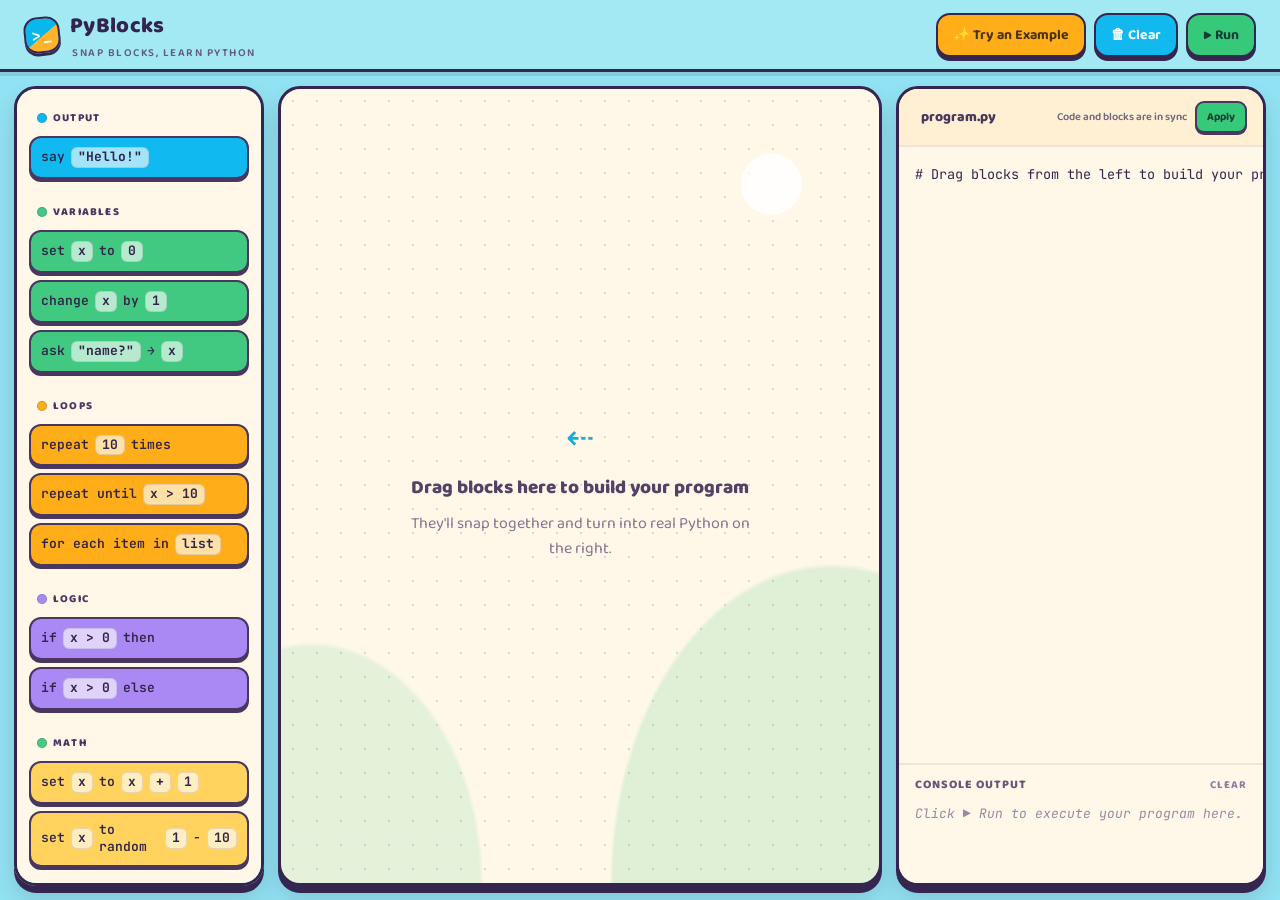
==== site/index.html @ 6d4fa490 "Sync editable Python code with blocks Co-authored-by: Copilot <223556219+Copilot@users.noreply.githu" ====
<!DOCTYPE html>
<html lang="en">
<head>
<meta charset="UTF-8">
<meta name="viewport" content="width=device-width, initial-scale=1.0">
<title>PyBlocks — Learn Python by Snapping Blocks</title>
<style>
  @import url('https://fonts.googleapis.com/css2?family=Baloo+2:wght@500;600;700;800&family=JetBrains+Mono:wght@400;500;600;700&display=swap');

  :root{
    --bg-workspace: #232338;
    --bg-workspace-2: #1b1b2c;
    --panel: #2c2c46;
    --panel-light: #34345066;
    --ink: #f3f1ff;
    --ink-dim: #b8b4d6;
    --line: #3f3f5c;
    --accent-yellow: #ffce54;

    --cat-events:  #ff8a5c;
    --cat-events-d:#e06a3c;
    --cat-loops:   #ffb347;
    --cat-loops-d: #db8f27;
    --cat-logic:   #b088ff;
    --cat-logic-d: #8f5fe8;
    --cat-math:    #4fd6a8;
    --cat-math-d:  #2fb389;
    --cat-vars:    #ff6fa5;
    --cat-vars-d:  #e04a86;
    --cat-output:  #4fa8ff;
    --cat-output-d:#2f83e0;

    --code-bg: #14141f;
    --code-line: #23233a;

    --radius: 14px;
    --font-display: 'Baloo 2', sans-serif;
    --font-mono: 'JetBrains Mono', monospace;
  }

  *{box-sizing:border-box;}
  html,body{
    margin:0; padding:0; height:100%;
    font-family: var(--font-display);
    background: var(--bg-workspace-2);
    color: var(--ink);
    overflow:hidden;
  }

  /* ============ TOP BAR ============ */
  .topbar{
    height:64px;
    display:flex; align-items:center; justify-content:space-between;
    padding:0 20px;
    background: linear-gradient(180deg, #2a2a42, #24243a);
    border-bottom: 3px solid #14141f;
    position:relative;
    z-index:20;
  }
  .brand{
    display:flex; align-items:center; gap:10px;
    font-weight:800; font-size:22px; letter-spacing:0.3px;
  }
  .brand .logo{
    width:36px; height:36px; border-radius:10px;
    background: linear-gradient(135deg, var(--cat-output), var(--cat-loops));
    display:flex; align-items:center; justify-content:center;
    font-family: var(--font-mono); font-weight:700; font-size:16px;
    color:#14141f;
    transform: rotate(-6deg);
    box-shadow: 0 3px 0 rgba(0,0,0,0.25);
  }
  .brand .sub{
    font-size:11px; font-weight:600; color:var(--ink-dim);
    letter-spacing:1.5px; text-transform:uppercase;
    margin-left:2px;
  }
  .topbar-actions{ display:flex; gap:10px; align-items:center; }
  .btn{
    font-family: var(--font-display);
    font-weight:700; font-size:14px;
    border:none; border-radius:10px;
    padding:10px 18px;
    cursor:pointer;
    color:#14141f;
    box-shadow: 0 3px 0 rgba(0,0,0,0.28);
    transition: transform .08s ease, box-shadow .08s ease;
    display:flex; align-items:center; gap:7px;
  }
  .btn:active{ transform: translateY(2px); box-shadow: 0 1px 0 rgba(0,0,0,0.28); }
  .btn-run{ background: var(--cat-math); }
  .btn-run:hover{ background:#63e6bb; }
  .btn-clear{ background:#3f3f5c; color:var(--ink); }
  .btn-clear:hover{ background:#4a4a6c; }
  .btn-example{ background: var(--accent-yellow); }
  .btn-example:hover{ background:#ffd97a; }

  /* ============ MAIN LAYOUT ============ */
  .app{
    display:grid;
    grid-template-columns: 250px 1fr 400px;
    height: calc(100% - 64px);
  }
  @media (max-width: 1100px){
    .app{ grid-template-columns: 210px 1fr 340px; }
  }

  /* ============ PALETTE ============ */
  .palette{
    background: var(--bg-workspace);
    border-right: 3px solid #14141f;
    overflow-y:auto;
    padding: 14px 10px 40px;
  }
  .cat-group{ margin-bottom: 18px; }
  .cat-title{
    font-size:12px; font-weight:800; text-transform:uppercase;
    letter-spacing:1px;
    padding: 4px 8px 8px;
    display:flex; align-items:center; gap:6px;
  }
  .cat-dot{ width:10px; height:10px; border-radius:3px; display:inline-block; }

  .palette-block{
    font-family: var(--font-mono);
    font-size:13px;
    font-weight:600;
    color: #14141f;
    padding: 9px 12px;
    border-radius: 8px;
    margin-bottom: 7px;
    cursor: grab;
    user-select:none;
    -webkit-user-select:none;
    touch-action: none;
    box-shadow: 0 2px 0 rgba(0,0,0,0.25);
    display:flex; align-items:center; gap:6px;
    line-height:1.3;
    transition: transform 0.1s ease;
  }
  .palette-block:hover{ transform: translateX(2px) scale(1.02); }
  .palette-block:active{ cursor:grabbing; }
  .palette-block .ph{
    background: rgba(20,20,31,0.18);
    border-radius:4px;
    padding: 1px 6px;
    font-weight:700;
  }

  /* ============ CANVAS ============ */
  .canvas-wrap{
    position:relative;
    overflow:auto;
    background:
      radial-gradient(circle, #2c2c46 1.5px, transparent 1.5px);
    background-size: 22px 22px;
    background-color: var(--bg-workspace);
  }
  .canvas{
    min-height:100%;
    min-width:100%;
    position:relative;
    padding: 24px;
  }
  .empty-hint{
    position:absolute; top:50%; left:50%;
    transform:translate(-50%,-50%);
    text-align:center;
    color: var(--ink-dim);
    pointer-events:none;
    width:min(360px, 80vw);
  }
  .empty-hint .big{ font-size:19px; font-weight:800; color:#8d89b5; margin-bottom:8px;}
  .empty-hint .arrow{ font-size:34px; margin-bottom:6px; }

  .script-stack{
    position:relative;
    display:inline-flex;
    flex-direction:column;
    min-width:220px;
  }

  /* ============ BLOCKS ON CANVAS ============ */
  .block{
    font-family: var(--font-mono);
    font-size:13.5px;
    font-weight:600;
    color:#14141f;
    border-radius:8px;
    padding: 10px 12px;
    margin-bottom:3px;
    cursor:grab;
    position:relative;
    box-shadow: 0 3px 0 rgba(0,0,0,0.28);
    display:flex; align-items:center; flex-wrap:wrap; gap:6px;
    min-width:180px;
  }
  .block.dragging{ opacity:0.35; }
  .block{ user-select:none; -webkit-user-select:none; -webkit-touch-callout:none; }
  .palette-block{ -webkit-touch-callout:none; }
  .block-body{ display:flex; align-items:center; flex-wrap:wrap; gap:6px;}
  .block .del{
    margin-left:auto;
    width:20px; height:20px;
    border-radius:50%;
    background:rgba(20,20,31,0.22);
    display:flex; align-items:center; justify-content:center;
    font-weight:800; font-size:12px;
    cursor:pointer;
    flex-shrink:0;
  }
  .block .del:hover{ background:rgba(20,20,31,0.4); }

  .block-input{
    font-family: var(--font-mono);
    font-weight:700;
    border:none;
    border-radius:5px;
    padding: 3px 7px;
    background: rgba(255,255,255,0.55);
    color:#14141f;
    min-width:36px;
    max-width: 180px;
  }
  .block-input:focus{ outline: 2px solid #14141f; background:#fff; }
  .block-select{
    font-family: var(--font-mono);
    font-weight:700;
    border:none;
    border-radius:5px;
    padding: 3px 5px;
    background: rgba(255,255,255,0.55);
    color:#14141f;
  }

  .c-events{ background: var(--cat-events); }
  .c-loops{ background: var(--cat-loops); }
  .c-logic{ background: var(--cat-logic); }
  .c-math{ background: var(--cat-math); }
  .c-vars{ background: var(--cat-vars); }
  .c-output{ background: var(--cat-output); }

  /* nested body for loops/if */
  .nest{
    margin: 4px 0 4px 18px;
    padding: 8px 0 8px 12px;
    border-left: 4px dashed rgba(20,20,31,0.35);
    min-height: 42px;
    width: calc(100% - 18px);
    display:flex;
    flex-direction:column;
  }
  .nest-drop{
    border-radius:8px;
    min-height:38px;
    display:flex;
    align-items:center;
    justify-content:center;
    color: rgba(20,20,31,0.55);
    font-size:11px;
    font-weight:700;
    border: 2px dashed rgba(20,20,31,0.28);
    padding: 8px;
  }
  .drop-indicator{
    height:6px;
    width:100%;
    background: var(--accent-yellow);
    border-radius:4px;
    margin: 2px 0;
  }

  /* ============ CODE PANEL ============ */
  .code-panel{
    background: var(--code-bg);
    border-left: 3px solid #14141f;
    display:flex; flex-direction:column;
    overflow:hidden;
  }
  .code-header{
    padding: 12px 16px;
    border-bottom: 2px solid var(--code-line);
    display:flex; align-items:center; justify-content:space-between;
    background: #191926;
  }
  .code-header .title{
    font-weight:800; font-size:14px;
    display:flex; align-items:center; gap:8px;
  }
  .dot-row{ display:flex; gap:5px; }
  .dot-row span{ width:9px; height:9px; border-radius:50%; display:block;}
  .dot-r{background:#ff6159;} .dot-y{background:#ffbd2e;} .dot-g{background:#28c840;}

  .code-body{
    flex:1;
    overflow-y:auto;
    padding: 16px;
    font-family: var(--font-mono);
    font-size:13.5px;
    line-height:1.65;
    white-space:pre;
    counter-reset: line;
  }
  .code-line{
    display:flex;
    min-height:1.65em;
    border-radius:4px;
    padding: 0 4px;
    transition: background .3s ease;
  }
  .code-line.flash{ background: rgba(255,206,84,0.22); }
  .code-line .ln{
    color:#4a4a68; width:26px; flex-shrink:0; user-select:none; text-align:right; margin-right:12px;
  }
  .code-line .content{ white-space:pre; }
  .kw{ color:#c792ea; } .fn{ color:#82aaff; } .str{ color:#c3e88d; } .num{ color:#f78c6c; } .cm{ color:#5c6370; font-style:italic;} .vn{ color:#ffcb6b; }

  .console{
    border-top: 2px solid var(--code-line);
    background:#0e0e18;
    max-height: 40%;
    min-height:120px;
    display:flex; flex-direction:column;
  }
  .console-header{
    padding:10px 16px 6px;
    font-size:12px; font-weight:800; text-transform:uppercase;
    letter-spacing:1px; color:var(--ink-dim);
    display:flex; justify-content:space-between; align-items:center;
  }
  .console-header .clear-console{
    cursor:pointer; color:#6e6a94; font-weight:700; font-size:11px;
  }
  .console-header .clear-console:hover{ color:var(--ink); }
  .console-body{
    flex:1; overflow-y:auto;
    padding: 4px 16px 14px;
    font-family: var(--font-mono);
    font-size:13px;
    color:#a8e6c1;
    line-height:1.6;
  }
  .console-body .err{ color:#ff8a8a; }
  .console-body .hint{ color:#6e6a94; font-style:italic; }

  /* ============ SCROLLBARS ============ */
  ::-webkit-scrollbar{ width:10px; height:10px; }
  ::-webkit-scrollbar-track{ background:transparent; }
  ::-webkit-scrollbar-thumb{ background:#3f3f5c; border-radius:6px; }
  ::-webkit-scrollbar-thumb:hover{ background:#4f4f70; }

  .drag-ghost{
    position: fixed;
    z-index: 999;
    pointer-events: none;
    opacity: 0.9;
    transform: rotate(-2deg) scale(1.03);
    box-shadow: 0 10px 24px rgba(0,0,0,0.45) !important;
    margin: 0 !important;
  }
  .zone-active.drop-indicator{
    background: var(--accent-yellow) !important;
    height: 14px !important;
    opacity: 1 !important;
  }
  .zone-active.nest-drop{
    background: rgba(255,206,84,0.18) !important;
    border-color: var(--accent-yellow) !important;
    color: var(--accent-yellow) !important;
  }

  /* ============ PAPER WHITEBOARD THEME ============ */
  :root{
    --bg-workspace: #fffefa;
    --bg-workspace-2: #f3f5f8;
    --panel: #ffffff;
    --panel-light: #f7f8fb;
    --ink: #263445;
    --ink-dim: #788596;
    --line: #e4e8ee;
    --accent-yellow: #f5bb45;

    --cat-events: #ffd2bd;
    --cat-events-d: #e9a98c;
    --cat-loops: #ffe3a3;
    --cat-loops-d: #e7c56e;
    --cat-logic: #dfd2ff;
    --cat-logic-d: #bca7ed;
    --cat-math: #bcebd9;
    --cat-math-d: #8bd1b4;
    --cat-vars: #ffd0df;
    --cat-vars-d: #e7a5bc;
    --cat-output: #c9e2ff;
    --cat-output-d: #9dc5ef;

    --code-bg: #ffffff;
    --code-line: #edf0f4;
    --radius: 16px;
  }

  html,body{
    background:var(--bg-workspace-2);
    color:var(--ink);
  }
  .topbar{
    height:68px;
    padding:0 24px;
    background:rgba(255,255,255,.94);
    border-bottom:1px solid var(--line);
    box-shadow:0 2px 10px rgba(40,55,75,.04);
  }
  .brand{font-size:21px;}
  .brand .logo{
    border-radius:12px;
    background:linear-gradient(145deg,#9cccf5,#f5cf7a);
    color:#233448;
    box-shadow:0 3px 8px rgba(67,100,140,.16);
  }
  .brand .sub{color:#8a96a5;}
  .topbar-actions{gap:8px;}
  .btn{
    min-height:40px;
    border-radius:11px;
    padding:9px 15px;
    box-shadow:0 2px 4px rgba(42,57,76,.1);
  }
  .btn-run{background:#a9e3c9;color:#203b33;}
  .btn-run:hover{background:#94d9b8;}
  .btn-clear{
    background:#f0f2f5;
    color:#647184;
    box-shadow:none;
  }
  .btn-clear:hover{background:#e5e9ef;}
  .btn-example{background:#ffe5a7;color:#584521;}
  .btn-example:hover{background:#ffdc8a;}

  .app{
    height:calc(100% - 68px);
    grid-template-columns:244px minmax(300px,1fr) 370px;
    gap:12px;
    padding:12px;
  }
  .palette,.canvas-wrap,.code-panel{
    min-width:0;
    border:1px solid var(--line);
    border-radius:var(--radius);
    box-shadow:0 4px 18px rgba(39,55,75,.055);
  }
  .palette{
    background:#fff;
    padding:16px 12px 28px;
  }
  .cat-group{margin-bottom:20px;}
  .cat-title{
    color:#536174 !important;
    font-size:11px;
    letter-spacing:1.15px;
    padding:4px 8px 9px;
  }
  .cat-dot{border-radius:50%;}
  .palette-block{
    color:#354255;
    border:1px solid rgba(54,69,90,.07);
    border-radius:10px;
    padding:9px 10px;
    margin-bottom:7px;
    box-shadow:0 2px 3px rgba(44,59,78,.07);
  }
  .palette-block:hover{
    transform:translateY(-1px);
    box-shadow:0 4px 9px rgba(44,59,78,.12);
  }
  .palette-block .ph{background:rgba(255,255,255,.58);}

  .canvas-wrap{
    background-color:#fffefa;
    background-image:radial-gradient(circle,#d9e0e9 1.15px,transparent 1.25px);
    background-size:24px 24px;
    border-color:#e4e7ec;
  }
  .canvas{padding:30px;}
  .empty-hint{color:#8b96a5;}
  .empty-hint .big{color:#546477;}
  .empty-hint .arrow{color:#9eacbb;}
  .block{
    color:#334255;
    border:1px solid rgba(54,69,90,.08);
    border-radius:10px;
    padding:10px 12px;
    box-shadow:0 3px 7px rgba(45,59,77,.12);
  }
  .block:hover{box-shadow:0 5px 12px rgba(45,59,77,.17);}
  .block-input,.block-select{
    background:rgba(255,255,255,.72);
    color:#273649;
    box-shadow:inset 0 0 0 1px rgba(46,63,84,.08);
  }
  .block-input:focus{
    outline:2px solid rgba(75,125,179,.45);
    background:#fff;
  }
  .block .del{background:rgba(45,60,78,.1);}
  .block .del:hover{background:rgba(45,60,78,.2);}
  .nest{
    border-left-color:rgba(68,87,111,.3);
  }
  .nest-drop{
    color:#8290a1;
    border-color:#cbd4df;
  }
  .drop-indicator,.zone-active.drop-indicator{
    background:#f2c65f !important;
  }
  .zone-active.nest-drop{
    background:rgba(242,198,95,.2) !important;
    border-color:#d7ad45 !important;
    color:#7e652d !important;
  }
  .code-panel{
    background:#fff;
    border-left:1px solid var(--line);
    color:#334255;
  }
  .code-header{
    min-height:48px;
    padding:12px 16px;
    border-bottom:1px solid var(--code-line);
    background:#fff;
  }
  .code-header .title{color:#455468;}
  .dot-row{display:none;}
  .code-body{color:#354255;}
  .code-line .ln{color:#a5afbb;}
  .code-line.flash{background:rgba(245,187,69,.19);}
  .kw{color:#8b63bd;}
  .fn{color:#3976b8;}
  .str{color:#43815f;}
  .num{color:#c56b45;}
  .cm{color:#8b96a3;}
  .vn{color:#a06b2c;}
  .console{
    border-top:1px solid var(--code-line);
    background:#fbfcfd;
  }
  .console-header{color:#667487;}
  .console-header .clear-console{color:#8793a2;}
  .console-header .clear-console:hover{color:#334255;}
  .console-body{color:#397354;}
  .console-body .err{color:#c35353;}
  .console-body .hint{color:#98a3b0;}
  ::-webkit-scrollbar-thumb{background:#d6dce4;}
  ::-webkit-scrollbar-thumb:hover{background:#bcc6d2;}
  .drag-ghost{
    box-shadow:0 12px 28px rgba(42,57,76,.22) !important;
  }

  @media (min-width:821px) and (max-width:1100px){
    .app{grid-template-columns:210px minmax(280px,1fr) 320px;}
  }
  @media (max-width:820px){
    html,body{height:auto;min-height:100%;overflow:auto;}
    .topbar{height:auto;min-height:66px;padding:10px 14px;gap:12px;}
    .brand{font-size:18px;}
    .brand .sub{font-size:9px;letter-spacing:1px;}
    .topbar-actions{gap:6px;}
    .btn{font-size:12px;padding:8px 10px;}
    .app{
      height:auto;
      min-height:calc(100vh - 66px);
      grid-template-columns:minmax(0,1fr);
      grid-template-rows:auto minmax(340px,52vh) 420px;
      gap:10px;
      padding:10px;
    }
    .palette{
      display:flex;
      gap:18px;
      overflow-x:auto;
      overflow-y:hidden;
      padding:12px;
    }
    .cat-group{min-width:170px;margin:0;}
    .canvas-wrap{min-height:340px;}
    .code-panel{min-height:420px;}
  }
  @media (max-width:520px){
    .topbar{align-items:flex-start;flex-direction:column;}
    .topbar-actions{width:100%;display:grid;grid-template-columns:1fr 1fr 1fr;}
    .btn{justify-content:center;padding:8px 5px;font-size:11px;}
    .app{min-height:calc(100vh - 118px);grid-template-rows:180px 360px 390px;}
    .palette{min-height:0;}
    .cat-group{min-width:154px;}
    .canvas{padding:18px;}
    .empty-hint{width:min(300px,85vw);}
    .block{font-size:12px;}
  }

  /* ============ PLAYFUL STORYBOOK WHITEBOARD ============ */
  :root{
    --bg-workspace:#fffaf0;
    --bg-workspace-2:#9cdeeb;
    --panel:#fffaf0;
    --panel-light:#f6f1e8;
    --ink:#302448;
    --ink-dim:#776b8d;
    --line:#35264f;
    --accent-yellow:#ffc65e;

    --cat-events:#ffc3a5;
    --cat-events-d:#f39a77;
    --cat-loops:#ffda79;
    --cat-loops-d:#e8b94f;
    --cat-logic:#c8b7ff;
    --cat-logic-d:#a18ae8;
    --cat-math:#a8e5c7;
    --cat-math-d:#78c99e;
    --cat-vars:#ffb8cb;
    --cat-vars-d:#e78da8;
    --cat-output:#a8dcf5;
    --cat-output-d:#79bddd;

    --code-bg:#fffdf8;
    --code-line:#eee5d7;
    --radius:22px;
  }
  html,body{
    background-color:#9cdeeb;
    background-image:
      radial-gradient(circle at 8% 18%,rgba(255,255,255,.32) 0 64px,transparent 65px),
      radial-gradient(circle at 92% 78%,rgba(255,255,255,.28) 0 90px,transparent 91px);
    color:var(--ink);
  }
  .topbar{
    height:72px;
    padding:0 24px;
    background:#a8e4ef;
    border-bottom:3px solid #35264f;
    box-shadow:0 4px 0 rgba(53,38,79,.12);
  }
  .brand{font-size:22px;color:#33234e;}
  .brand .logo{
    border:2px solid #35264f;
    border-radius:13px;
    background:linear-gradient(145deg,#79d9d5 0%,#a7c7ff 55%,#ffd477 100%);
    color:#35264f;
    box-shadow:0 3px 0 #35264f;
  }
  .brand .sub{color:#655b7b;}
  .btn{
    border:2px solid #35264f;
    border-radius:14px;
    box-shadow:0 4px 0 #35264f;
    transition:transform .1s ease,box-shadow .1s ease,filter .1s ease;
  }
  .btn:hover{filter:brightness(1.035);transform:translateY(-1px);}
  .btn:active{
    transform:translateY(3px);
    box-shadow:0 1px 0 #35264f;
  }
  .btn-run{background:#75d7b4;color:#26364b;}
  .btn-run:hover{background:#75d7b4;}
  .btn-clear{background:#c9b8ff;color:#35264f;}
  .btn-clear:hover{background:#c9b8ff;}
  .btn-example{background:#ffc966;color:#49354b;}
  .btn-example:hover{background:#ffc966;}

  .app{
    height:calc(100% - 72px);
    grid-template-columns:250px minmax(300px,1fr) 370px;
    gap:14px;
    padding:14px;
  }
  .palette,.canvas-wrap,.code-panel{
    border:3px solid #35264f;
    border-radius:22px;
    box-shadow:0 7px 0 #35264f,0 13px 22px rgba(43,39,73,.16);
  }
  .palette{
    background:#fffaf0;
    padding:16px 12px 30px;
  }
  .cat-group{margin-bottom:20px;}
  .cat-title{
    color:#49375f !important;
    font-size:11px;
    font-weight:800;
    letter-spacing:1.2px;
  }
  .cat-dot{border:1px solid rgba(53,38,79,.2);}
  .palette-block{
    color:#34274b;
    border:2px solid rgba(53,38,79,.7);
    border-radius:12px;
    box-shadow:0 3px 0 rgba(53,38,79,.65);
    transition:transform .12s ease,box-shadow .12s ease;
  }
  .palette-block:hover{
    transform:translateY(-2px) rotate(-.4deg);
    box-shadow:0 5px 0 rgba(53,38,79,.65);
  }
  .palette-block:active{transform:translateY(1px);}
  .palette-block .ph{
    background:rgba(255,255,255,.62);
    border:1px solid rgba(53,38,79,.12);
    border-radius:6px;
  }
  .canvas-wrap{
    background-color:#fffaf0;
    background-image:radial-gradient(circle,#dfd9cf 1.2px,transparent 1.3px);
    background-size:24px 24px;
  }
  .canvas{padding:28px;}
  .empty-hint{color:#81768f;}
  .empty-hint .big{color:#514365;}
  .empty-hint .arrow{color:#927eb4;}
  .block{
    color:#34274b;
    border:2px solid rgba(53,38,79,.72);
    border-radius:12px;
    box-shadow:0 4px 0 rgba(53,38,79,.68),0 6px 12px rgba(50,36,72,.1);
    transition:box-shadow .12s ease,transform .12s ease;
  }
  .block:hover{
    transform:translateY(-1px);
    box-shadow:0 5px 0 rgba(53,38,79,.68),0 8px 14px rgba(50,36,72,.13);
  }
  .block-input,.block-select{
    color:#302448;
    background:rgba(255,253,248,.86);
    box-shadow:inset 0 0 0 1px rgba(53,38,79,.12);
  }
  .block-input:focus{
    outline:2px solid #735bb1;
    background:#fff;
  }
  .block .del{
    color:#fffaf0;
    background:#75658d;
  }
  .block .del:hover{background:#59456f;}
  .nest{border-left-color:rgba(53,38,79,.38);}
  .nest-drop{
    color:#81768f;
    border-color:#b8abc9;
    border-radius:12px;
  }
  .drop-indicator,.zone-active.drop-indicator{
    background:#ffc65e !important;
  }
  .zone-active.nest-drop{
    background:rgba(255,198,94,.22) !important;
    border-color:#d6a440 !important;
    color:#705326 !important;
  }
  .code-panel{
    background:#fffdf8;
    border-left:3px solid #35264f;
  }
  .code-header{
    min-height:48px;
    background:#fff5df;
    border-bottom:2px solid #eee5d7;
  }
  .code-header .title{color:#49375f;}
  .dot-row{display:none;}
  .code-body{color:#34274b;}
  .code-line .ln{color:#aaa0b2;}
  .code-line.flash{background:rgba(255,198,94,.24);}
  .kw{color:#855ac0;}
  .fn{color:#347eae;}
  .str{color:#42855d;}
  .num{color:#c76849;}
  .cm{color:#92879a;}
  .vn{color:#a46c27;}
  .console{
    border-top:2px solid #eee5d7;
    background:#f8f4ec;
  }
  .console-header{color:#655879;}
  .console-header .clear-console{color:#8e7c9f;}
  .console-header .clear-console:hover{color:#35264f;}
  .console-body{color:#397354;}
  .console-body .err{color:#c35353;}
  .console-body .hint{color:#968ba0;}
  ::-webkit-scrollbar-thumb{
    background:#c7bfd0;
    border:2px solid transparent;
    background-clip:padding-box;
  }
  ::-webkit-scrollbar-thumb:hover{background-color:#a89bb8;}
  .drag-ghost{
    box-shadow:0 8px 0 #35264f,0 14px 28px rgba(43,39,73,.24) !important;
  }
  @media (min-width:821px) and (max-width:1100px){
    .app{grid-template-columns:210px minmax(280px,1fr) 320px;}
  }
  @media (max-width:820px){
    .topbar{height:auto;min-height:66px;}
    .app{
      height:auto;
      min-height:calc(100vh - 66px);
      grid-template-columns:minmax(0,1fr);
      grid-template-rows:auto minmax(340px,52vh) 420px;
      gap:10px;
      padding:10px;
    }
    .palette,.canvas-wrap,.code-panel{border-width:3px;}
  }
  @media (max-width:520px){
    .topbar{min-height:118px;}
    .app{min-height:calc(100vh - 118px);}
    .btn{font-size:11px;}
  }

  /* ============ BRIGHT GAME-WORLD THEME ============ */
  :root{
    --bg-workspace:#fff8e9;
    --bg-workspace-2:#91e2f2;
    --panel:#fff8e9;
    --panel-light:#fff0d3;
    --ink:#302448;
    --ink-dim:#716783;
    --line:#35264f;
    --accent-yellow:#ffb21f;

    --cat-events:#ff9367;
    --cat-events-d:#df6744;
    --cat-loops:#ffad18;
    --cat-loops-d:#e27b06;
    --cat-logic:#ab89f5;
    --cat-logic-d:#8062d2;
    --cat-math:#45ca80;
    --cat-math-d:#239d5d;
    --cat-vars:#41c982;
    --cat-vars-d:#219858;
    --cat-output:#10b9ef;
    --cat-output-d:#078fc8;

    --code-bg:#fffdf7;
    --code-line:#eee3d2;
  }
  html,body{
    background-color:#91e2f2;
    background-image:
      radial-gradient(circle at 8% 18%,rgba(255,255,255,.38) 0 62px,transparent 63px),
      radial-gradient(circle at 92% 78%,rgba(255,255,255,.3) 0 88px,transparent 89px);
  }
  .topbar{
    background:#a3e9f4;
    border-bottom:3px solid #35264f;
  }
  .brand .logo{
    background:linear-gradient(145deg,#08b8ed 0 52%,#ffb32a 53% 100%);
    color:white;
  }
  .btn-run{background:#35c979;color:#173c36;}
  .btn-run:hover{background:#35c979;}
  .btn-clear{background:#11b9ee;color:#fff;}
  .btn-clear:hover{background:#11b9ee;}
  .btn-example{background:#ffad18;color:#4b3210;}
  .btn-example:hover{background:#ffad18;}
  .palette,.code-panel{background:#fff8e9;}
  .cat-title{color:#49375f !important;}
  .palette-block,.block{
    color:#302448;
    border-color:#49375f;
  }
  .palette-block{box-shadow:0 3px 0 #49375f;}
  .palette-block:hover{box-shadow:0 5px 0 #49375f;}
  .block{box-shadow:0 4px 0 #49375f,0 6px 12px rgba(50,36,72,.1);}
  .block:hover{box-shadow:0 5px 0 #49375f,0 8px 14px rgba(50,36,72,.13);}
  .c-output{background:var(--cat-output);}
  .c-vars{background:var(--cat-vars);}
  .c-loops{background:var(--cat-loops);}
  .c-logic{background:var(--cat-logic);}
  .c-math{background:#ffd35d;}
  .c-events{background:var(--cat-events);}
  .block-input,.block-select{
    background:#fffdf8;
    color:#302448;
  }
  .block .del{background:#74628d;color:#fff;}
  .block .del:hover{background:#514064;}
  .canvas-wrap{
    background-color:#fff8e9;
    background-image:
      radial-gradient(circle at 82% 12%,rgba(255,255,255,.85) 0 30px,transparent 31px),
      radial-gradient(ellipse at 5% 100%,rgba(79,202,128,.15) 0 21%,transparent 21.5%),
      radial-gradient(ellipse at 92% 100%,rgba(79,202,128,.18) 0 28%,transparent 28.5%),
      radial-gradient(circle,#ded6ca 1.15px,transparent 1.25px);
    background-size:auto,auto,auto,24px 24px;
  }
  .empty-hint .big{color:#514365;}
  .empty-hint .arrow{color:#10aeda;}
  .code-header{background:#fff0d3;}
  .console{background:#fff8e9;}
  .code-header .code-actions{display:flex;align-items:center;gap:8px;}
  .code-status{font-size:11px;font-weight:600;color:#716783;}
  .code-status.error{color:#bd4d43;}
  .code-apply{
    border:2px solid #49375f;
    border-radius:9px;
    padding:5px 10px;
    background:#35c979;
    color:#173c36;
    box-shadow:0 2px 0 #49375f;
    font:700 11px var(--font-display);
    cursor:pointer;
  }
  .code-apply:active{transform:translateY(2px);box-shadow:none;}
  .code-editor{
    display:block;
    width:100%;
    min-height:0;
    border:0;
    outline:0;
    resize:none;
    background:transparent;
    color:#34274b;
    tab-size:4;
  }
  .code-editor:focus{box-shadow:inset 0 0 0 2px rgba(16,185,239,.22);}
  .nest{border-left-color:rgba(53,38,79,.38);}
  .nest-drop{border-color:#b8abc9;color:#81768f;}
  .zone-active.nest-drop{
    background:rgba(255,178,31,.2) !important;
    border-color:#dc9415 !important;
    color:#705326 !important;
  }
</style>
</head>
<body>

<div class="topbar">
  <div class="brand">
    <div class="logo">&gt;_</div>
    <div>PyBlocks
      <div class="sub">snap blocks, learn python</div>
    </div>
  </div>
  <div class="topbar-actions">
    <button class="btn btn-example" id="loadExampleBtn">✨ Try an Example</button>
    <button class="btn btn-clear" id="clearBtn">🗑 Clear</button>
    <button class="btn btn-run" id="runBtn">▶ Run</button>
  </div>
</div>

<div class="app">
  <!-- PALETTE -->
  <div class="palette" id="palette">

    <div class="cat-group">
      <div class="cat-title" style="color:var(--cat-output)"><span class="cat-dot" style="background:var(--cat-output)"></span>Output</div>
      <div class="palette-block c-output" data-type="print">say <span class="ph">"Hello!"</span></div>
    </div>

    <div class="cat-group">
      <div class="cat-title" style="color:var(--cat-vars)"><span class="cat-dot" style="background:var(--cat-vars)"></span>Variables</div>
      <div class="palette-block c-vars" data-type="setvar">set <span class="ph">x</span> to <span class="ph">0</span></div>
      <div class="palette-block c-vars" data-type="changevar">change <span class="ph">x</span> by <span class="ph">1</span></div>
      <div class="palette-block c-vars" data-type="askvar">ask <span class="ph">"name?"</span> → <span class="ph">x</span></div>
    </div>

    <div class="cat-group">
      <div class="cat-title" style="color:var(--cat-loops)"><span class="cat-dot" style="background:var(--cat-loops)"></span>Loops</div>
      <div class="palette-block c-loops" data-type="repeat">repeat <span class="ph">10</span> times</div>
      <div class="palette-block c-loops" data-type="while">repeat until <span class="ph">x &gt; 10</span></div>
      <div class="palette-block c-loops" data-type="foreach">for each item in <span class="ph">list</span></div>
    </div>

    <div class="cat-group">
      <div class="cat-title" style="color:var(--cat-logic)"><span class="cat-dot" style="background:var(--cat-logic)"></span>Logic</div>
      <div class="palette-block c-logic" data-type="if">if <span class="ph">x &gt; 0</span> then</div>
      <div class="palette-block c-logic" data-type="ifelse">if <span class="ph">x &gt; 0</span> else</div>
    </div>

    <div class="cat-group">
      <div class="cat-title" style="color:var(--cat-math)"><span class="cat-dot" style="background:var(--cat-math)"></span>Math</div>
      <div class="palette-block c-math" data-type="mathop">set <span class="ph">x</span> to <span class="ph">x</span> <span class="ph">+</span> <span class="ph">1</span></div>
      <div class="palette-block c-math" data-type="random">set <span class="ph">x</span> to random <span class="ph">1</span>-<span class="ph">10</span></div>
    </div>

    <div class="cat-group">
      <div class="cat-title" style="color:var(--cat-events)"><span class="cat-dot" style="background:var(--cat-events)"></span>Comments</div>
      <div class="palette-block c-events" data-type="comment"># note: <span class="ph">explain here</span></div>
    </div>
  </div>

  <!-- CANVAS -->
  <div class="canvas-wrap" id="canvasWrap">
    <div class="canvas" id="canvas">
      <div class="empty-hint" id="emptyHint">
        <div class="arrow">⇠</div>
        <div class="big">Drag blocks here to build your program</div>
        <div>They'll snap together and turn into real Python on the right.</div>
      </div>
      <div class="script-stack" id="scriptStack"></div>
    </div>
  </div>

  <!-- CODE -->
  <div class="code-panel">
    <div class="code-header">
      <div class="title"><span class="dot-row"><span class="dot-r"></span><span class="dot-y"></span><span class="dot-g"></span></span>&nbsp; program.py</div>
      <div class="code-actions">
        <span class="code-status" id="codeStatus" aria-live="polite">Edit code, then apply to blocks</span>
        <button class="code-apply" id="applyCodeBtn" type="button">Apply</button>
      </div>
    </div>
    <textarea class="code-body code-editor" id="codeEditor" aria-label="Python code editor" spellcheck="false"></textarea>
    <div class="console">
      <div class="console-header">
        <span>Console Output</span>
        <span class="clear-console" id="clearConsole">clear</span>
      </div>
      <div class="console-body" id="consoleBody"><span class="hint">Click ▶ Run to execute your program here.</span></div>
    </div>
  </div>
</div>

<script>
/* ======================================================================
   DATA MODEL
   Each block: { id, type, fields:{...}, children:[] (for containers) }
   Top level program = array of block objects (a "script-stack")
====================================================================== */

let idCounter = 1;
function newId(){ return 'b' + (idCounter++); }

let program = []; // array of top-level block objects

const BLOCK_META = {
  print:      { cls:'c-output', container:false },
  setvar:     { cls:'c-vars',   container:false },
  changevar:  { cls:'c-vars',   container:false },
  askvar:     { cls:'c-vars',   container:false },
  repeat:     { cls:'c-loops',  container:true  },
  while:      { cls:'c-loops',  container:true  },
  foreach:    { cls:'c-loops',  container:true  },
  if:         { cls:'c-logic',  container:true  },
  ifelse:     { cls:'c-logic',  container:'double' },
  mathop:     { cls:'c-math',   container:false },
  random:     { cls:'c-math',   container:false },
  comment:    { cls:'c-events', container:false },
};

function defaultFields(type){
  switch(type){
    case 'print': return { value: '"Hello!"' };
    case 'setvar': return { name:'x', value:'0' };
    case 'changevar': return { name:'x', value:'1' };
    case 'askvar': return { prompt:'"What is your name?"', name:'x' };
    case 'repeat': return { count:'10' };
    case 'while': return { cond:'x > 10' };
    case 'foreach': return { item:'item', list:'[1, 2, 3]' };
    case 'if': return { cond:'x > 0' };
    case 'ifelse': return { cond:'x > 0' };
    case 'mathop': return { name:'x', a:'x', op:'+', b:'1' };
    case 'random': return { name:'x', lo:'1', hi:'10' };
    case 'comment': return { text:'explain here' };
    default: return {};
  }
}

function makeBlock(type){
  const meta = BLOCK_META[type];
  const b = { id:newId(), type, fields: defaultFields(type) };
  if(meta.container === true) b.children = [];
  if(meta.container === 'double'){ b.children = []; b.children2 = []; }
  return b;
}

/* ======================================================================
   RENDERING BLOCKS (as DOM + drag targets)
====================================================================== */

const scriptStackEl = document.getElementById('scriptStack');
const emptyHint = document.getElementById('emptyHint');

function renderProgram(){
  scriptStackEl.innerHTML = '';
  emptyHint.style.display = program.length ? 'none' : 'block';
  program.forEach((block, idx) => {
    scriptStackEl.appendChild(renderBlock(block, program, idx));
  });
  // trailing drop zone at end of top-level stack
  scriptStackEl.appendChild(makeStackDropZone(program, program.length));
  renderCode();
}

function fieldInput(block, key, {width}={}){
  const inp = document.createElement('input');
  inp.className = 'block-input';
  inp.value = block.fields[key];
  if(width) inp.style.width = width;
  inp.addEventListener('click', e => e.stopPropagation());
  inp.addEventListener('mousedown', e => e.stopPropagation());
  inp.addEventListener('dragstart', e => e.preventDefault());
  inp.addEventListener('input', () => { block.fields[key] = inp.value; renderCode(); });
  autosizeInput(inp);
  inp.addEventListener('input', () => autosizeInput(inp));
  return inp;
}
function autosizeInput(inp){
  inp.style.width = Math.max(28, inp.value.length * 8 + 14) + 'px';
}

function fieldSelect(block, key, options){
  const sel = document.createElement('select');
  sel.className = 'block-select';
  options.forEach(o => {
    const opt = document.createElement('option');
    opt.value = o; opt.textContent = o;
    if(block.fields[key] === o) opt.selected = true;
    sel.appendChild(opt);
  });
  sel.addEventListener('click', e => e.stopPropagation());
  sel.addEventListener('mousedown', e => e.stopPropagation());
  sel.addEventListener('change', () => { block.fields[key] = sel.value; renderCode(); });
  return sel;
}

function label(text){
  const span = document.createElement('span');
  span.textContent = text;
  return span;
}

function renderBlock(block, parentArray, indexInParent){
  const meta = BLOCK_META[block.type];
  const wrap = document.createElement('div');
  wrap.className = 'block ' + meta.cls;
  wrap.style.touchAction = 'none';
  wrap.dataset.id = block.id;

  const body = document.createElement('div');
  body.className = 'block-body';

  switch(block.type){
    case 'print':
      body.appendChild(label('say')); body.appendChild(fieldInput(block,'value',{width:'110px'}));
      break;
    case 'setvar':
      body.appendChild(label('set')); body.appendChild(fieldInput(block,'name',{width:'40px'}));
      body.appendChild(label('to')); body.appendChild(fieldInput(block,'value',{width:'60px'}));
      break;
    case 'changevar':
      body.appendChild(label('change')); body.appendChild(fieldInput(block,'name',{width:'40px'}));
      body.appendChild(label('by')); body.appendChild(fieldInput(block,'value',{width:'50px'}));
      break;
    case 'askvar':
      body.appendChild(label('ask')); body.appendChild(fieldInput(block,'prompt',{width:'130px'}));
      body.appendChild(label('→ store in')); body.appendChild(fieldInput(block,'name',{width:'40px'}));
      break;
    case 'repeat':
      body.appendChild(label('repeat')); body.appendChild(fieldInput(block,'count',{width:'40px'}));
      body.appendChild(label('times'));
      break;
    case 'while':
      body.appendChild(label('repeat until')); body.appendChild(fieldInput(block,'cond',{width:'100px'}));
      break;
    case 'foreach':
      body.appendChild(label('for each')); body.appendChild(fieldInput(block,'item',{width:'50px'}));
      body.appendChild(label('in')); body.appendChild(fieldInput(block,'list',{width:'60px'}));
      break;
    case 'if':
      body.appendChild(label('if')); body.appendChild(fieldInput(block,'cond',{width:'100px'}));
      body.appendChild(label('then'));
      break;
    case 'ifelse':
      body.appendChild(label('if')); body.appendChild(fieldInput(block,'cond',{width:'100px'}));
      body.appendChild(label('then / else'));
      break;
    case 'mathop':
      body.appendChild(label('set')); body.appendChild(fieldInput(block,'name',{width:'40px'}));
      body.appendChild(label('to')); body.appendChild(fieldInput(block,'a',{width:'40px'}));
      body.appendChild(fieldSelect(block,'op',['+','-','*','/','%']));
      body.appendChild(fieldInput(block,'b',{width:'40px'}));
      break;
    case 'random':
      body.appendChild(label('set')); body.appendChild(fieldInput(block,'name',{width:'40px'}));
      body.appendChild(label('to random')); body.appendChild(fieldInput(block,'lo',{width:'34px'}));
      body.appendChild(label('-')); body.appendChild(fieldInput(block,'hi',{width:'34px'}));
      break;
    case 'comment':
      body.appendChild(label('#')); body.appendChild(fieldInput(block,'text',{width:'160px'}));
      break;
  }

  const del = document.createElement('div');
  del.className = 'del';
  del.textContent = '×';
  del.title = 'Delete block';
  del.addEventListener('click', (e) => {
    e.stopPropagation();
    removeBlockById(program, block.id);
    renderProgram();
  });

  wrap.appendChild(body);
  wrap.appendChild(del);

  // container children
  if(meta.container === true){
    wrap.appendChild(renderContainer(block, 'children'));
  } else if(meta.container === 'double'){
    const thenLbl = document.createElement('div');
    thenLbl.style.cssText = 'width:100%;font-size:10px;font-weight:800;opacity:0.65;margin:2px 0 -2px 4px;';
    thenLbl.textContent = 'THEN';
    wrap.appendChild(thenLbl);
    wrap.appendChild(renderContainer(block, 'children'));
    const elseLbl = document.createElement('div');
    elseLbl.style.cssText = 'width:100%;font-size:10px;font-weight:800;opacity:0.65;margin:2px 0 -2px 4px;';
    elseLbl.textContent = 'ELSE';
    wrap.appendChild(elseLbl);
    wrap.appendChild(renderContainer(block, 'children2'));
  }

  // drag start (pointer-based, works for mouse + touch + pen)
  wrap.addEventListener('pointerdown', (e) => startDrag(e, wrap, { existingBlockId: block.id }));

  return wrap;
}

function renderContainer(block, key){
  const nest = document.createElement('div');
  nest.className = 'nest';
  const arr = block[key];
  if(arr.length === 0){
    nest.appendChild(makeStackDropZone(arr, 0, true));
  } else {
    arr.forEach((child, i) => {
      nest.appendChild(renderBlock(child, arr, i));
    });
    nest.appendChild(makeStackDropZone(arr, arr.length));
  }
  return nest;
}

/* Drop zone: a thin area between blocks (or empty container) that accepts drags.
   With pointer-based dragging, these zones don't listen for native dnd events —
   instead the active drag loop finds the nearest zone via elementFromPoint / bounding rects. */
function makeStackDropZone(targetArray, index, isEmptyPlaceholder){
  const zone = document.createElement('div');
  zone.className = isEmptyPlaceholder ? 'nest-drop' : 'drop-indicator';
  zone.dataset.dropZone = '1';
  zone.__targetArray = targetArray;
  zone.__index = index;
  if(isEmptyPlaceholder){
    zone.textContent = 'drop blocks inside';
    zone.style.opacity = '0.7';
  } else {
    zone.style.opacity = '0';
    zone.style.height = '8px';
  }
  return zone;
}

function clearDropIndicators(){
  document.querySelectorAll('.drop-indicator').forEach(z => { z.style.opacity='0'; z.style.height='8px'; });
  document.querySelectorAll('.nest-drop').forEach(z => { z.style.opacity='0.7'; z.classList.remove('zone-active'); });
  document.querySelectorAll('.zone-active').forEach(z => z.classList.remove('zone-active'));
}

/* ======================================================================
   POINTER-BASED DRAG & DROP (works for mouse, touch, and pen — including iOS)
====================================================================== */
let activeDrag = null; // { ghost, existingBlockId, paletteType, pointerId, lastZone }

function startDrag(e, sourceEl, opts){
  // Ignore drags that start on interactive form controls (inputs/selects) so typing still works
  if(e.target.closest('input, select, .del')) return;
  e.preventDefault();

  const rect = sourceEl.getBoundingClientRect();
  const ghost = sourceEl.cloneNode(true);
  ghost.classList.add('drag-ghost');
  ghost.style.width = rect.width + 'px';
  // strip nested delete buttons / inputs interactivity from the ghost preview
  ghost.querySelectorAll('input, select').forEach(el => el.disabled = true);
  document.body.appendChild(ghost);

  activeDrag = {
    ghost,
    pointerId: e.pointerId,
    existingBlockId: opts.existingBlockId || null,
    paletteType: opts.paletteType || null,
    offsetX: e.clientX - rect.left,
    offsetY: e.clientY - rect.top,
    lastZone: null,
  };

  if(opts.existingBlockId){
    sourceEl.classList.add('dragging');
  }

  positionGhost(e.clientX, e.clientY);
  activeDrag.lastZone = findNearestZone(e.clientX, e.clientY);
  if(activeDrag.lastZone){
    activeDrag.lastZone.classList.add('zone-active');
    if(activeDrag.lastZone.classList.contains('nest-drop')){ activeDrag.lastZone.style.opacity = '1'; }
    else { activeDrag.lastZone.style.opacity = '1'; activeDrag.lastZone.style.height = '12px'; }
  }

  window.addEventListener('pointermove', onDragMove);
  window.addEventListener('pointerup', onDragEnd);
  window.addEventListener('pointercancel', onDragEnd);
}

function positionGhost(x, y){
  if(!activeDrag) return;
  activeDrag.ghost.style.left = (x - activeDrag.offsetX) + 'px';
  activeDrag.ghost.style.top = (y - activeDrag.offsetY) + 'px';
}

function onDragMove(e){
  if(!activeDrag || e.pointerId !== activeDrag.pointerId) return;
  positionGhost(e.clientX, e.clientY);

  const zone = findNearestZone(e.clientX, e.clientY);
  if(zone !== activeDrag.lastZone){
    clearDropIndicators();
    if(zone){
      zone.classList.add('zone-active');
      if(zone.classList.contains('nest-drop')){ zone.style.opacity = '1'; }
      else { zone.style.opacity = '1'; zone.style.height = '12px'; }
    }
    activeDrag.lastZone = zone;
  }
}

function findNearestZone(x, y){
  const canvasWrap = document.getElementById('canvasWrap');
  const cRect = canvasWrap.getBoundingClientRect();
  if(x < cRect.left || x > cRect.right || y < cRect.top || y > cRect.bottom) return null;

  // Nearest-zone distance search — more forgiving than requiring a pixel-perfect
  // hit on a thin 6px indicator strip.
  const zones = Array.from(document.querySelectorAll('[data-drop-zone]'));
  let best = null, bestDist = Infinity;
  for(const z of zones){
    const r = z.getBoundingClientRect();
    if(r.width === 0 && r.height === 0) continue; // not laid out / hidden
    const withinBand = y >= r.top - 70 && y <= r.bottom + 70;
    if(!withinBand) continue;
    const cy = r.top + r.height/2;
    const cx = Math.min(Math.max(x, r.left), r.right); // horizontal distance only matters outside the zone's own width
    const dist = Math.abs(cy - y) + Math.abs(cx - x) * 0.02;
    if(dist < bestDist){ bestDist = dist; best = z; }
  }
  if(best) return best;

  // Nothing in range (e.g. pointer is over empty canvas space far below the
  // last block) — fall back to the top-level trailing zone so a drop anywhere
  // in the open canvas still appends to the end of the program.
  const stack = document.getElementById('scriptStack');
  const trailing = stack.querySelector(':scope > [data-drop-zone]:last-child');
  return trailing || null;
}

function onDragEnd(e){
  if(!activeDrag || e.pointerId !== activeDrag.pointerId) return;
  window.removeEventListener('pointermove', onDragMove);
  window.removeEventListener('pointerup', onDragEnd);
  window.removeEventListener('pointercancel', onDragEnd);

  const zone = activeDrag.lastZone;
  const existingBlockId = activeDrag.existingBlockId;
  const paletteType = activeDrag.paletteType;

  activeDrag.ghost.remove();
  clearDropIndicators();
  document.querySelectorAll('.block.dragging').forEach(el => el.classList.remove('dragging'));
  activeDrag = null;

  if(zone){
    handleDrop(zone.__targetArray, zone.__index, { existingBlockId, paletteType });
  }
}

// palette blocks: start a "copy" drag that creates a new block on drop
document.querySelectorAll('.palette-block').forEach(el => {
  el.addEventListener('pointerdown', (e) => startDrag(e, el, { paletteType: el.dataset.type }));
});

function handleDrop(targetArray, index, opts){
  if(opts.paletteType){
    const block = makeBlock(opts.paletteType);
    targetArray.splice(index, 0, block);
  } else if(opts.existingBlockId){
    // If the block being moved lives in the SAME array as the drop target,
    // removing it first shifts every index after it — so adjust the target
    // index down by one when the origin position was before the drop index.
    const originIndex = targetArray.findIndex(b => b.id === opts.existingBlockId);
    const moved = removeBlockById(program, opts.existingBlockId);
    if(moved){
      let insertAt = index;
      if(originIndex !== -1 && originIndex < index){
        insertAt = index - 1;
      }
      targetArray.splice(insertAt, 0, moved);
    }
  }
  renderProgram();
}

/* Recursively search & remove a block by id from nested structure. Returns removed block or null. */
function removeBlockById(arr, id){
  for(let i=0;i<arr.length;i++){
    if(arr[i].id === id){
      return arr.splice(i,1)[0];
    }
    const b = arr[i];
    if(b.children){
      const found = removeBlockById(b.children, id);
      if(found) return found;
    }
    if(b.children2){
      const found = removeBlockById(b.children2, id);
      if(found) return found;
    }
  }
  return null;
}

/* ======================================================================
   PYTHON CODE GENERATION
====================================================================== */

function pyStr(raw){
  // Heuristic: if it's already quoted, numeric, or a known variable expr, leave as-is.
  return raw;
}

function genLine(block, indent){
  const pad = '    '.repeat(indent);
  switch(block.type){
    case 'print':
      return [`${pad}print(${block.fields.value})`];
    case 'setvar':
      return [`${pad}${block.fields.name} = ${block.fields.value}`];
    case 'changevar':
      return [`${pad}${block.fields.name} = ${block.fields.name} + (${block.fields.value})`];
    case 'askvar':
      return [`${pad}${block.fields.name} = input(${block.fields.prompt})`];
    case 'mathop':
      return [`${pad}${block.fields.name} = ${block.fields.a} ${block.fields.op} ${block.fields.b}`];
    case 'random':
      return [`${pad}${block.fields.name} = random.randint(${block.fields.lo}, ${block.fields.hi})`];
    case 'comment':
      return [`${pad}# ${block.fields.text}`];
    case 'repeat': {
      const lines = [`${pad}for _ in range(${block.fields.count}):`];
      lines.push(...genBody(block.children, indent+1));
      return lines;
    }
    case 'while': {
      const lines = [`${pad}while not (${block.fields.cond}):`];
      lines.push(...genBody(block.children, indent+1));
      return lines;
    }
    case 'foreach': {
      const lines = [`${pad}for ${block.fields.item} in ${block.fields.list}:`];
      lines.push(...genBody(block.children, indent+1));
      return lines;
    }
    case 'if': {
      const lines = [`${pad}if ${block.fields.cond}:`];
      lines.push(...genBody(block.children, indent+1));
      return lines;
    }
    case 'ifelse': {
      const lines = [`${pad}if ${block.fields.cond}:`];
      lines.push(...genBody(block.children, indent+1));
      lines.push(`${pad}else:`);
      lines.push(...genBody(block.children2, indent+1));
      return lines;
    }
    default: return [];
  }
}

function genBody(arr, indent){
  if(!arr || arr.length === 0){
    return ['    '.repeat(indent) + 'pass'];
  }
  const lines = [];
  arr.forEach(b => lines.push(...genLine(b, indent)));
  return lines;
}

function usesRandom(arr){
  for(const b of arr){
    if(b.type === 'random') return true;
    if(b.children && usesRandom(b.children)) return true;
    if(b.children2 && usesRandom(b.children2)) return true;
  }
  return false;
}

function generatePythonLines(){
  let lines = [];
  if(usesRandom(program)){
    lines.push('import random');
    lines.push('');
  }
  if(program.length === 0){
    lines.push('# Drag blocks from the left to build your program!');
  } else {
    program.forEach(b => lines.push(...genLine(b, 0)));
  }
  return lines;
}

function renderCode(){
  const lines = generatePythonLines();
  const codeEditor = document.getElementById('codeEditor');
  codeEditor.value = lines.join('\n');
  window.__lastPython = lines.join('\n');
  setCodeStatus('Code and blocks are in sync');
}

function setCodeStatus(message, isError=false){
  const status = document.getElementById('codeStatus');
  status.textContent = message;
  status.classList.toggle('error', isError);
}

function extractCallArgument(text, name){
  const prefix = name + '(';
  if(!text.startsWith(prefix) || !text.endsWith(')')) return null;
  let depth = 0;
  let quote = '';
  let escaped = false;
  for(let i=prefix.length-1;i<text.length;i++){
    const char = text[i];
    if(quote){
      if(escaped){ escaped = false; continue; }
      if(char === '\\'){ escaped = true; continue; }
      if(char === quote) quote = '';
      continue;
    }
    if(char === '"' || char === "'"){ quote = char; continue; }
    if(char === '(') depth++;
    if(char === ')'){
      depth--;
      if(depth === 0) return i === text.length-1 ? text.slice(prefix.length, i) : null;
      if(depth < 0) return null;
    }
  }
  return null;
}

function splitTopLevelComma(text){
  let depth = 0;
  let quote = '';
  let escaped = false;
  for(let i=0;i<text.length;i++){
    const char = text[i];
    if(quote){
      if(escaped){ escaped = false; continue; }
      if(char === '\\'){ escaped = true; continue; }
      if(char === quote) quote = '';
      continue;
    }
    if(char === '"' || char === "'"){ quote = char; continue; }
    if('([{'.includes(char)){ depth++; continue; }
    if(')]}'.includes(char)){ depth--; continue; }
    if(char === ',' && depth === 0){
      return [text.slice(0,i).trim(), text.slice(i+1).trim()];
    }
  }
  return null;
}

function splitTopLevelOperation(text){
  let depth = 0;
  let quote = '';
  let escaped = false;
  for(let i=0;i<text.length;i++){
    const char = text[i];
    if(quote){
      if(escaped){ escaped = false; continue; }
      if(char === '\\'){ escaped = true; continue; }
      if(char === quote) quote = '';
      continue;
    }
    if(char === '"' || char === "'"){ quote = char; continue; }
    if('([{'.includes(char)){ depth++; continue; }
    if(')]}'.includes(char)){ depth--; continue; }
    if(depth === 0 && '+-*/%'.includes(char) && text[i-1] === ' ' && text[i+1] === ' '){
      const left = text.slice(0,i).trim();
      const right = text.slice(i+2).trim();
      if(left && right) return [left, char, right];
    }
  }
  return null;
}

function parsePythonBlocks(source){
  const rawLines = source.replace(/\r\n?/g, '\n').split('\n');
  if(rawLines.every(line => !line.trim() || line.trim() === '# Drag blocks from the left to build your program!')) return [];

  const lines = [];
  rawLines.forEach((raw, index) => {
    if(!raw.trim()) return;
    if(raw.includes('\t')) throw new Error(`Line ${index+1}: use spaces for indentation.`);
    const indent = raw.length - raw.trimStart().length;
    if(indent % 4 !== 0) throw new Error(`Line ${index+1}: indentation must use groups of 4 spaces.`);
    const text = raw.trim();
    if(text === 'import random' && indent === 0) return;
    lines.push({indent, text, lineNumber:index+1});
  });

  let cursor = 0;
  function parseSuite(indent){
    const blocks = [];
    while(cursor < lines.length){
      const line = lines[cursor];
      if(line.indent < indent) break;
      if(line.indent > indent){
        throw new Error(`Line ${line.lineNumber}: unexpected indentation.`);
      }
      if(line.text === 'else:'){
        throw new Error(`Line ${line.lineNumber}: else must follow an if block.`);
      }
      if(line.text === 'pass'){
        cursor++;
        continue;
      }
      if(line.text.startsWith('#')){
        cursor++;
        blocks.push(makeParsedBlock('comment', {text:line.text.slice(1).trimStart()}));
        continue;
      }

      let match = line.text.match(/^for _ in range\((.*)\):$/);
      if(match){
        cursor++;
        const block = makeParsedBlock('repeat', {count:match[1]});
        block.children = parseSuite(indent+4);
        blocks.push(block);
        continue;
      }
      match = line.text.match(/^for ([A-Za-z_]\w*) in (.+):$/);
      if(match){
        cursor++;
        const block = makeParsedBlock('foreach', {item:match[1],list:match[2]});
        block.children = parseSuite(indent+4);
        blocks.push(block);
        continue;
      }
      match = line.text.match(/^while not \((.*)\):$/);
      if(match){
        cursor++;
        const block = makeParsedBlock('while', {cond:match[1]});
        block.children = parseSuite(indent+4);
        blocks.push(block);
        continue;
      }
      match = line.text.match(/^if (.+):$/);
      if(match){
        cursor++;
        const children = parseSuite(indent+4);
        if(cursor < lines.length && lines[cursor].indent === indent && lines[cursor].text === 'else:'){
          cursor++;
          const block = makeParsedBlock('ifelse', {cond:match[1]});
          block.children = children;
          block.children2 = parseSuite(indent+4);
          blocks.push(block);
        } else {
          const block = makeParsedBlock('if', {cond:match[1]});
          block.children = children;
          blocks.push(block);
        }
        continue;
      }

      const printValue = extractCallArgument(line.text, 'print');
      if(printValue !== null){
        cursor++;
        blocks.push(makeParsedBlock('print', {value:printValue}));
        continue;
      }

      match = line.text.match(/^([A-Za-z_]\w*) = (.+)$/);
      if(match){
        cursor++;
        const [, name, value] = match;
        const inputPrompt = extractCallArgument(value, 'input');
        if(inputPrompt !== null){
          blocks.push(makeParsedBlock('askvar', {name,prompt:inputPrompt}));
          continue;
        }
        const randomArgs = extractCallArgument(value, 'random.randint');
        if(randomArgs !== null){
          const [lo, hi] = splitTopLevelComma(randomArgs) || [];
          if(lo !== undefined && hi !== undefined){
            blocks.push(makeParsedBlock('random', {name,lo,hi}));
            continue;
          }
        }
        const change = value.match(new RegExp('^' + name.replace(/[.*+?^${}()|[\]\\]/g, '\\$&') + ' \\+ \\((.*)\\)$'));
        if(change){
          blocks.push(makeParsedBlock('changevar', {name,value:change[1]}));
          continue;
        }
        const operation = splitTopLevelOperation(value);
        if(operation){
          blocks.push(makeParsedBlock('mathop', {name,a:operation[0],op:operation[1],b:operation[2]}));
          continue;
        }
        blocks.push(makeParsedBlock('setvar', {name,value}));
        continue;
      }

      throw new Error(`Line ${line.lineNumber}: this Python statement is not supported by the block editor.`);
    }
    return blocks;
  }

  const blocks = parseSuite(0);
  if(cursor < lines.length){
    throw new Error(`Line ${lines[cursor].lineNumber}: could not read this block.`);
  }
  return blocks;
}

function makeParsedBlock(type, fields){
  const block = makeBlock(type);
  block.fields = Object.assign(defaultFields(type), fields);
  return block;
}

function applyPythonToBlocks(){
  try{
    program = parsePythonBlocks(document.getElementById('codeEditor').value);
    renderProgram();
    setCodeStatus('Blocks updated from code');
  } catch(error){
    setCodeStatus(error.message, true);
  }
}

/* ======================================================================
   SIMPLE PYTHON-SUBSET INTERPRETER (for Run button)
   We don't actually run Python — we interpret our own block tree directly,
   which is safe, sandboxed, and matches the generated code 1:1.
====================================================================== */

function runProgram(){
  const consoleBody = document.getElementById('consoleBody');
  consoleBody.innerHTML = '';
  const out = [];
  const vars = {};
  let opCount = 0;
  const MAX_OPS = 20000;

  function log(msg, isErr){
    const div = document.createElement('div');
    if(isErr) div.className = 'err';
    div.textContent = msg;
    consoleBody.appendChild(div);
    consoleBody.scrollTop = consoleBody.scrollHeight;
  }

  function evalExpr(expr, ctx){
    // Build a restricted evaluation: substitute variables, support + - * / % > < >= <= == != and, or, not, parens, numbers, strings
    // We transpile python-ish syntax lightly to JS for evaluation in a sandboxed Function.
    let js = expr
      .replace(/\btrue\b/gi,'true').replace(/\bfalse\b/gi,'false')
      .replace(/\band\b/g,'&&').replace(/\bor\b/g,'||').replace(/\bnot\b/g,'!')
      .replace(/\bTrue\b/g,'true').replace(/\bFalse\b/g,'false');
    const fn = new Function(...Object.keys(ctx), `"use strict"; return (${js});`);
    return fn(...Object.values(ctx));
  }

  function run(blockList, ctx){
    for(const block of blockList){
      opCount++;
      if(opCount > MAX_OPS){ throw new Error('Stopped: program ran too long (possible infinite loop).'); }
      switch(block.type){
        case 'print': {
          let v;
          try { v = evalExpr(block.fields.value, ctx); } catch(e){ v = block.fields.value; }
          log(String(v));
          break;
        }
        case 'setvar': {
          let v;
          try { v = evalExpr(block.fields.value, ctx); } catch(e){ v = block.fields.value; }
          ctx[block.fields.name] = v;
          break;
        }
        case 'changevar': {
          let v;
          try { v = evalExpr(block.fields.value, ctx); } catch(e){ v = Number(block.fields.value)||0; }
          const cur = ctx[block.fields.name] ?? 0;
          ctx[block.fields.name] = cur + v;
          break;
        }
        case 'askvar': {
          let promptText;
          try { promptText = evalExpr(block.fields.prompt, ctx); } catch(e){ promptText = block.fields.prompt; }
          const answer = window.prompt(String(promptText)) ?? '';
          ctx[block.fields.name] = answer;
          log(`? ${promptText} → "${answer}"`);
          break;
        }
        case 'mathop': {
          let a,b;
          try { a = evalExpr(block.fields.a, ctx); } catch(e){ a = Number(block.fields.a)||0; }
          try { b = evalExpr(block.fields.b, ctx); } catch(e){ b = Number(block.fields.b)||0; }
          let result;
          switch(block.fields.op){
            case '+': result = a + b; break;
            case '-': result = a - b; break;
            case '*': result = a * b; break;
            case '/': result = a / b; break;
            case '%': result = a % b; break;
          }
          ctx[block.fields.name] = result;
          break;
        }
        case 'random': {
          const lo = Number(evalExpr(block.fields.lo, ctx));
          const hi = Number(evalExpr(block.fields.hi, ctx));
          ctx[block.fields.name] = Math.floor(Math.random() * (hi - lo + 1)) + lo;
          break;
        }
        case 'comment': break;
        case 'repeat': {
          const n = Math.max(0, Math.floor(Number(evalExpr(block.fields.count, ctx)) || 0));
          for(let i=0;i<n;i++){
            opCount++;
            if(opCount > MAX_OPS) throw new Error('Stopped: program ran too long (possible infinite loop).');
            run(block.children, ctx);
          }
          break;
        }
        case 'while': {
          let guard = 0;
          while(!evalExpr(block.fields.cond, ctx)){
            guard++;
            if(guard > 5000) throw new Error('Stopped: "repeat until" loop never became true (possible infinite loop).');
            run(block.children, ctx);
          }
          break;
        }
        case 'foreach': {
          let list;
          try { list = evalExpr(block.fields.list, ctx); } catch(e){ list = []; }
          if(!Array.isArray(list)){
            // allow simple comma syntax like [1,2,3] typed without brackets, or fallback empty
            list = [];
          }
          for(const item of list){
            const childCtx = Object.assign({}, ctx, {[block.fields.item]: item});
            run(block.children, childCtx);
            Object.assign(ctx, childCtx);
          }
          break;
        }
        case 'if': {
          let cond;
          try { cond = evalExpr(block.fields.cond, ctx); } catch(e){ cond = false; }
          if(cond) run(block.children, ctx);
          break;
        }
        case 'ifelse': {
          let cond;
          try { cond = evalExpr(block.fields.cond, ctx); } catch(e){ cond = false; }
          if(cond) run(block.children, ctx); else run(block.children2, ctx);
          break;
        }
      }
    }
  }

  try{
    if(program.length === 0){
      log('Nothing to run yet — drag some blocks in first!');
      return;
    }
    run(program, vars);
    log('— Program finished —');
  } catch(e){
    log('⚠ ' + e.message, true);
  }
}

/* ======================================================================
   TOP BAR ACTIONS
====================================================================== */
document.getElementById('runBtn').addEventListener('click', runProgram);
document.getElementById('applyCodeBtn').addEventListener('click', applyPythonToBlocks);
document.getElementById('codeEditor').addEventListener('input', () => {
  setCodeStatus('Code edited — apply to update blocks');
});
document.getElementById('codeEditor').addEventListener('keydown', e => {
  if((e.ctrlKey || e.metaKey) && e.key === 'Enter'){
    e.preventDefault();
    applyPythonToBlocks();
  }
});
document.getElementById('clearBtn').addEventListener('click', () => {
  if(program.length && !confirm('Clear all blocks from the canvas?')) return;
  program = [];
  renderProgram();
});
document.getElementById('clearConsole').addEventListener('click', () => {
  document.getElementById('consoleBody').innerHTML = '<span class="hint">Console cleared. Click ▶ Run to try again.</span>';
});

document.getElementById('loadExampleBtn').addEventListener('click', () => {
  program = buildExample();
  renderProgram();
});

function buildExample(){
  const setX = makeBlock('setvar'); setX.fields = { name:'count', value:'0' };
  const askName = makeBlock('askvar'); askName.fields = { prompt:'"What is your name?"', name:'name' };
  const greet = makeBlock('print'); greet.fields = { value: '"Hi " + name + "! Let\'s count to 5."' };

  const loop = makeBlock('repeat'); loop.fields = { count:'5' };
  const change = makeBlock('changevar'); change.fields = { name:'count', value:'1' };
  const printCount = makeBlock('print'); printCount.fields = { value: 'count' };
  const check = makeBlock('if'); check.fields = { cond: 'count == 3' };
  const printMid = makeBlock('print'); printMid.fields = { value: '"Halfway-ish!"' };
  check.children = [printMid];
  loop.children = [change, printCount, check];

  const done = makeBlock('print'); done.fields = { value: '"Done counting!"' };

  return [setX, askName, greet, loop, done];
}

/* ======================================================================
   INIT
====================================================================== */
renderProgram();
</script>
</body>
</html>
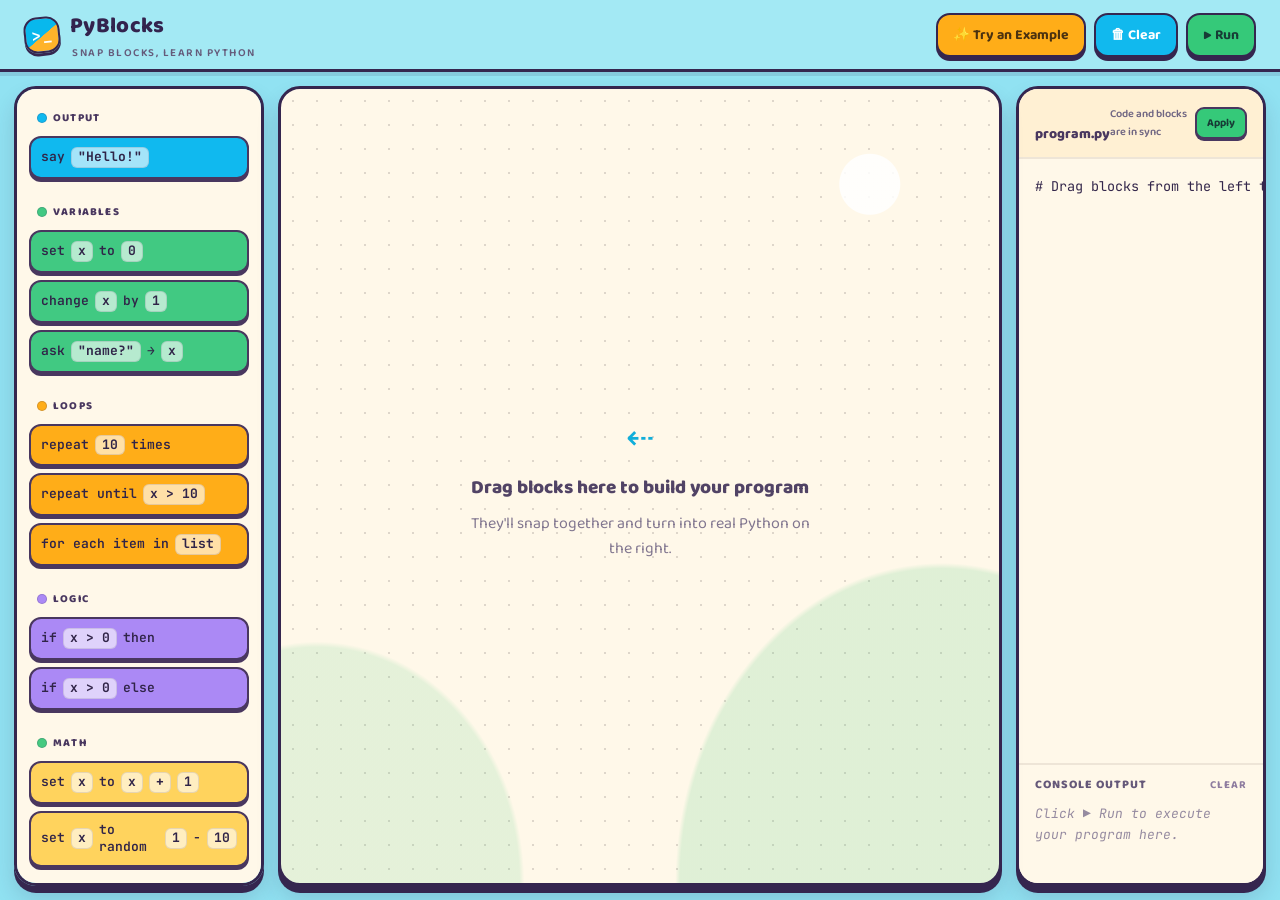
==== commit 7e200742: "Match palette and code panel widths Co-authored-by: Copilot <223556219+Copilot@users.noreply.github." ====
--- a/site/index.html
+++ b/site/index.html
@@ -556,7 +556,7 @@
   }
 
   @media (min-width:821px) and (max-width:1100px){
-    .app{grid-template-columns:210px minmax(280px,1fr) 320px;}
+    .app{grid-template-columns:210px minmax(280px,1fr) 210px;}
   }
   @media (max-width:820px){
     html,body{height:auto;min-height:100%;overflow:auto;}
@@ -667,7 +667,7 @@
 
   .app{
     height:calc(100% - 72px);
-    grid-template-columns:250px minmax(300px,1fr) 370px;
+    grid-template-columns:250px minmax(300px,1fr) 250px;
     gap:14px;
     padding:14px;
   }
@@ -793,7 +793,7 @@
     box-shadow:0 8px 0 #35264f,0 14px 28px rgba(43,39,73,.24) !important;
   }
   @media (min-width:821px) and (max-width:1100px){
-    .app{grid-template-columns:210px minmax(280px,1fr) 320px;}
+    .app{grid-template-columns:210px minmax(280px,1fr) 210px;}
   }
   @media (max-width:820px){
     .topbar{height:auto;min-height:66px;}
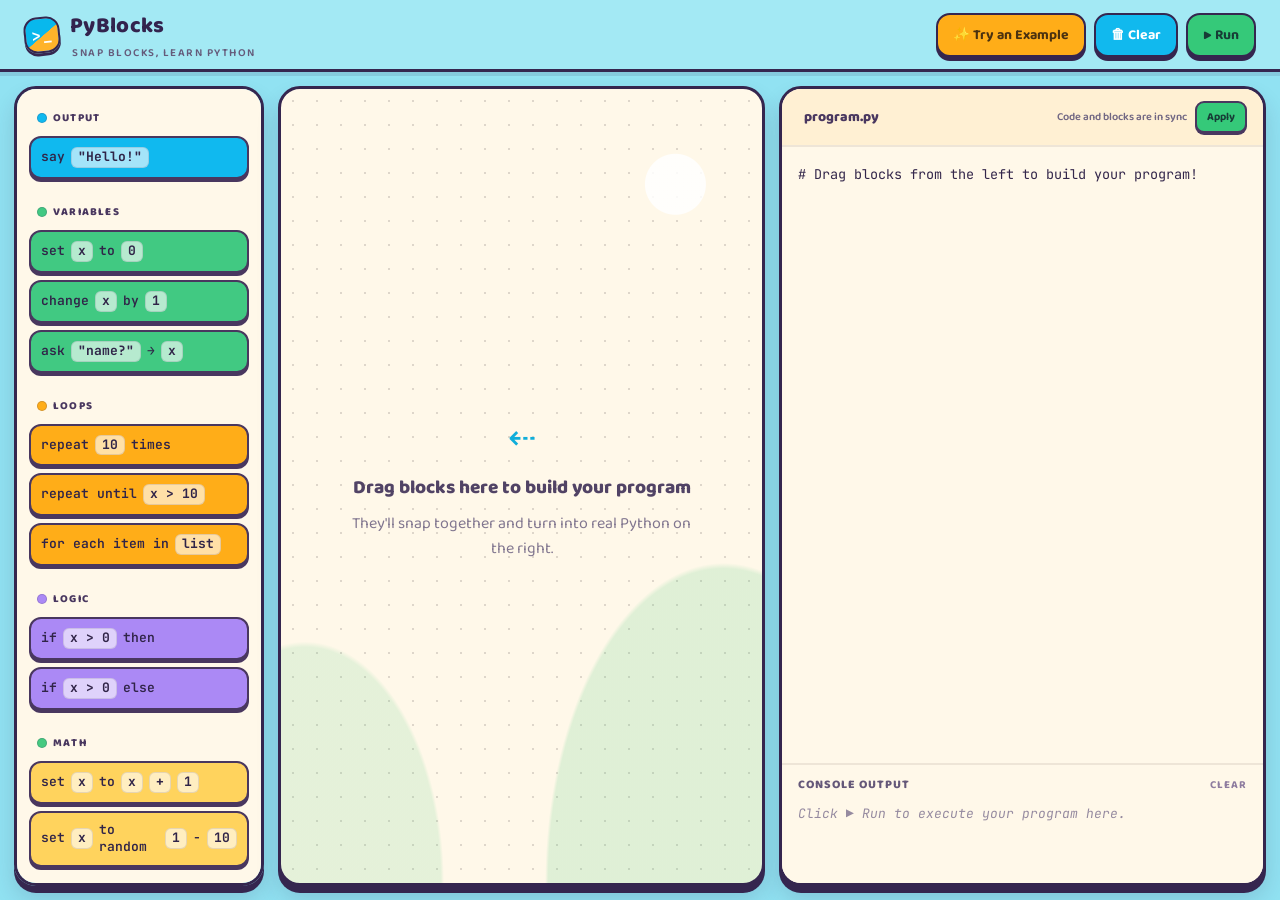
==== commit 3c3d9049: "Match canvas and code panel widths Co-authored-by: Copilot <223556219+Copilot@users.noreply.github.c" ====
--- a/site/index.html
+++ b/site/index.html
@@ -927,6 +927,12 @@
     background:rgba(255,178,31,.2) !important;
     border-color:#dc9415 !important;
     color:#705326 !important;
+  }
+  @media (min-width:821px){
+    .app{grid-template-columns:250px minmax(0,1fr) minmax(0,1fr);}
+  }
+  @media (min-width:821px) and (max-width:1100px){
+    .app{grid-template-columns:210px minmax(0,1fr) minmax(0,1fr);}
   }
 </style>
 </head>
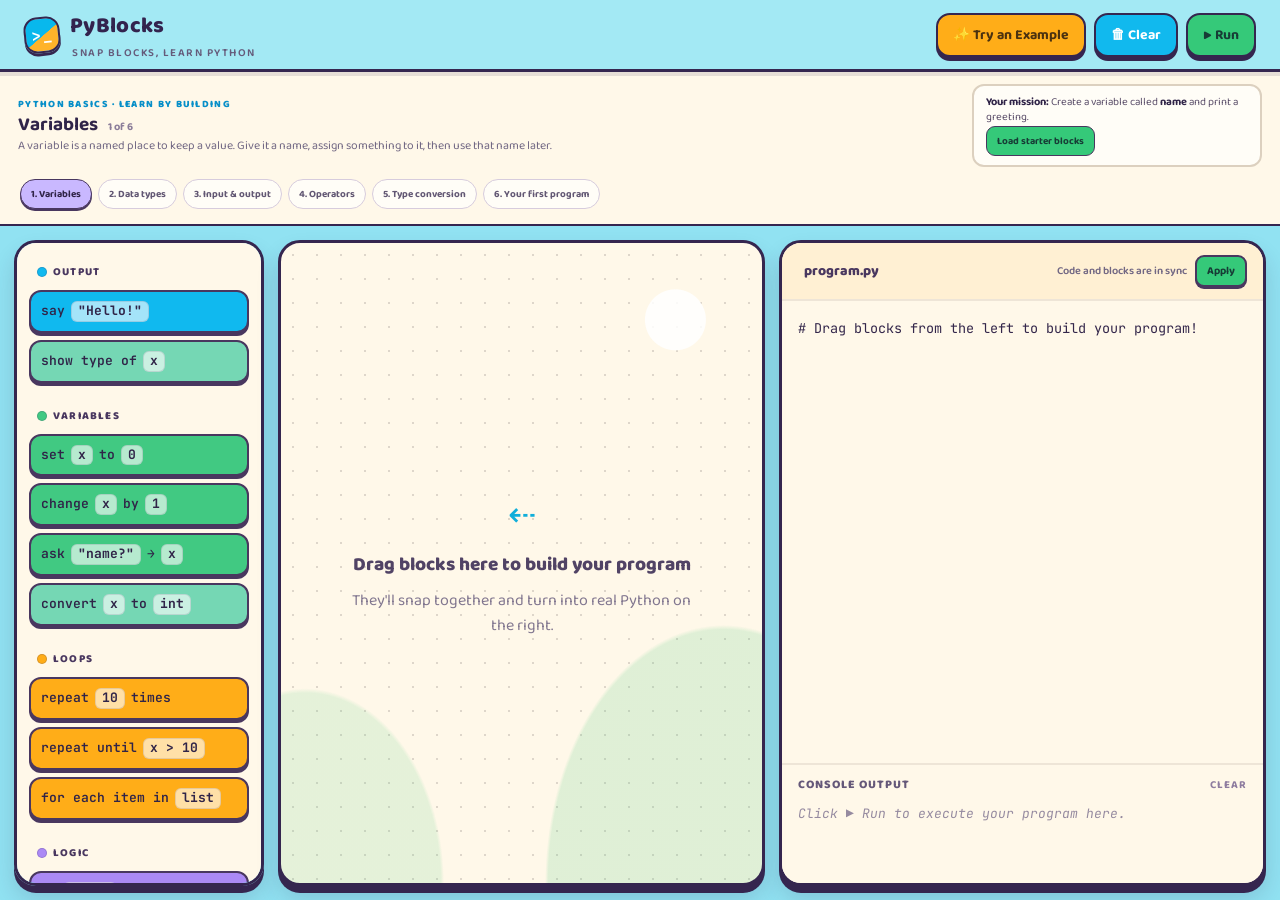
==== commit c73576cf: "Teach Python basics with guided lessons Co-authored-by: Copilot <223556219+Copilot@users.noreply.git" ====
--- a/site/index.html
+++ b/site/index.html
@@ -928,11 +928,100 @@
     border-color:#dc9415 !important;
     color:#705326 !important;
   }
+  .lesson-deck{
+    min-height:128px;
+    padding:12px 18px 10px;
+    background:#fff8e9;
+    border-bottom:2px solid #35264f;
+    display:grid;
+    grid-template-columns:minmax(0,1fr) auto;
+    grid-template-rows:auto auto;
+    gap:10px 20px;
+    align-items:center;
+  }
+  .lesson-copy{min-width:0;}
+  .lesson-eyebrow{
+    color:#078fc8;
+    font-size:10px;
+    font-weight:800;
+    letter-spacing:1.3px;
+    text-transform:uppercase;
+  }
+  .lesson-heading-row{display:flex;align-items:baseline;gap:10px;margin:2px 0;}
+  .lesson-heading{margin:0;color:#302448;font-size:19px;line-height:1.2;}
+  .lesson-count{color:#8b7d99;font-size:11px;font-weight:700;white-space:nowrap;}
+  .lesson-description{margin:0;color:#716783;font-size:12px;line-height:1.4;}
+  .lesson-goal{
+    max-width:290px;
+    padding:9px 12px;
+    border:2px solid #dcd0bf;
+    border-radius:12px;
+    background:#fffdf7;
+    color:#594c68;
+    font-size:11px;
+    line-height:1.4;
+  }
+  .lesson-goal strong{color:#302448;}
+  .lesson-nav{
+    grid-column:1 / -1;
+    display:flex;
+    gap:6px;
+    overflow-x:auto;
+    padding:2px 2px 5px;
+  }
+  .lesson-tab{
+    flex:0 0 auto;
+    padding:6px 10px;
+    border:1.5px solid #d7ccdd;
+    border-radius:999px;
+    background:#fffdf7;
+    color:#625773;
+    font:700 10px var(--font-display);
+    cursor:pointer;
+  }
+  .lesson-tab[aria-current="step"]{
+    border-color:#49375f;
+    background:#c9b8ff;
+    color:#302448;
+    box-shadow:0 2px 0 #49375f;
+  }
+  .lesson-starter{
+    flex:0 0 auto;
+    margin-left:auto;
+    padding:6px 10px;
+    border:1.5px solid #49375f;
+    border-radius:9px;
+    background:#35c979;
+    color:#173c36;
+    font:700 10px var(--font-display);
+    cursor:pointer;
+  }
+  .c-types{background:#75d7b4;}
   @media (min-width:821px){
-    .app{grid-template-columns:250px minmax(0,1fr) minmax(0,1fr);}
+    body{display:flex;flex-direction:column;}
+    .topbar,.lesson-deck{flex:0 0 auto;}
+    .app{
+      flex:1 1 auto;
+      min-height:0;
+      height:auto;
+      grid-template-columns:250px minmax(0,1fr) minmax(0,1fr);
+    }
   }
   @media (min-width:821px) and (max-width:1100px){
     .app{grid-template-columns:210px minmax(0,1fr) minmax(0,1fr);}
+  }
+  @media (max-width:820px){
+    body{display:block;}
+    .lesson-deck{min-height:0;padding:12px;grid-template-columns:minmax(0,1fr);}
+    .lesson-goal{max-width:none;}
+    .lesson-nav{grid-column:1;}
+    .app{min-height:calc(100vh - 230px);}
+  }
+  @media (max-width:520px){
+    .lesson-heading{font-size:17px;}
+    .lesson-description{font-size:11px;}
+    .lesson-nav{gap:5px;}
+    .lesson-tab{padding:6px 9px;}
   }
 </style>
 </head>
@@ -952,6 +1041,22 @@
   </div>
 </div>
 
+<section class="lesson-deck" aria-labelledby="lessonHeading">
+  <div class="lesson-copy">
+    <div class="lesson-eyebrow">Python Basics · Learn by building</div>
+    <div class="lesson-heading-row">
+      <h1 class="lesson-heading" id="lessonHeading"></h1>
+      <span class="lesson-count" id="lessonCount"></span>
+    </div>
+    <p class="lesson-description" id="lessonDescription"></p>
+  </div>
+  <div class="lesson-goal">
+    <div id="lessonGoal"></div>
+    <button class="lesson-starter" id="lessonStarter" type="button">Load starter blocks</button>
+  </div>
+  <nav class="lesson-nav" id="lessonNav" aria-label="Python Basics lessons"></nav>
+</section>
+
 <div class="app">
   <!-- PALETTE -->
   <div class="palette" id="palette">
@@ -959,6 +1064,7 @@
     <div class="cat-group">
       <div class="cat-title" style="color:var(--cat-output)"><span class="cat-dot" style="background:var(--cat-output)"></span>Output</div>
       <div class="palette-block c-output" data-type="print">say <span class="ph">"Hello!"</span></div>
+      <div class="palette-block c-types" data-type="typecheck">show type of <span class="ph">x</span></div>
     </div>
 
     <div class="cat-group">
@@ -966,6 +1072,7 @@
       <div class="palette-block c-vars" data-type="setvar">set <span class="ph">x</span> to <span class="ph">0</span></div>
       <div class="palette-block c-vars" data-type="changevar">change <span class="ph">x</span> by <span class="ph">1</span></div>
       <div class="palette-block c-vars" data-type="askvar">ask <span class="ph">"name?"</span> → <span class="ph">x</span></div>
+      <div class="palette-block c-types" data-type="convert">convert <span class="ph">x</span> to <span class="ph">int</span></div>
     </div>
 
     <div class="cat-group">
@@ -1039,9 +1146,11 @@
 
 const BLOCK_META = {
   print:      { cls:'c-output', container:false },
+  typecheck:  { cls:'c-types',  container:false },
   setvar:     { cls:'c-vars',   container:false },
   changevar:  { cls:'c-vars',   container:false },
   askvar:     { cls:'c-vars',   container:false },
+  convert:    { cls:'c-types',  container:false },
   repeat:     { cls:'c-loops',  container:true  },
   while:      { cls:'c-loops',  container:true  },
   foreach:    { cls:'c-loops',  container:true  },
@@ -1055,9 +1164,11 @@
 function defaultFields(type){
   switch(type){
     case 'print': return { value: '"Hello!"' };
+    case 'typecheck': return { value:'x' };
     case 'setvar': return { name:'x', value:'0' };
     case 'changevar': return { name:'x', value:'1' };
     case 'askvar': return { prompt:'"What is your name?"', name:'x' };
+    case 'convert': return { name:'x', to:'int', value:'x' };
     case 'repeat': return { count:'10' };
     case 'while': return { cond:'x > 10' };
     case 'foreach': return { item:'item', list:'[1, 2, 3]' };
@@ -1148,6 +1259,9 @@
     case 'print':
       body.appendChild(label('say')); body.appendChild(fieldInput(block,'value',{width:'110px'}));
       break;
+    case 'typecheck':
+      body.appendChild(label('show type of')); body.appendChild(fieldInput(block,'value',{width:'60px'}));
+      break;
     case 'setvar':
       body.appendChild(label('set')); body.appendChild(fieldInput(block,'name',{width:'40px'}));
       body.appendChild(label('to')); body.appendChild(fieldInput(block,'value',{width:'60px'}));
@@ -1159,6 +1273,11 @@
     case 'askvar':
       body.appendChild(label('ask')); body.appendChild(fieldInput(block,'prompt',{width:'130px'}));
       body.appendChild(label('→ store in')); body.appendChild(fieldInput(block,'name',{width:'40px'}));
+      break;
+    case 'convert':
+      body.appendChild(label('set')); body.appendChild(fieldInput(block,'name',{width:'44px'}));
+      body.appendChild(label('to')); body.appendChild(fieldSelect(block,'to',['int','float','str','bool']));
+      body.appendChild(label('of')); body.appendChild(fieldInput(block,'value',{width:'60px'}));
       break;
     case 'repeat':
       body.appendChild(label('repeat')); body.appendChild(fieldInput(block,'count',{width:'40px'}));
@@ -1445,12 +1564,16 @@
   switch(block.type){
     case 'print':
       return [`${pad}print(${block.fields.value})`];
+    case 'typecheck':
+      return [`${pad}print(type(${block.fields.value}).__name__)`];
     case 'setvar':
       return [`${pad}${block.fields.name} = ${block.fields.value}`];
     case 'changevar':
       return [`${pad}${block.fields.name} = ${block.fields.name} + (${block.fields.value})`];
     case 'askvar':
       return [`${pad}${block.fields.name} = input(${block.fields.prompt})`];
+    case 'convert':
+      return [`${pad}${block.fields.name} = ${block.fields.to}(${block.fields.value})`];
     case 'mathop':
       return [`${pad}${block.fields.name} = ${block.fields.a} ${block.fields.op} ${block.fields.b}`];
     case 'random':
@@ -1687,6 +1810,11 @@
       const printValue = extractCallArgument(line.text, 'print');
       if(printValue !== null){
         cursor++;
+        const typeCheck = printValue.match(/^type\((.*)\)\.__name__$/);
+        if(typeCheck){
+          blocks.push(makeParsedBlock('typecheck', {value:typeCheck[1]}));
+          continue;
+        }
         blocks.push(makeParsedBlock('print', {value:printValue}));
         continue;
       }
@@ -1698,6 +1826,11 @@
         const inputPrompt = extractCallArgument(value, 'input');
         if(inputPrompt !== null){
           blocks.push(makeParsedBlock('askvar', {name,prompt:inputPrompt}));
+          continue;
+        }
+        const conversion = value.match(/^(int|float|str|bool)\((.*)\)$/);
+        if(conversion){
+          blocks.push(makeParsedBlock('convert', {name,to:conversion[1],value:conversion[2]}));
           continue;
         }
         const randomArgs = extractCallArgument(value, 'random.randint');
@@ -1794,6 +1927,18 @@
           log(String(v));
           break;
         }
+        case 'typecheck': {
+          const value = evalExpr(block.fields.value, ctx);
+          let typeName;
+          if(value === null) typeName = 'NoneType';
+          else if(Array.isArray(value)) typeName = 'list';
+          else if(typeof value === 'boolean') typeName = 'bool';
+          else if(typeof value === 'number') typeName = Number.isInteger(value) ? 'int' : 'float';
+          else if(typeof value === 'string') typeName = 'str';
+          else typeName = 'dict';
+          log(typeName);
+          break;
+        }
         case 'setvar': {
           let v;
           try { v = evalExpr(block.fields.value, ctx); } catch(e){ v = block.fields.value; }
@@ -1813,6 +1958,34 @@
           const answer = window.prompt(String(promptText)) ?? '';
           ctx[block.fields.name] = answer;
           log(`? ${promptText} → "${answer}"`);
+          break;
+        }
+        case 'convert': {
+          const value = evalExpr(block.fields.value, ctx);
+          let converted;
+          switch(block.fields.to){
+            case 'int': {
+              const number = typeof value === 'string' && !/^[+-]?\d+$/.test(value.trim())
+                ? NaN
+                : Number(value);
+              if(!Number.isFinite(number)) throw new Error(`Cannot convert ${JSON.stringify(value)} to int.`);
+              converted = Math.trunc(number);
+              break;
+            }
+            case 'float':
+              converted = Number(value);
+              if(!Number.isFinite(converted)) throw new Error(`Cannot convert ${JSON.stringify(value)} to float.`);
+              break;
+            case 'str':
+              converted = String(value);
+              break;
+            case 'bool':
+              converted = Boolean(value);
+              break;
+            default:
+              throw new Error(`Unknown conversion type: ${block.fields.to}`);
+          }
+          ctx[block.fields.name] = converted;
           break;
         }
         case 'mathop': {
@@ -1900,6 +2073,121 @@
 /* ======================================================================
    TOP BAR ACTIONS
 ====================================================================== */
+const BASICS_LESSONS = [
+  {
+    title:'Variables',
+    description:'A variable is a named place to keep a value. Give it a name, assign something to it, then use that name later.',
+    goal:'Create a variable called <strong>name</strong> and print a greeting.',
+    starter(){
+      return [
+        makeParsedBlock('setvar',{name:'name',value:'"Mika"'}),
+        makeParsedBlock('print',{value:'"Hello, " + name'}),
+      ];
+    },
+  },
+  {
+    title:'Data types',
+    description:'Python values have types. Try a string, integer, decimal, and Boolean, then inspect each type.',
+    goal:'Predict the type of each value before you run the program.',
+    starter(){
+      return [
+        makeParsedBlock('setvar',{name:'nickname',value:'"Pip"'}),
+        makeParsedBlock('setvar',{name:'age',value:'12'}),
+        makeParsedBlock('setvar',{name:'height',value:'1.5'}),
+        makeParsedBlock('setvar',{name:'is_learning',value:'True'}),
+        makeParsedBlock('typecheck',{value:'nickname'}),
+        makeParsedBlock('typecheck',{value:'age'}),
+        makeParsedBlock('typecheck',{value:'height'}),
+        makeParsedBlock('typecheck',{value:'is_learning'}),
+      ];
+    },
+  },
+  {
+    title:'Input & output',
+    description:'Use input() to ask a question. Store the answer in a variable, then use print() to show a response.',
+    goal:'Run the starter and enter your name when Python asks.',
+    starter(){
+      return [
+        makeParsedBlock('askvar',{name:'name',prompt:'"What is your name?"'}),
+        makeParsedBlock('print',{value:'"Nice to meet you, " + name + "!"'}),
+      ];
+    },
+  },
+  {
+    title:'Operators',
+    description:'Operators do work with values: + adds, - subtracts, * multiplies, / divides, and % finds a remainder.',
+    goal:'Change the numbers or operator and see the result.',
+    starter(){
+      return [
+        makeParsedBlock('setvar',{name:'apples',value:'8'}),
+        makeParsedBlock('setvar',{name:'friends',value:'3'}),
+        makeParsedBlock('mathop',{name:'each',a:'apples',op:'/',b:'friends'}),
+        makeParsedBlock('print',{value:'each'}),
+        makeParsedBlock('mathop',{name:'left_over',a:'apples',op:'%',b:'friends'}),
+        makeParsedBlock('print',{value:'left_over'}),
+      ];
+    },
+  },
+  {
+    title:'Type conversion',
+    description:'input() gives you text. Convert numeric text with int() or float() before doing math.',
+    goal:'Try entering 12, then change the conversion to float.',
+    starter(){
+      return [
+        makeParsedBlock('askvar',{name:'age_text',prompt:'"How old are you?"'}),
+        makeParsedBlock('convert',{name:'age',to:'int',value:'age_text'}),
+        makeParsedBlock('mathop',{name:'next_year',a:'age',op:'+',b:'1'}),
+        makeParsedBlock('print',{value:'next_year'}),
+      ];
+    },
+  },
+  {
+    title:'Your first program',
+    description:'Put the basics together: ask for a name and age, convert the age to a number, then calculate and print.',
+    goal:'Run it, try different answers, then personalize the greeting.',
+    starter(){
+      return [
+        makeParsedBlock('askvar',{name:'name',prompt:'"What is your name?"'}),
+        makeParsedBlock('askvar',{name:'age_text',prompt:'"How old are you?"'}),
+        makeParsedBlock('convert',{name:'age',to:'int',value:'age_text'}),
+        makeParsedBlock('mathop',{name:'next_age',a:'age',op:'+',b:'1'}),
+        makeParsedBlock('print',{value:'"Hello, " + name + "!"'}),
+        makeParsedBlock('print',{value:'"Next year you will be:"'}),
+        makeParsedBlock('print',{value:'next_age'}),
+      ];
+    },
+  },
+];
+
+let activeLessonIndex = 0;
+function renderLesson(){
+  const lesson = BASICS_LESSONS[activeLessonIndex];
+  document.getElementById('lessonHeading').textContent = lesson.title;
+  document.getElementById('lessonCount').textContent = `${activeLessonIndex+1} of ${BASICS_LESSONS.length}`;
+  document.getElementById('lessonDescription').textContent = lesson.description;
+  document.getElementById('lessonGoal').innerHTML = `<strong>Your mission:</strong> ${lesson.goal}`;
+  const nav = document.getElementById('lessonNav');
+  nav.innerHTML = '';
+  BASICS_LESSONS.forEach((item,index) => {
+    const tab = document.createElement('button');
+    tab.type = 'button';
+    tab.className = 'lesson-tab';
+    tab.textContent = `${index+1}. ${item.title}`;
+    if(index === activeLessonIndex) tab.setAttribute('aria-current','step');
+    tab.addEventListener('click', () => {
+      activeLessonIndex = index;
+      renderLesson();
+    });
+    nav.appendChild(tab);
+  });
+}
+
+document.getElementById('lessonStarter').addEventListener('click', () => {
+  program = BASICS_LESSONS[activeLessonIndex].starter();
+  renderProgram();
+});
+renderLesson();
+
 document.getElementById('runBtn').addEventListener('click', runProgram);
 document.getElementById('applyCodeBtn').addEventListener('click', applyPythonToBlocks);
 document.getElementById('codeEditor').addEventListener('input', () => {
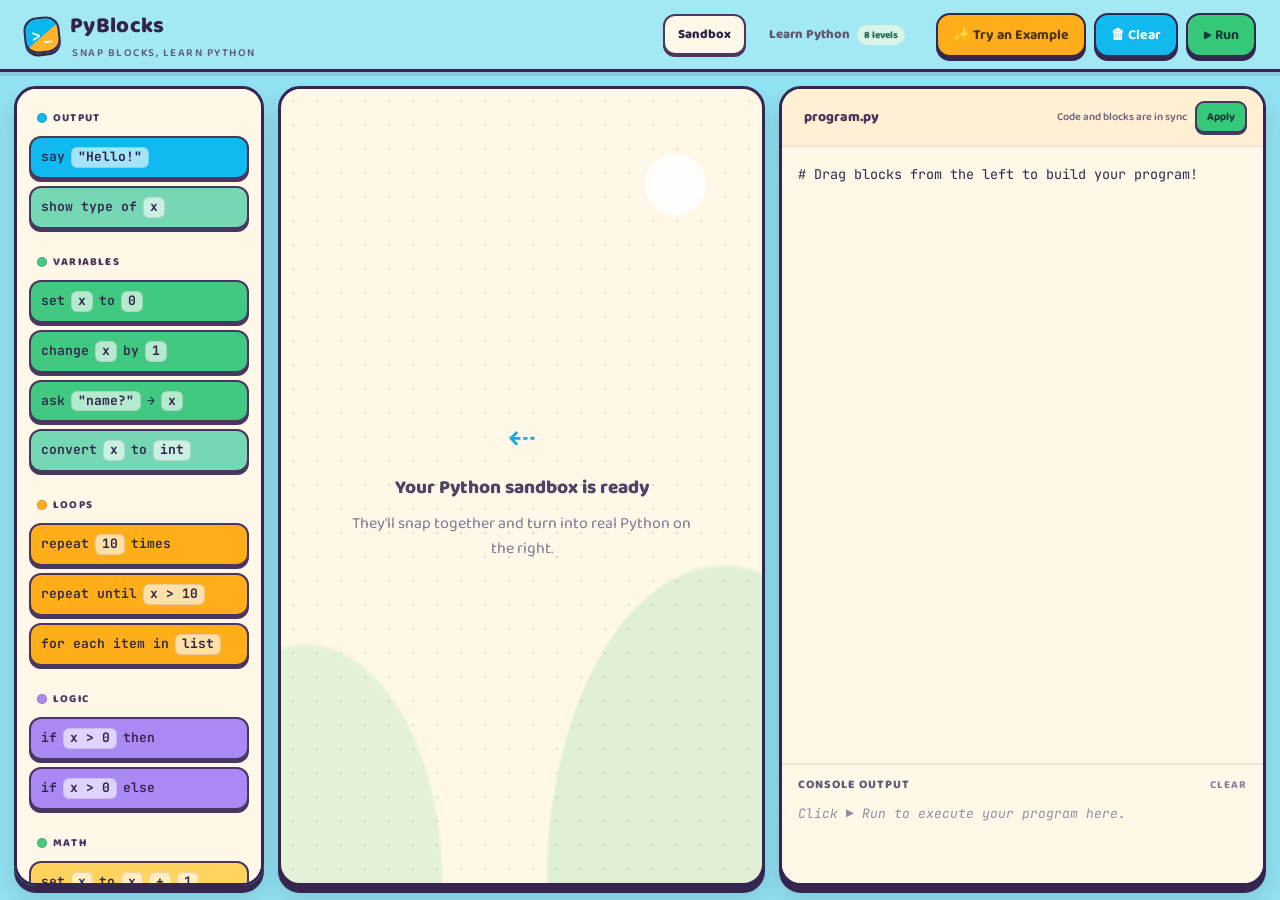
==== commit 9d86f93a: "Add sandbox and gamified Python learning pages Co-authored-by: Copilot <223556219+Copilot@users.nore" ====
--- a/site/index.html
+++ b/site/index.html
@@ -638,6 +638,20 @@
     border-bottom:3px solid #35264f;
     box-shadow:0 4px 0 rgba(53,38,79,.12);
   }
+  .page-nav{display:flex;align-items:center;gap:8px;margin-left:auto;margin-right:16px;}
+  .page-nav a{
+    display:inline-flex;align-items:center;gap:7px;
+    padding:8px 13px;border:2px solid transparent;border-radius:12px;
+    color:#625773;text-decoration:none;font-size:13px;font-weight:800;
+  }
+  .page-nav a[aria-current="page"]{
+    border-color:#49375f;background:#fff8e9;color:#302448;
+    box-shadow:0 2px 0 #49375f;
+  }
+  .page-nav .nav-badge{
+    padding:2px 7px;border-radius:999px;background:#d9f4e7;
+    color:#276b52;font-size:10px;
+  }
   .brand{font-size:22px;color:#33234e;}
   .brand .logo{
     border:2px solid #35264f;
@@ -928,78 +942,10 @@
     border-color:#dc9415 !important;
     color:#705326 !important;
   }
-  .lesson-deck{
-    min-height:128px;
-    padding:12px 18px 10px;
-    background:#fff8e9;
-    border-bottom:2px solid #35264f;
-    display:grid;
-    grid-template-columns:minmax(0,1fr) auto;
-    grid-template-rows:auto auto;
-    gap:10px 20px;
-    align-items:center;
-  }
-  .lesson-copy{min-width:0;}
-  .lesson-eyebrow{
-    color:#078fc8;
-    font-size:10px;
-    font-weight:800;
-    letter-spacing:1.3px;
-    text-transform:uppercase;
-  }
-  .lesson-heading-row{display:flex;align-items:baseline;gap:10px;margin:2px 0;}
-  .lesson-heading{margin:0;color:#302448;font-size:19px;line-height:1.2;}
-  .lesson-count{color:#8b7d99;font-size:11px;font-weight:700;white-space:nowrap;}
-  .lesson-description{margin:0;color:#716783;font-size:12px;line-height:1.4;}
-  .lesson-goal{
-    max-width:290px;
-    padding:9px 12px;
-    border:2px solid #dcd0bf;
-    border-radius:12px;
-    background:#fffdf7;
-    color:#594c68;
-    font-size:11px;
-    line-height:1.4;
-  }
-  .lesson-goal strong{color:#302448;}
-  .lesson-nav{
-    grid-column:1 / -1;
-    display:flex;
-    gap:6px;
-    overflow-x:auto;
-    padding:2px 2px 5px;
-  }
-  .lesson-tab{
-    flex:0 0 auto;
-    padding:6px 10px;
-    border:1.5px solid #d7ccdd;
-    border-radius:999px;
-    background:#fffdf7;
-    color:#625773;
-    font:700 10px var(--font-display);
-    cursor:pointer;
-  }
-  .lesson-tab[aria-current="step"]{
-    border-color:#49375f;
-    background:#c9b8ff;
-    color:#302448;
-    box-shadow:0 2px 0 #49375f;
-  }
-  .lesson-starter{
-    flex:0 0 auto;
-    margin-left:auto;
-    padding:6px 10px;
-    border:1.5px solid #49375f;
-    border-radius:9px;
-    background:#35c979;
-    color:#173c36;
-    font:700 10px var(--font-display);
-    cursor:pointer;
-  }
   .c-types{background:#75d7b4;}
   @media (min-width:821px){
     body{display:flex;flex-direction:column;}
-    .topbar,.lesson-deck{flex:0 0 auto;}
+    .topbar{flex:0 0 auto;}
     .app{
       flex:1 1 auto;
       min-height:0;
@@ -1012,16 +958,14 @@
   }
   @media (max-width:820px){
     body{display:block;}
-    .lesson-deck{min-height:0;padding:12px;grid-template-columns:minmax(0,1fr);}
-    .lesson-goal{max-width:none;}
-    .lesson-nav{grid-column:1;}
-    .app{min-height:calc(100vh - 230px);}
+    .topbar{flex-wrap:wrap;}
+    .page-nav{margin-left:auto;margin-right:0;}
+    .app{min-height:calc(100vh - 140px);}
   }
   @media (max-width:520px){
-    .lesson-heading{font-size:17px;}
-    .lesson-description{font-size:11px;}
-    .lesson-nav{gap:5px;}
-    .lesson-tab{padding:6px 9px;}
+    .topbar{align-items:center;}
+    .page-nav{order:3;width:100%;margin:0;justify-content:center;}
+    .page-nav a{padding:6px 10px;}
   }
 </style>
 </head>
@@ -1034,28 +978,16 @@
       <div class="sub">snap blocks, learn python</div>
     </div>
   </div>
+  <nav class="page-nav" aria-label="Main navigation">
+    <a href="./" aria-current="page">Sandbox</a>
+    <a href="learn.html">Learn Python <span class="nav-badge">8 levels</span></a>
+  </nav>
   <div class="topbar-actions">
     <button class="btn btn-example" id="loadExampleBtn">✨ Try an Example</button>
     <button class="btn btn-clear" id="clearBtn">🗑 Clear</button>
     <button class="btn btn-run" id="runBtn">▶ Run</button>
   </div>
 </div>
-
-<section class="lesson-deck" aria-labelledby="lessonHeading">
-  <div class="lesson-copy">
-    <div class="lesson-eyebrow">Python Basics · Learn by building</div>
-    <div class="lesson-heading-row">
-      <h1 class="lesson-heading" id="lessonHeading"></h1>
-      <span class="lesson-count" id="lessonCount"></span>
-    </div>
-    <p class="lesson-description" id="lessonDescription"></p>
-  </div>
-  <div class="lesson-goal">
-    <div id="lessonGoal"></div>
-    <button class="lesson-starter" id="lessonStarter" type="button">Load starter blocks</button>
-  </div>
-  <nav class="lesson-nav" id="lessonNav" aria-label="Python Basics lessons"></nav>
-</section>
 
 <div class="app">
   <!-- PALETTE -->
@@ -1105,7 +1037,7 @@
     <div class="canvas" id="canvas">
       <div class="empty-hint" id="emptyHint">
         <div class="arrow">⇠</div>
-        <div class="big">Drag blocks here to build your program</div>
+        <div class="big">Your Python sandbox is ready</div>
         <div>They'll snap together and turn into real Python on the right.</div>
       </div>
       <div class="script-stack" id="scriptStack"></div>
@@ -2073,121 +2005,6 @@
 /* ======================================================================
    TOP BAR ACTIONS
 ====================================================================== */
-const BASICS_LESSONS = [
-  {
-    title:'Variables',
-    description:'A variable is a named place to keep a value. Give it a name, assign something to it, then use that name later.',
-    goal:'Create a variable called <strong>name</strong> and print a greeting.',
-    starter(){
-      return [
-        makeParsedBlock('setvar',{name:'name',value:'"Mika"'}),
-        makeParsedBlock('print',{value:'"Hello, " + name'}),
-      ];
-    },
-  },
-  {
-    title:'Data types',
-    description:'Python values have types. Try a string, integer, decimal, and Boolean, then inspect each type.',
-    goal:'Predict the type of each value before you run the program.',
-    starter(){
-      return [
-        makeParsedBlock('setvar',{name:'nickname',value:'"Pip"'}),
-        makeParsedBlock('setvar',{name:'age',value:'12'}),
-        makeParsedBlock('setvar',{name:'height',value:'1.5'}),
-        makeParsedBlock('setvar',{name:'is_learning',value:'True'}),
-        makeParsedBlock('typecheck',{value:'nickname'}),
-        makeParsedBlock('typecheck',{value:'age'}),
-        makeParsedBlock('typecheck',{value:'height'}),
-        makeParsedBlock('typecheck',{value:'is_learning'}),
-      ];
-    },
-  },
-  {
-    title:'Input & output',
-    description:'Use input() to ask a question. Store the answer in a variable, then use print() to show a response.',
-    goal:'Run the starter and enter your name when Python asks.',
-    starter(){
-      return [
-        makeParsedBlock('askvar',{name:'name',prompt:'"What is your name?"'}),
-        makeParsedBlock('print',{value:'"Nice to meet you, " + name + "!"'}),
-      ];
-    },
-  },
-  {
-    title:'Operators',
-    description:'Operators do work with values: + adds, - subtracts, * multiplies, / divides, and % finds a remainder.',
-    goal:'Change the numbers or operator and see the result.',
-    starter(){
-      return [
-        makeParsedBlock('setvar',{name:'apples',value:'8'}),
-        makeParsedBlock('setvar',{name:'friends',value:'3'}),
-        makeParsedBlock('mathop',{name:'each',a:'apples',op:'/',b:'friends'}),
-        makeParsedBlock('print',{value:'each'}),
-        makeParsedBlock('mathop',{name:'left_over',a:'apples',op:'%',b:'friends'}),
-        makeParsedBlock('print',{value:'left_over'}),
-      ];
-    },
-  },
-  {
-    title:'Type conversion',
-    description:'input() gives you text. Convert numeric text with int() or float() before doing math.',
-    goal:'Try entering 12, then change the conversion to float.',
-    starter(){
-      return [
-        makeParsedBlock('askvar',{name:'age_text',prompt:'"How old are you?"'}),
-        makeParsedBlock('convert',{name:'age',to:'int',value:'age_text'}),
-        makeParsedBlock('mathop',{name:'next_year',a:'age',op:'+',b:'1'}),
-        makeParsedBlock('print',{value:'next_year'}),
-      ];
-    },
-  },
-  {
-    title:'Your first program',
-    description:'Put the basics together: ask for a name and age, convert the age to a number, then calculate and print.',
-    goal:'Run it, try different answers, then personalize the greeting.',
-    starter(){
-      return [
-        makeParsedBlock('askvar',{name:'name',prompt:'"What is your name?"'}),
-        makeParsedBlock('askvar',{name:'age_text',prompt:'"How old are you?"'}),
-        makeParsedBlock('convert',{name:'age',to:'int',value:'age_text'}),
-        makeParsedBlock('mathop',{name:'next_age',a:'age',op:'+',b:'1'}),
-        makeParsedBlock('print',{value:'"Hello, " + name + "!"'}),
-        makeParsedBlock('print',{value:'"Next year you will be:"'}),
-        makeParsedBlock('print',{value:'next_age'}),
-      ];
-    },
-  },
-];
-
-let activeLessonIndex = 0;
-function renderLesson(){
-  const lesson = BASICS_LESSONS[activeLessonIndex];
-  document.getElementById('lessonHeading').textContent = lesson.title;
-  document.getElementById('lessonCount').textContent = `${activeLessonIndex+1} of ${BASICS_LESSONS.length}`;
-  document.getElementById('lessonDescription').textContent = lesson.description;
-  document.getElementById('lessonGoal').innerHTML = `<strong>Your mission:</strong> ${lesson.goal}`;
-  const nav = document.getElementById('lessonNav');
-  nav.innerHTML = '';
-  BASICS_LESSONS.forEach((item,index) => {
-    const tab = document.createElement('button');
-    tab.type = 'button';
-    tab.className = 'lesson-tab';
-    tab.textContent = `${index+1}. ${item.title}`;
-    if(index === activeLessonIndex) tab.setAttribute('aria-current','step');
-    tab.addEventListener('click', () => {
-      activeLessonIndex = index;
-      renderLesson();
-    });
-    nav.appendChild(tab);
-  });
-}
-
-document.getElementById('lessonStarter').addEventListener('click', () => {
-  program = BASICS_LESSONS[activeLessonIndex].starter();
-  renderProgram();
-});
-renderLesson();
-
 document.getElementById('runBtn').addEventListener('click', runProgram);
 document.getElementById('applyCodeBtn').addEventListener('click', applyPythonToBlocks);
 document.getElementById('codeEditor').addEventListener('input', () => {
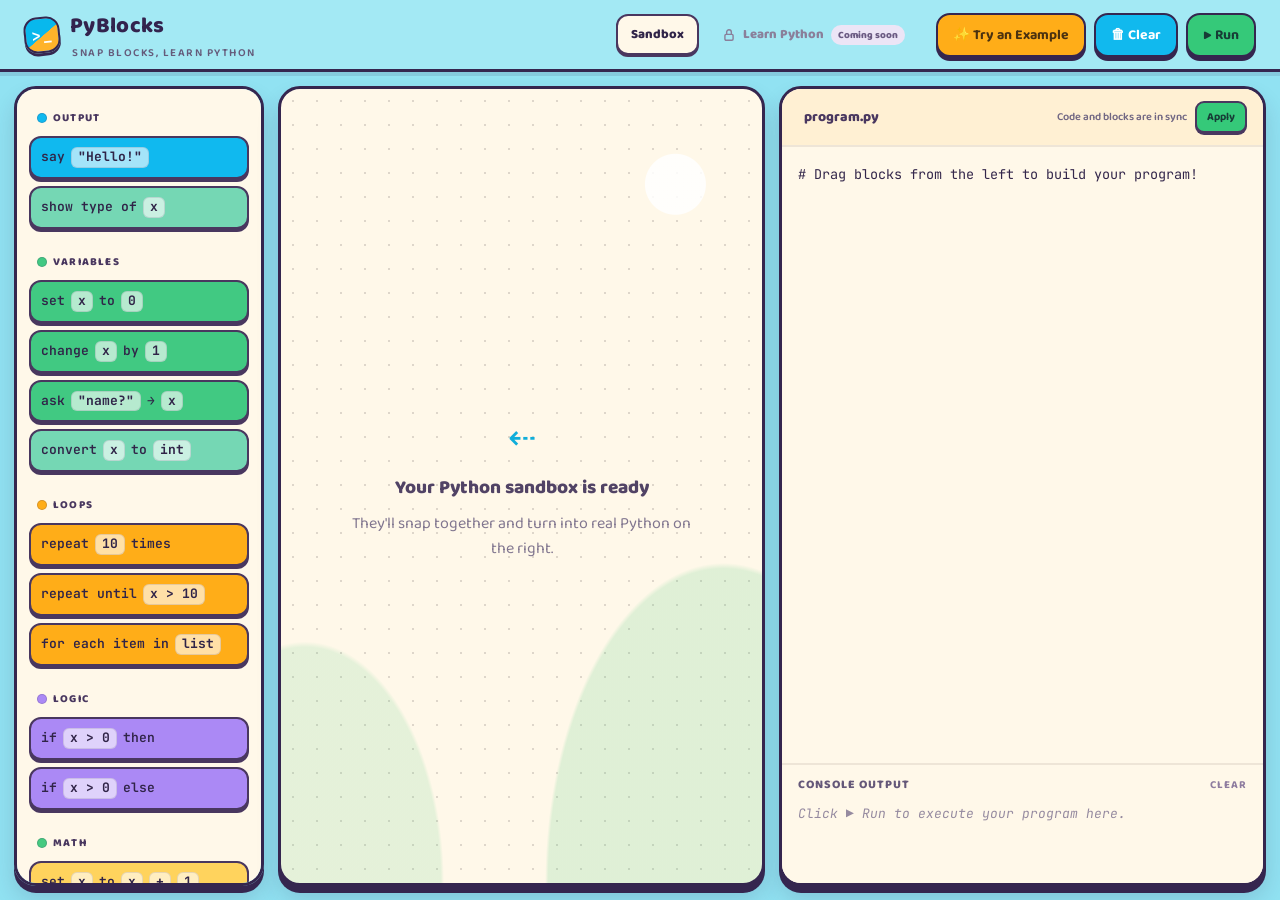
==== commit b323ecd0: "Add Python syntax help, lock Learn page, optimize sandbox for phones - Report code mistakes Python-s" ====
--- a/site/index.html
+++ b/site/index.html
@@ -2,972 +2,10 @@
 <html lang="en">
 <head>
 <meta charset="UTF-8">
-<meta name="viewport" content="width=device-width, initial-scale=1.0">
+<meta name="viewport" content="width=device-width, initial-scale=1.0, viewport-fit=cover">
+<meta name="theme-color" content="#a8e4ef">
 <title>PyBlocks — Learn Python by Snapping Blocks</title>
-<style>
-  @import url('https://fonts.googleapis.com/css2?family=Baloo+2:wght@500;600;700;800&family=JetBrains+Mono:wght@400;500;600;700&display=swap');
-
-  :root{
-    --bg-workspace: #232338;
-    --bg-workspace-2: #1b1b2c;
-    --panel: #2c2c46;
-    --panel-light: #34345066;
-    --ink: #f3f1ff;
-    --ink-dim: #b8b4d6;
-    --line: #3f3f5c;
-    --accent-yellow: #ffce54;
-
-    --cat-events:  #ff8a5c;
-    --cat-events-d:#e06a3c;
-    --cat-loops:   #ffb347;
-    --cat-loops-d: #db8f27;
-    --cat-logic:   #b088ff;
-    --cat-logic-d: #8f5fe8;
-    --cat-math:    #4fd6a8;
-    --cat-math-d:  #2fb389;
-    --cat-vars:    #ff6fa5;
-    --cat-vars-d:  #e04a86;
-    --cat-output:  #4fa8ff;
-    --cat-output-d:#2f83e0;
-
-    --code-bg: #14141f;
-    --code-line: #23233a;
-
-    --radius: 14px;
-    --font-display: 'Baloo 2', sans-serif;
-    --font-mono: 'JetBrains Mono', monospace;
-  }
-
-  *{box-sizing:border-box;}
-  html,body{
-    margin:0; padding:0; height:100%;
-    font-family: var(--font-display);
-    background: var(--bg-workspace-2);
-    color: var(--ink);
-    overflow:hidden;
-  }
-
-  /* ============ TOP BAR ============ */
-  .topbar{
-    height:64px;
-    display:flex; align-items:center; justify-content:space-between;
-    padding:0 20px;
-    background: linear-gradient(180deg, #2a2a42, #24243a);
-    border-bottom: 3px solid #14141f;
-    position:relative;
-    z-index:20;
-  }
-  .brand{
-    display:flex; align-items:center; gap:10px;
-    font-weight:800; font-size:22px; letter-spacing:0.3px;
-  }
-  .brand .logo{
-    width:36px; height:36px; border-radius:10px;
-    background: linear-gradient(135deg, var(--cat-output), var(--cat-loops));
-    display:flex; align-items:center; justify-content:center;
-    font-family: var(--font-mono); font-weight:700; font-size:16px;
-    color:#14141f;
-    transform: rotate(-6deg);
-    box-shadow: 0 3px 0 rgba(0,0,0,0.25);
-  }
-  .brand .sub{
-    font-size:11px; font-weight:600; color:var(--ink-dim);
-    letter-spacing:1.5px; text-transform:uppercase;
-    margin-left:2px;
-  }
-  .topbar-actions{ display:flex; gap:10px; align-items:center; }
-  .btn{
-    font-family: var(--font-display);
-    font-weight:700; font-size:14px;
-    border:none; border-radius:10px;
-    padding:10px 18px;
-    cursor:pointer;
-    color:#14141f;
-    box-shadow: 0 3px 0 rgba(0,0,0,0.28);
-    transition: transform .08s ease, box-shadow .08s ease;
-    display:flex; align-items:center; gap:7px;
-  }
-  .btn:active{ transform: translateY(2px); box-shadow: 0 1px 0 rgba(0,0,0,0.28); }
-  .btn-run{ background: var(--cat-math); }
-  .btn-run:hover{ background:#63e6bb; }
-  .btn-clear{ background:#3f3f5c; color:var(--ink); }
-  .btn-clear:hover{ background:#4a4a6c; }
-  .btn-example{ background: var(--accent-yellow); }
-  .btn-example:hover{ background:#ffd97a; }
-
-  /* ============ MAIN LAYOUT ============ */
-  .app{
-    display:grid;
-    grid-template-columns: 250px 1fr 400px;
-    height: calc(100% - 64px);
-  }
-  @media (max-width: 1100px){
-    .app{ grid-template-columns: 210px 1fr 340px; }
-  }
-
-  /* ============ PALETTE ============ */
-  .palette{
-    background: var(--bg-workspace);
-    border-right: 3px solid #14141f;
-    overflow-y:auto;
-    padding: 14px 10px 40px;
-  }
-  .cat-group{ margin-bottom: 18px; }
-  .cat-title{
-    font-size:12px; font-weight:800; text-transform:uppercase;
-    letter-spacing:1px;
-    padding: 4px 8px 8px;
-    display:flex; align-items:center; gap:6px;
-  }
-  .cat-dot{ width:10px; height:10px; border-radius:3px; display:inline-block; }
-
-  .palette-block{
-    font-family: var(--font-mono);
-    font-size:13px;
-    font-weight:600;
-    color: #14141f;
-    padding: 9px 12px;
-    border-radius: 8px;
-    margin-bottom: 7px;
-    cursor: grab;
-    user-select:none;
-    -webkit-user-select:none;
-    touch-action: none;
-    box-shadow: 0 2px 0 rgba(0,0,0,0.25);
-    display:flex; align-items:center; gap:6px;
-    line-height:1.3;
-    transition: transform 0.1s ease;
-  }
-  .palette-block:hover{ transform: translateX(2px) scale(1.02); }
-  .palette-block:active{ cursor:grabbing; }
-  .palette-block .ph{
-    background: rgba(20,20,31,0.18);
-    border-radius:4px;
-    padding: 1px 6px;
-    font-weight:700;
-  }
-
-  /* ============ CANVAS ============ */
-  .canvas-wrap{
-    position:relative;
-    overflow:auto;
-    background:
-      radial-gradient(circle, #2c2c46 1.5px, transparent 1.5px);
-    background-size: 22px 22px;
-    background-color: var(--bg-workspace);
-  }
-  .canvas{
-    min-height:100%;
-    min-width:100%;
-    position:relative;
-    padding: 24px;
-  }
-  .empty-hint{
-    position:absolute; top:50%; left:50%;
-    transform:translate(-50%,-50%);
-    text-align:center;
-    color: var(--ink-dim);
-    pointer-events:none;
-    width:min(360px, 80vw);
-  }
-  .empty-hint .big{ font-size:19px; font-weight:800; color:#8d89b5; margin-bottom:8px;}
-  .empty-hint .arrow{ font-size:34px; margin-bottom:6px; }
-
-  .script-stack{
-    position:relative;
-    display:inline-flex;
-    flex-direction:column;
-    min-width:220px;
-  }
-
-  /* ============ BLOCKS ON CANVAS ============ */
-  .block{
-    font-family: var(--font-mono);
-    font-size:13.5px;
-    font-weight:600;
-    color:#14141f;
-    border-radius:8px;
-    padding: 10px 12px;
-    margin-bottom:3px;
-    cursor:grab;
-    position:relative;
-    box-shadow: 0 3px 0 rgba(0,0,0,0.28);
-    display:flex; align-items:center; flex-wrap:wrap; gap:6px;
-    min-width:180px;
-  }
-  .block.dragging{ opacity:0.35; }
-  .block{ user-select:none; -webkit-user-select:none; -webkit-touch-callout:none; }
-  .palette-block{ -webkit-touch-callout:none; }
-  .block-body{ display:flex; align-items:center; flex-wrap:wrap; gap:6px;}
-  .block .del{
-    margin-left:auto;
-    width:20px; height:20px;
-    border-radius:50%;
-    background:rgba(20,20,31,0.22);
-    display:flex; align-items:center; justify-content:center;
-    font-weight:800; font-size:12px;
-    cursor:pointer;
-    flex-shrink:0;
-  }
-  .block .del:hover{ background:rgba(20,20,31,0.4); }
-
-  .block-input{
-    font-family: var(--font-mono);
-    font-weight:700;
-    border:none;
-    border-radius:5px;
-    padding: 3px 7px;
-    background: rgba(255,255,255,0.55);
-    color:#14141f;
-    min-width:36px;
-    max-width: 180px;
-  }
-  .block-input:focus{ outline: 2px solid #14141f; background:#fff; }
-  .block-select{
-    font-family: var(--font-mono);
-    font-weight:700;
-    border:none;
-    border-radius:5px;
-    padding: 3px 5px;
-    background: rgba(255,255,255,0.55);
-    color:#14141f;
-  }
-
-  .c-events{ background: var(--cat-events); }
-  .c-loops{ background: var(--cat-loops); }
-  .c-logic{ background: var(--cat-logic); }
-  .c-math{ background: var(--cat-math); }
-  .c-vars{ background: var(--cat-vars); }
-  .c-output{ background: var(--cat-output); }
-
-  /* nested body for loops/if */
-  .nest{
-    margin: 4px 0 4px 18px;
-    padding: 8px 0 8px 12px;
-    border-left: 4px dashed rgba(20,20,31,0.35);
-    min-height: 42px;
-    width: calc(100% - 18px);
-    display:flex;
-    flex-direction:column;
-  }
-  .nest-drop{
-    border-radius:8px;
-    min-height:38px;
-    display:flex;
-    align-items:center;
-    justify-content:center;
-    color: rgba(20,20,31,0.55);
-    font-size:11px;
-    font-weight:700;
-    border: 2px dashed rgba(20,20,31,0.28);
-    padding: 8px;
-  }
-  .drop-indicator{
-    height:6px;
-    width:100%;
-    background: var(--accent-yellow);
-    border-radius:4px;
-    margin: 2px 0;
-  }
-
-  /* ============ CODE PANEL ============ */
-  .code-panel{
-    background: var(--code-bg);
-    border-left: 3px solid #14141f;
-    display:flex; flex-direction:column;
-    overflow:hidden;
-  }
-  .code-header{
-    padding: 12px 16px;
-    border-bottom: 2px solid var(--code-line);
-    display:flex; align-items:center; justify-content:space-between;
-    background: #191926;
-  }
-  .code-header .title{
-    font-weight:800; font-size:14px;
-    display:flex; align-items:center; gap:8px;
-  }
-  .dot-row{ display:flex; gap:5px; }
-  .dot-row span{ width:9px; height:9px; border-radius:50%; display:block;}
-  .dot-r{background:#ff6159;} .dot-y{background:#ffbd2e;} .dot-g{background:#28c840;}
-
-  .code-body{
-    flex:1;
-    overflow-y:auto;
-    padding: 16px;
-    font-family: var(--font-mono);
-    font-size:13.5px;
-    line-height:1.65;
-    white-space:pre;
-    counter-reset: line;
-  }
-  .code-line{
-    display:flex;
-    min-height:1.65em;
-    border-radius:4px;
-    padding: 0 4px;
-    transition: background .3s ease;
-  }
-  .code-line.flash{ background: rgba(255,206,84,0.22); }
-  .code-line .ln{
-    color:#4a4a68; width:26px; flex-shrink:0; user-select:none; text-align:right; margin-right:12px;
-  }
-  .code-line .content{ white-space:pre; }
-  .kw{ color:#c792ea; } .fn{ color:#82aaff; } .str{ color:#c3e88d; } .num{ color:#f78c6c; } .cm{ color:#5c6370; font-style:italic;} .vn{ color:#ffcb6b; }
-
-  .console{
-    border-top: 2px solid var(--code-line);
-    background:#0e0e18;
-    max-height: 40%;
-    min-height:120px;
-    display:flex; flex-direction:column;
-  }
-  .console-header{
-    padding:10px 16px 6px;
-    font-size:12px; font-weight:800; text-transform:uppercase;
-    letter-spacing:1px; color:var(--ink-dim);
-    display:flex; justify-content:space-between; align-items:center;
-  }
-  .console-header .clear-console{
-    cursor:pointer; color:#6e6a94; font-weight:700; font-size:11px;
-  }
-  .console-header .clear-console:hover{ color:var(--ink); }
-  .console-body{
-    flex:1; overflow-y:auto;
-    padding: 4px 16px 14px;
-    font-family: var(--font-mono);
-    font-size:13px;
-    color:#a8e6c1;
-    line-height:1.6;
-  }
-  .console-body .err{ color:#ff8a8a; }
-  .console-body .hint{ color:#6e6a94; font-style:italic; }
-
-  /* ============ SCROLLBARS ============ */
-  ::-webkit-scrollbar{ width:10px; height:10px; }
-  ::-webkit-scrollbar-track{ background:transparent; }
-  ::-webkit-scrollbar-thumb{ background:#3f3f5c; border-radius:6px; }
-  ::-webkit-scrollbar-thumb:hover{ background:#4f4f70; }
-
-  .drag-ghost{
-    position: fixed;
-    z-index: 999;
-    pointer-events: none;
-    opacity: 0.9;
-    transform: rotate(-2deg) scale(1.03);
-    box-shadow: 0 10px 24px rgba(0,0,0,0.45) !important;
-    margin: 0 !important;
-  }
-  .zone-active.drop-indicator{
-    background: var(--accent-yellow) !important;
-    height: 14px !important;
-    opacity: 1 !important;
-  }
-  .zone-active.nest-drop{
-    background: rgba(255,206,84,0.18) !important;
-    border-color: var(--accent-yellow) !important;
-    color: var(--accent-yellow) !important;
-  }
-
-  /* ============ PAPER WHITEBOARD THEME ============ */
-  :root{
-    --bg-workspace: #fffefa;
-    --bg-workspace-2: #f3f5f8;
-    --panel: #ffffff;
-    --panel-light: #f7f8fb;
-    --ink: #263445;
-    --ink-dim: #788596;
-    --line: #e4e8ee;
-    --accent-yellow: #f5bb45;
-
-    --cat-events: #ffd2bd;
-    --cat-events-d: #e9a98c;
-    --cat-loops: #ffe3a3;
-    --cat-loops-d: #e7c56e;
-    --cat-logic: #dfd2ff;
-    --cat-logic-d: #bca7ed;
-    --cat-math: #bcebd9;
-    --cat-math-d: #8bd1b4;
-    --cat-vars: #ffd0df;
-    --cat-vars-d: #e7a5bc;
-    --cat-output: #c9e2ff;
-    --cat-output-d: #9dc5ef;
-
-    --code-bg: #ffffff;
-    --code-line: #edf0f4;
-    --radius: 16px;
-  }
-
-  html,body{
-    background:var(--bg-workspace-2);
-    color:var(--ink);
-  }
-  .topbar{
-    height:68px;
-    padding:0 24px;
-    background:rgba(255,255,255,.94);
-    border-bottom:1px solid var(--line);
-    box-shadow:0 2px 10px rgba(40,55,75,.04);
-  }
-  .brand{font-size:21px;}
-  .brand .logo{
-    border-radius:12px;
-    background:linear-gradient(145deg,#9cccf5,#f5cf7a);
-    color:#233448;
-    box-shadow:0 3px 8px rgba(67,100,140,.16);
-  }
-  .brand .sub{color:#8a96a5;}
-  .topbar-actions{gap:8px;}
-  .btn{
-    min-height:40px;
-    border-radius:11px;
-    padding:9px 15px;
-    box-shadow:0 2px 4px rgba(42,57,76,.1);
-  }
-  .btn-run{background:#a9e3c9;color:#203b33;}
-  .btn-run:hover{background:#94d9b8;}
-  .btn-clear{
-    background:#f0f2f5;
-    color:#647184;
-    box-shadow:none;
-  }
-  .btn-clear:hover{background:#e5e9ef;}
-  .btn-example{background:#ffe5a7;color:#584521;}
-  .btn-example:hover{background:#ffdc8a;}
-
-  .app{
-    height:calc(100% - 68px);
-    grid-template-columns:244px minmax(300px,1fr) 370px;
-    gap:12px;
-    padding:12px;
-  }
-  .palette,.canvas-wrap,.code-panel{
-    min-width:0;
-    border:1px solid var(--line);
-    border-radius:var(--radius);
-    box-shadow:0 4px 18px rgba(39,55,75,.055);
-  }
-  .palette{
-    background:#fff;
-    padding:16px 12px 28px;
-  }
-  .cat-group{margin-bottom:20px;}
-  .cat-title{
-    color:#536174 !important;
-    font-size:11px;
-    letter-spacing:1.15px;
-    padding:4px 8px 9px;
-  }
-  .cat-dot{border-radius:50%;}
-  .palette-block{
-    color:#354255;
-    border:1px solid rgba(54,69,90,.07);
-    border-radius:10px;
-    padding:9px 10px;
-    margin-bottom:7px;
-    box-shadow:0 2px 3px rgba(44,59,78,.07);
-  }
-  .palette-block:hover{
-    transform:translateY(-1px);
-    box-shadow:0 4px 9px rgba(44,59,78,.12);
-  }
-  .palette-block .ph{background:rgba(255,255,255,.58);}
-
-  .canvas-wrap{
-    background-color:#fffefa;
-    background-image:radial-gradient(circle,#d9e0e9 1.15px,transparent 1.25px);
-    background-size:24px 24px;
-    border-color:#e4e7ec;
-  }
-  .canvas{padding:30px;}
-  .empty-hint{color:#8b96a5;}
-  .empty-hint .big{color:#546477;}
-  .empty-hint .arrow{color:#9eacbb;}
-  .block{
-    color:#334255;
-    border:1px solid rgba(54,69,90,.08);
-    border-radius:10px;
-    padding:10px 12px;
-    box-shadow:0 3px 7px rgba(45,59,77,.12);
-  }
-  .block:hover{box-shadow:0 5px 12px rgba(45,59,77,.17);}
-  .block-input,.block-select{
-    background:rgba(255,255,255,.72);
-    color:#273649;
-    box-shadow:inset 0 0 0 1px rgba(46,63,84,.08);
-  }
-  .block-input:focus{
-    outline:2px solid rgba(75,125,179,.45);
-    background:#fff;
-  }
-  .block .del{background:rgba(45,60,78,.1);}
-  .block .del:hover{background:rgba(45,60,78,.2);}
-  .nest{
-    border-left-color:rgba(68,87,111,.3);
-  }
-  .nest-drop{
-    color:#8290a1;
-    border-color:#cbd4df;
-  }
-  .drop-indicator,.zone-active.drop-indicator{
-    background:#f2c65f !important;
-  }
-  .zone-active.nest-drop{
-    background:rgba(242,198,95,.2) !important;
-    border-color:#d7ad45 !important;
-    color:#7e652d !important;
-  }
-  .code-panel{
-    background:#fff;
-    border-left:1px solid var(--line);
-    color:#334255;
-  }
-  .code-header{
-    min-height:48px;
-    padding:12px 16px;
-    border-bottom:1px solid var(--code-line);
-    background:#fff;
-  }
-  .code-header .title{color:#455468;}
-  .dot-row{display:none;}
-  .code-body{color:#354255;}
-  .code-line .ln{color:#a5afbb;}
-  .code-line.flash{background:rgba(245,187,69,.19);}
-  .kw{color:#8b63bd;}
-  .fn{color:#3976b8;}
-  .str{color:#43815f;}
-  .num{color:#c56b45;}
-  .cm{color:#8b96a3;}
-  .vn{color:#a06b2c;}
-  .console{
-    border-top:1px solid var(--code-line);
-    background:#fbfcfd;
-  }
-  .console-header{color:#667487;}
-  .console-header .clear-console{color:#8793a2;}
-  .console-header .clear-console:hover{color:#334255;}
-  .console-body{color:#397354;}
-  .console-body .err{color:#c35353;}
-  .console-body .hint{color:#98a3b0;}
-  ::-webkit-scrollbar-thumb{background:#d6dce4;}
-  ::-webkit-scrollbar-thumb:hover{background:#bcc6d2;}
-  .drag-ghost{
-    box-shadow:0 12px 28px rgba(42,57,76,.22) !important;
-  }
-
-  @media (min-width:821px) and (max-width:1100px){
-    .app{grid-template-columns:210px minmax(280px,1fr) 210px;}
-  }
-  @media (max-width:820px){
-    html,body{height:auto;min-height:100%;overflow:auto;}
-    .topbar{height:auto;min-height:66px;padding:10px 14px;gap:12px;}
-    .brand{font-size:18px;}
-    .brand .sub{font-size:9px;letter-spacing:1px;}
-    .topbar-actions{gap:6px;}
-    .btn{font-size:12px;padding:8px 10px;}
-    .app{
-      height:auto;
-      min-height:calc(100vh - 66px);
-      grid-template-columns:minmax(0,1fr);
-      grid-template-rows:auto minmax(340px,52vh) 420px;
-      gap:10px;
-      padding:10px;
-    }
-    .palette{
-      display:flex;
-      gap:18px;
-      overflow-x:auto;
-      overflow-y:hidden;
-      padding:12px;
-    }
-    .cat-group{min-width:170px;margin:0;}
-    .canvas-wrap{min-height:340px;}
-    .code-panel{min-height:420px;}
-  }
-  @media (max-width:520px){
-    .topbar{align-items:flex-start;flex-direction:column;}
-    .topbar-actions{width:100%;display:grid;grid-template-columns:1fr 1fr 1fr;}
-    .btn{justify-content:center;padding:8px 5px;font-size:11px;}
-    .app{min-height:calc(100vh - 118px);grid-template-rows:180px 360px 390px;}
-    .palette{min-height:0;}
-    .cat-group{min-width:154px;}
-    .canvas{padding:18px;}
-    .empty-hint{width:min(300px,85vw);}
-    .block{font-size:12px;}
-  }
-
-  /* ============ PLAYFUL STORYBOOK WHITEBOARD ============ */
-  :root{
-    --bg-workspace:#fffaf0;
-    --bg-workspace-2:#9cdeeb;
-    --panel:#fffaf0;
-    --panel-light:#f6f1e8;
-    --ink:#302448;
-    --ink-dim:#776b8d;
-    --line:#35264f;
-    --accent-yellow:#ffc65e;
-
-    --cat-events:#ffc3a5;
-    --cat-events-d:#f39a77;
-    --cat-loops:#ffda79;
-    --cat-loops-d:#e8b94f;
-    --cat-logic:#c8b7ff;
-    --cat-logic-d:#a18ae8;
-    --cat-math:#a8e5c7;
-    --cat-math-d:#78c99e;
-    --cat-vars:#ffb8cb;
-    --cat-vars-d:#e78da8;
-    --cat-output:#a8dcf5;
-    --cat-output-d:#79bddd;
-
-    --code-bg:#fffdf8;
-    --code-line:#eee5d7;
-    --radius:22px;
-  }
-  html,body{
-    background-color:#9cdeeb;
-    background-image:
-      radial-gradient(circle at 8% 18%,rgba(255,255,255,.32) 0 64px,transparent 65px),
-      radial-gradient(circle at 92% 78%,rgba(255,255,255,.28) 0 90px,transparent 91px);
-    color:var(--ink);
-  }
-  .topbar{
-    height:72px;
-    padding:0 24px;
-    background:#a8e4ef;
-    border-bottom:3px solid #35264f;
-    box-shadow:0 4px 0 rgba(53,38,79,.12);
-  }
-  .page-nav{display:flex;align-items:center;gap:8px;margin-left:auto;margin-right:16px;}
-  .page-nav a{
-    display:inline-flex;align-items:center;gap:7px;
-    padding:8px 13px;border:2px solid transparent;border-radius:12px;
-    color:#625773;text-decoration:none;font-size:13px;font-weight:800;
-  }
-  .page-nav a[aria-current="page"]{
-    border-color:#49375f;background:#fff8e9;color:#302448;
-    box-shadow:0 2px 0 #49375f;
-  }
-  .page-nav .nav-badge{
-    padding:2px 7px;border-radius:999px;background:#d9f4e7;
-    color:#276b52;font-size:10px;
-  }
-  .brand{font-size:22px;color:#33234e;}
-  .brand .logo{
-    border:2px solid #35264f;
-    border-radius:13px;
-    background:linear-gradient(145deg,#79d9d5 0%,#a7c7ff 55%,#ffd477 100%);
-    color:#35264f;
-    box-shadow:0 3px 0 #35264f;
-  }
-  .brand .sub{color:#655b7b;}
-  .btn{
-    border:2px solid #35264f;
-    border-radius:14px;
-    box-shadow:0 4px 0 #35264f;
-    transition:transform .1s ease,box-shadow .1s ease,filter .1s ease;
-  }
-  .btn:hover{filter:brightness(1.035);transform:translateY(-1px);}
-  .btn:active{
-    transform:translateY(3px);
-    box-shadow:0 1px 0 #35264f;
-  }
-  .btn-run{background:#75d7b4;color:#26364b;}
-  .btn-run:hover{background:#75d7b4;}
-  .btn-clear{background:#c9b8ff;color:#35264f;}
-  .btn-clear:hover{background:#c9b8ff;}
-  .btn-example{background:#ffc966;color:#49354b;}
-  .btn-example:hover{background:#ffc966;}
-
-  .app{
-    height:calc(100% - 72px);
-    grid-template-columns:250px minmax(300px,1fr) 250px;
-    gap:14px;
-    padding:14px;
-  }
-  .palette,.canvas-wrap,.code-panel{
-    border:3px solid #35264f;
-    border-radius:22px;
-    box-shadow:0 7px 0 #35264f,0 13px 22px rgba(43,39,73,.16);
-  }
-  .palette{
-    background:#fffaf0;
-    padding:16px 12px 30px;
-  }
-  .cat-group{margin-bottom:20px;}
-  .cat-title{
-    color:#49375f !important;
-    font-size:11px;
-    font-weight:800;
-    letter-spacing:1.2px;
-  }
-  .cat-dot{border:1px solid rgba(53,38,79,.2);}
-  .palette-block{
-    color:#34274b;
-    border:2px solid rgba(53,38,79,.7);
-    border-radius:12px;
-    box-shadow:0 3px 0 rgba(53,38,79,.65);
-    transition:transform .12s ease,box-shadow .12s ease;
-  }
-  .palette-block:hover{
-    transform:translateY(-2px) rotate(-.4deg);
-    box-shadow:0 5px 0 rgba(53,38,79,.65);
-  }
-  .palette-block:active{transform:translateY(1px);}
-  .palette-block .ph{
-    background:rgba(255,255,255,.62);
-    border:1px solid rgba(53,38,79,.12);
-    border-radius:6px;
-  }
-  .canvas-wrap{
-    background-color:#fffaf0;
-    background-image:radial-gradient(circle,#dfd9cf 1.2px,transparent 1.3px);
-    background-size:24px 24px;
-  }
-  .canvas{padding:28px;}
-  .empty-hint{color:#81768f;}
-  .empty-hint .big{color:#514365;}
-  .empty-hint .arrow{color:#927eb4;}
-  .block{
-    color:#34274b;
-    border:2px solid rgba(53,38,79,.72);
-    border-radius:12px;
-    box-shadow:0 4px 0 rgba(53,38,79,.68),0 6px 12px rgba(50,36,72,.1);
-    transition:box-shadow .12s ease,transform .12s ease;
-  }
-  .block:hover{
-    transform:translateY(-1px);
-    box-shadow:0 5px 0 rgba(53,38,79,.68),0 8px 14px rgba(50,36,72,.13);
-  }
-  .block-input,.block-select{
-    color:#302448;
-    background:rgba(255,253,248,.86);
-    box-shadow:inset 0 0 0 1px rgba(53,38,79,.12);
-  }
-  .block-input:focus{
-    outline:2px solid #735bb1;
-    background:#fff;
-  }
-  .block .del{
-    color:#fffaf0;
-    background:#75658d;
-  }
-  .block .del:hover{background:#59456f;}
-  .nest{border-left-color:rgba(53,38,79,.38);}
-  .nest-drop{
-    color:#81768f;
-    border-color:#b8abc9;
-    border-radius:12px;
-  }
-  .drop-indicator,.zone-active.drop-indicator{
-    background:#ffc65e !important;
-  }
-  .zone-active.nest-drop{
-    background:rgba(255,198,94,.22) !important;
-    border-color:#d6a440 !important;
-    color:#705326 !important;
-  }
-  .code-panel{
-    background:#fffdf8;
-    border-left:3px solid #35264f;
-  }
-  .code-header{
-    min-height:48px;
-    background:#fff5df;
-    border-bottom:2px solid #eee5d7;
-  }
-  .code-header .title{color:#49375f;}
-  .dot-row{display:none;}
-  .code-body{color:#34274b;}
-  .code-line .ln{color:#aaa0b2;}
-  .code-line.flash{background:rgba(255,198,94,.24);}
-  .kw{color:#855ac0;}
-  .fn{color:#347eae;}
-  .str{color:#42855d;}
-  .num{color:#c76849;}
-  .cm{color:#92879a;}
-  .vn{color:#a46c27;}
-  .console{
-    border-top:2px solid #eee5d7;
-    background:#f8f4ec;
-  }
-  .console-header{color:#655879;}
-  .console-header .clear-console{color:#8e7c9f;}
-  .console-header .clear-console:hover{color:#35264f;}
-  .console-body{color:#397354;}
-  .console-body .err{color:#c35353;}
-  .console-body .hint{color:#968ba0;}
-  ::-webkit-scrollbar-thumb{
-    background:#c7bfd0;
-    border:2px solid transparent;
-    background-clip:padding-box;
-  }
-  ::-webkit-scrollbar-thumb:hover{background-color:#a89bb8;}
-  .drag-ghost{
-    box-shadow:0 8px 0 #35264f,0 14px 28px rgba(43,39,73,.24) !important;
-  }
-  @media (min-width:821px) and (max-width:1100px){
-    .app{grid-template-columns:210px minmax(280px,1fr) 210px;}
-  }
-  @media (max-width:820px){
-    .topbar{height:auto;min-height:66px;}
-    .app{
-      height:auto;
-      min-height:calc(100vh - 66px);
-      grid-template-columns:minmax(0,1fr);
-      grid-template-rows:auto minmax(340px,52vh) 420px;
-      gap:10px;
-      padding:10px;
-    }
-    .palette,.canvas-wrap,.code-panel{border-width:3px;}
-  }
-  @media (max-width:520px){
-    .topbar{min-height:118px;}
-    .app{min-height:calc(100vh - 118px);}
-    .btn{font-size:11px;}
-  }
-
-  /* ============ BRIGHT GAME-WORLD THEME ============ */
-  :root{
-    --bg-workspace:#fff8e9;
-    --bg-workspace-2:#91e2f2;
-    --panel:#fff8e9;
-    --panel-light:#fff0d3;
-    --ink:#302448;
-    --ink-dim:#716783;
-    --line:#35264f;
-    --accent-yellow:#ffb21f;
-
-    --cat-events:#ff9367;
-    --cat-events-d:#df6744;
-    --cat-loops:#ffad18;
-    --cat-loops-d:#e27b06;
-    --cat-logic:#ab89f5;
-    --cat-logic-d:#8062d2;
-    --cat-math:#45ca80;
-    --cat-math-d:#239d5d;
-    --cat-vars:#41c982;
-    --cat-vars-d:#219858;
-    --cat-output:#10b9ef;
-    --cat-output-d:#078fc8;
-
-    --code-bg:#fffdf7;
-    --code-line:#eee3d2;
-  }
-  html,body{
-    background-color:#91e2f2;
-    background-image:
-      radial-gradient(circle at 8% 18%,rgba(255,255,255,.38) 0 62px,transparent 63px),
-      radial-gradient(circle at 92% 78%,rgba(255,255,255,.3) 0 88px,transparent 89px);
-  }
-  .topbar{
-    background:#a3e9f4;
-    border-bottom:3px solid #35264f;
-  }
-  .brand .logo{
-    background:linear-gradient(145deg,#08b8ed 0 52%,#ffb32a 53% 100%);
-    color:white;
-  }
-  .btn-run{background:#35c979;color:#173c36;}
-  .btn-run:hover{background:#35c979;}
-  .btn-clear{background:#11b9ee;color:#fff;}
-  .btn-clear:hover{background:#11b9ee;}
-  .btn-example{background:#ffad18;color:#4b3210;}
-  .btn-example:hover{background:#ffad18;}
-  .palette,.code-panel{background:#fff8e9;}
-  .cat-title{color:#49375f !important;}
-  .palette-block,.block{
-    color:#302448;
-    border-color:#49375f;
-  }
-  .palette-block{box-shadow:0 3px 0 #49375f;}
-  .palette-block:hover{box-shadow:0 5px 0 #49375f;}
-  .block{box-shadow:0 4px 0 #49375f,0 6px 12px rgba(50,36,72,.1);}
-  .block:hover{box-shadow:0 5px 0 #49375f,0 8px 14px rgba(50,36,72,.13);}
-  .c-output{background:var(--cat-output);}
-  .c-vars{background:var(--cat-vars);}
-  .c-loops{background:var(--cat-loops);}
-  .c-logic{background:var(--cat-logic);}
-  .c-math{background:#ffd35d;}
-  .c-events{background:var(--cat-events);}
-  .block-input,.block-select{
-    background:#fffdf8;
-    color:#302448;
-  }
-  .block .del{background:#74628d;color:#fff;}
-  .block .del:hover{background:#514064;}
-  .canvas-wrap{
-    background-color:#fff8e9;
-    background-image:
-      radial-gradient(circle at 82% 12%,rgba(255,255,255,.85) 0 30px,transparent 31px),
-      radial-gradient(ellipse at 5% 100%,rgba(79,202,128,.15) 0 21%,transparent 21.5%),
-      radial-gradient(ellipse at 92% 100%,rgba(79,202,128,.18) 0 28%,transparent 28.5%),
-      radial-gradient(circle,#ded6ca 1.15px,transparent 1.25px);
-    background-size:auto,auto,auto,24px 24px;
-  }
-  .empty-hint .big{color:#514365;}
-  .empty-hint .arrow{color:#10aeda;}
-  .code-header{background:#fff0d3;}
-  .console{background:#fff8e9;}
-  .code-header .code-actions{display:flex;align-items:center;gap:8px;}
-  .code-status{font-size:11px;font-weight:600;color:#716783;}
-  .code-status.error{color:#bd4d43;}
-  .code-apply{
-    border:2px solid #49375f;
-    border-radius:9px;
-    padding:5px 10px;
-    background:#35c979;
-    color:#173c36;
-    box-shadow:0 2px 0 #49375f;
-    font:700 11px var(--font-display);
-    cursor:pointer;
-  }
-  .code-apply:active{transform:translateY(2px);box-shadow:none;}
-  .code-editor{
-    display:block;
-    width:100%;
-    min-height:0;
-    border:0;
-    outline:0;
-    resize:none;
-    background:transparent;
-    color:#34274b;
-    tab-size:4;
-  }
-  .code-editor:focus{box-shadow:inset 0 0 0 2px rgba(16,185,239,.22);}
-  .nest{border-left-color:rgba(53,38,79,.38);}
-  .nest-drop{border-color:#b8abc9;color:#81768f;}
-  .zone-active.nest-drop{
-    background:rgba(255,178,31,.2) !important;
-    border-color:#dc9415 !important;
-    color:#705326 !important;
-  }
-  .c-types{background:#75d7b4;}
-  @media (min-width:821px){
-    body{display:flex;flex-direction:column;}
-    .topbar{flex:0 0 auto;}
-    .app{
-      flex:1 1 auto;
-      min-height:0;
-      height:auto;
-      grid-template-columns:250px minmax(0,1fr) minmax(0,1fr);
-    }
-  }
-  @media (min-width:821px) and (max-width:1100px){
-    .app{grid-template-columns:210px minmax(0,1fr) minmax(0,1fr);}
-  }
-  @media (max-width:820px){
-    body{display:block;}
-    .topbar{flex-wrap:wrap;}
-    .page-nav{margin-left:auto;margin-right:0;}
-    .app{min-height:calc(100vh - 140px);}
-  }
-  @media (max-width:520px){
-    .topbar{align-items:center;}
-    .page-nav{order:3;width:100%;margin:0;justify-content:center;}
-    .page-nav a{padding:6px 10px;}
-  }
-</style>
+<link rel="stylesheet" href="css/sandbox.css">
 </head>
 <body>
 
@@ -980,10 +18,16 @@
   </div>
   <nav class="page-nav" aria-label="Main navigation">
     <a href="./" aria-current="page">Sandbox</a>
-    <a href="learn.html">Learn Python <span class="nav-badge">8 levels</span></a>
+    <!-- Learn Python is locked. To unlock: restore
+         <a href="learn.html">Learn Python <span class="nav-badge">8 levels</span></a>
+         and remove class="learn-locked" from <body> in learn.html. -->
+    <span class="nav-locked" aria-disabled="true" title="Learn Python is coming soon">
+      <svg class="lock-icon" viewBox="0 0 24 24" aria-hidden="true"><rect x="5" y="11" width="14" height="10" rx="2"/><path d="M8 11V7a4 4 0 0 1 8 0v4"/></svg>
+      Learn Python <span class="nav-badge nav-badge-soon">Coming soon</span>
+    </span>
   </nav>
   <div class="topbar-actions">
-    <button class="btn btn-example" id="loadExampleBtn">✨ Try an Example</button>
+    <button class="btn btn-example" id="loadExampleBtn"><span>✨ <span class="btn-long">Try an </span>Example</span></button>
     <button class="btn btn-clear" id="clearBtn">🗑 Clear</button>
     <button class="btn btn-run" id="runBtn">▶ Run</button>
   </div>
@@ -1038,7 +82,8 @@
       <div class="empty-hint" id="emptyHint">
         <div class="arrow">⇠</div>
         <div class="big">Your Python sandbox is ready</div>
-        <div>They'll snap together and turn into real Python on the right.</div>
+        <div class="hint-wide">They'll snap together and turn into real Python on the right.</div>
+        <div class="hint-touch">Tap a block above to add it, or drag it here. Press and hold a block to move it. Your Python code appears below.</div>
       </div>
       <div class="script-stack" id="scriptStack"></div>
     </div>
@@ -1064,994 +109,7 @@
   </div>
 </div>
 
-<script>
-/* ======================================================================
-   DATA MODEL
-   Each block: { id, type, fields:{...}, children:[] (for containers) }
-   Top level program = array of block objects (a "script-stack")
-====================================================================== */
-
-let idCounter = 1;
-function newId(){ return 'b' + (idCounter++); }
-
-let program = []; // array of top-level block objects
-
-const BLOCK_META = {
-  print:      { cls:'c-output', container:false },
-  typecheck:  { cls:'c-types',  container:false },
-  setvar:     { cls:'c-vars',   container:false },
-  changevar:  { cls:'c-vars',   container:false },
-  askvar:     { cls:'c-vars',   container:false },
-  convert:    { cls:'c-types',  container:false },
-  repeat:     { cls:'c-loops',  container:true  },
-  while:      { cls:'c-loops',  container:true  },
-  foreach:    { cls:'c-loops',  container:true  },
-  if:         { cls:'c-logic',  container:true  },
-  ifelse:     { cls:'c-logic',  container:'double' },
-  mathop:     { cls:'c-math',   container:false },
-  random:     { cls:'c-math',   container:false },
-  comment:    { cls:'c-events', container:false },
-};
-
-function defaultFields(type){
-  switch(type){
-    case 'print': return { value: '"Hello!"' };
-    case 'typecheck': return { value:'x' };
-    case 'setvar': return { name:'x', value:'0' };
-    case 'changevar': return { name:'x', value:'1' };
-    case 'askvar': return { prompt:'"What is your name?"', name:'x' };
-    case 'convert': return { name:'x', to:'int', value:'x' };
-    case 'repeat': return { count:'10' };
-    case 'while': return { cond:'x > 10' };
-    case 'foreach': return { item:'item', list:'[1, 2, 3]' };
-    case 'if': return { cond:'x > 0' };
-    case 'ifelse': return { cond:'x > 0' };
-    case 'mathop': return { name:'x', a:'x', op:'+', b:'1' };
-    case 'random': return { name:'x', lo:'1', hi:'10' };
-    case 'comment': return { text:'explain here' };
-    default: return {};
-  }
-}
-
-function makeBlock(type){
-  const meta = BLOCK_META[type];
-  const b = { id:newId(), type, fields: defaultFields(type) };
-  if(meta.container === true) b.children = [];
-  if(meta.container === 'double'){ b.children = []; b.children2 = []; }
-  return b;
-}
-
-/* ======================================================================
-   RENDERING BLOCKS (as DOM + drag targets)
-====================================================================== */
-
-const scriptStackEl = document.getElementById('scriptStack');
-const emptyHint = document.getElementById('emptyHint');
-
-function renderProgram(){
-  scriptStackEl.innerHTML = '';
-  emptyHint.style.display = program.length ? 'none' : 'block';
-  program.forEach((block, idx) => {
-    scriptStackEl.appendChild(renderBlock(block, program, idx));
-  });
-  // trailing drop zone at end of top-level stack
-  scriptStackEl.appendChild(makeStackDropZone(program, program.length));
-  renderCode();
-}
-
-function fieldInput(block, key, {width}={}){
-  const inp = document.createElement('input');
-  inp.className = 'block-input';
-  inp.value = block.fields[key];
-  if(width) inp.style.width = width;
-  inp.addEventListener('click', e => e.stopPropagation());
-  inp.addEventListener('mousedown', e => e.stopPropagation());
-  inp.addEventListener('dragstart', e => e.preventDefault());
-  inp.addEventListener('input', () => { block.fields[key] = inp.value; renderCode(); });
-  autosizeInput(inp);
-  inp.addEventListener('input', () => autosizeInput(inp));
-  return inp;
-}
-function autosizeInput(inp){
-  inp.style.width = Math.max(28, inp.value.length * 8 + 14) + 'px';
-}
-
-function fieldSelect(block, key, options){
-  const sel = document.createElement('select');
-  sel.className = 'block-select';
-  options.forEach(o => {
-    const opt = document.createElement('option');
-    opt.value = o; opt.textContent = o;
-    if(block.fields[key] === o) opt.selected = true;
-    sel.appendChild(opt);
-  });
-  sel.addEventListener('click', e => e.stopPropagation());
-  sel.addEventListener('mousedown', e => e.stopPropagation());
-  sel.addEventListener('change', () => { block.fields[key] = sel.value; renderCode(); });
-  return sel;
-}
-
-function label(text){
-  const span = document.createElement('span');
-  span.textContent = text;
-  return span;
-}
-
-function renderBlock(block, parentArray, indexInParent){
-  const meta = BLOCK_META[block.type];
-  const wrap = document.createElement('div');
-  wrap.className = 'block ' + meta.cls;
-  wrap.style.touchAction = 'none';
-  wrap.dataset.id = block.id;
-
-  const body = document.createElement('div');
-  body.className = 'block-body';
-
-  switch(block.type){
-    case 'print':
-      body.appendChild(label('say')); body.appendChild(fieldInput(block,'value',{width:'110px'}));
-      break;
-    case 'typecheck':
-      body.appendChild(label('show type of')); body.appendChild(fieldInput(block,'value',{width:'60px'}));
-      break;
-    case 'setvar':
-      body.appendChild(label('set')); body.appendChild(fieldInput(block,'name',{width:'40px'}));
-      body.appendChild(label('to')); body.appendChild(fieldInput(block,'value',{width:'60px'}));
-      break;
-    case 'changevar':
-      body.appendChild(label('change')); body.appendChild(fieldInput(block,'name',{width:'40px'}));
-      body.appendChild(label('by')); body.appendChild(fieldInput(block,'value',{width:'50px'}));
-      break;
-    case 'askvar':
-      body.appendChild(label('ask')); body.appendChild(fieldInput(block,'prompt',{width:'130px'}));
-      body.appendChild(label('→ store in')); body.appendChild(fieldInput(block,'name',{width:'40px'}));
-      break;
-    case 'convert':
-      body.appendChild(label('set')); body.appendChild(fieldInput(block,'name',{width:'44px'}));
-      body.appendChild(label('to')); body.appendChild(fieldSelect(block,'to',['int','float','str','bool']));
-      body.appendChild(label('of')); body.appendChild(fieldInput(block,'value',{width:'60px'}));
-      break;
-    case 'repeat':
-      body.appendChild(label('repeat')); body.appendChild(fieldInput(block,'count',{width:'40px'}));
-      body.appendChild(label('times'));
-      break;
-    case 'while':
-      body.appendChild(label('repeat until')); body.appendChild(fieldInput(block,'cond',{width:'100px'}));
-      break;
-    case 'foreach':
-      body.appendChild(label('for each')); body.appendChild(fieldInput(block,'item',{width:'50px'}));
-      body.appendChild(label('in')); body.appendChild(fieldInput(block,'list',{width:'60px'}));
-      break;
-    case 'if':
-      body.appendChild(label('if')); body.appendChild(fieldInput(block,'cond',{width:'100px'}));
-      body.appendChild(label('then'));
-      break;
-    case 'ifelse':
-      body.appendChild(label('if')); body.appendChild(fieldInput(block,'cond',{width:'100px'}));
-      body.appendChild(label('then / else'));
-      break;
-    case 'mathop':
-      body.appendChild(label('set')); body.appendChild(fieldInput(block,'name',{width:'40px'}));
-      body.appendChild(label('to')); body.appendChild(fieldInput(block,'a',{width:'40px'}));
-      body.appendChild(fieldSelect(block,'op',['+','-','*','/','%']));
-      body.appendChild(fieldInput(block,'b',{width:'40px'}));
-      break;
-    case 'random':
-      body.appendChild(label('set')); body.appendChild(fieldInput(block,'name',{width:'40px'}));
-      body.appendChild(label('to random')); body.appendChild(fieldInput(block,'lo',{width:'34px'}));
-      body.appendChild(label('-')); body.appendChild(fieldInput(block,'hi',{width:'34px'}));
-      break;
-    case 'comment':
-      body.appendChild(label('#')); body.appendChild(fieldInput(block,'text',{width:'160px'}));
-      break;
-  }
-
-  const del = document.createElement('div');
-  del.className = 'del';
-  del.textContent = '×';
-  del.title = 'Delete block';
-  del.addEventListener('click', (e) => {
-    e.stopPropagation();
-    removeBlockById(program, block.id);
-    renderProgram();
-  });
-
-  wrap.appendChild(body);
-  wrap.appendChild(del);
-
-  // container children
-  if(meta.container === true){
-    wrap.appendChild(renderContainer(block, 'children'));
-  } else if(meta.container === 'double'){
-    const thenLbl = document.createElement('div');
-    thenLbl.style.cssText = 'width:100%;font-size:10px;font-weight:800;opacity:0.65;margin:2px 0 -2px 4px;';
-    thenLbl.textContent = 'THEN';
-    wrap.appendChild(thenLbl);
-    wrap.appendChild(renderContainer(block, 'children'));
-    const elseLbl = document.createElement('div');
-    elseLbl.style.cssText = 'width:100%;font-size:10px;font-weight:800;opacity:0.65;margin:2px 0 -2px 4px;';
-    elseLbl.textContent = 'ELSE';
-    wrap.appendChild(elseLbl);
-    wrap.appendChild(renderContainer(block, 'children2'));
-  }
-
-  // drag start (pointer-based, works for mouse + touch + pen)
-  wrap.addEventListener('pointerdown', (e) => startDrag(e, wrap, { existingBlockId: block.id }));
-
-  return wrap;
-}
-
-function renderContainer(block, key){
-  const nest = document.createElement('div');
-  nest.className = 'nest';
-  const arr = block[key];
-  if(arr.length === 0){
-    nest.appendChild(makeStackDropZone(arr, 0, true));
-  } else {
-    arr.forEach((child, i) => {
-      nest.appendChild(renderBlock(child, arr, i));
-    });
-    nest.appendChild(makeStackDropZone(arr, arr.length));
-  }
-  return nest;
-}
-
-/* Drop zone: a thin area between blocks (or empty container) that accepts drags.
-   With pointer-based dragging, these zones don't listen for native dnd events —
-   instead the active drag loop finds the nearest zone via elementFromPoint / bounding rects. */
-function makeStackDropZone(targetArray, index, isEmptyPlaceholder){
-  const zone = document.createElement('div');
-  zone.className = isEmptyPlaceholder ? 'nest-drop' : 'drop-indicator';
-  zone.dataset.dropZone = '1';
-  zone.__targetArray = targetArray;
-  zone.__index = index;
-  if(isEmptyPlaceholder){
-    zone.textContent = 'drop blocks inside';
-    zone.style.opacity = '0.7';
-  } else {
-    zone.style.opacity = '0';
-    zone.style.height = '8px';
-  }
-  return zone;
-}
-
-function clearDropIndicators(){
-  document.querySelectorAll('.drop-indicator').forEach(z => { z.style.opacity='0'; z.style.height='8px'; });
-  document.querySelectorAll('.nest-drop').forEach(z => { z.style.opacity='0.7'; z.classList.remove('zone-active'); });
-  document.querySelectorAll('.zone-active').forEach(z => z.classList.remove('zone-active'));
-}
-
-/* ======================================================================
-   POINTER-BASED DRAG & DROP (works for mouse, touch, and pen — including iOS)
-====================================================================== */
-let activeDrag = null; // { ghost, existingBlockId, paletteType, pointerId, lastZone }
-
-function startDrag(e, sourceEl, opts){
-  // Ignore drags that start on interactive form controls (inputs/selects) so typing still works
-  if(e.target.closest('input, select, .del')) return;
-  e.preventDefault();
-
-  const rect = sourceEl.getBoundingClientRect();
-  const ghost = sourceEl.cloneNode(true);
-  ghost.classList.add('drag-ghost');
-  ghost.style.width = rect.width + 'px';
-  // strip nested delete buttons / inputs interactivity from the ghost preview
-  ghost.querySelectorAll('input, select').forEach(el => el.disabled = true);
-  document.body.appendChild(ghost);
-
-  activeDrag = {
-    ghost,
-    pointerId: e.pointerId,
-    existingBlockId: opts.existingBlockId || null,
-    paletteType: opts.paletteType || null,
-    offsetX: e.clientX - rect.left,
-    offsetY: e.clientY - rect.top,
-    lastZone: null,
-  };
-
-  if(opts.existingBlockId){
-    sourceEl.classList.add('dragging');
-  }
-
-  positionGhost(e.clientX, e.clientY);
-  activeDrag.lastZone = findNearestZone(e.clientX, e.clientY);
-  if(activeDrag.lastZone){
-    activeDrag.lastZone.classList.add('zone-active');
-    if(activeDrag.lastZone.classList.contains('nest-drop')){ activeDrag.lastZone.style.opacity = '1'; }
-    else { activeDrag.lastZone.style.opacity = '1'; activeDrag.lastZone.style.height = '12px'; }
-  }
-
-  window.addEventListener('pointermove', onDragMove);
-  window.addEventListener('pointerup', onDragEnd);
-  window.addEventListener('pointercancel', onDragEnd);
-}
-
-function positionGhost(x, y){
-  if(!activeDrag) return;
-  activeDrag.ghost.style.left = (x - activeDrag.offsetX) + 'px';
-  activeDrag.ghost.style.top = (y - activeDrag.offsetY) + 'px';
-}
-
-function onDragMove(e){
-  if(!activeDrag || e.pointerId !== activeDrag.pointerId) return;
-  positionGhost(e.clientX, e.clientY);
-
-  const zone = findNearestZone(e.clientX, e.clientY);
-  if(zone !== activeDrag.lastZone){
-    clearDropIndicators();
-    if(zone){
-      zone.classList.add('zone-active');
-      if(zone.classList.contains('nest-drop')){ zone.style.opacity = '1'; }
-      else { zone.style.opacity = '1'; zone.style.height = '12px'; }
-    }
-    activeDrag.lastZone = zone;
-  }
-}
-
-function findNearestZone(x, y){
-  const canvasWrap = document.getElementById('canvasWrap');
-  const cRect = canvasWrap.getBoundingClientRect();
-  if(x < cRect.left || x > cRect.right || y < cRect.top || y > cRect.bottom) return null;
-
-  // Nearest-zone distance search — more forgiving than requiring a pixel-perfect
-  // hit on a thin 6px indicator strip.
-  const zones = Array.from(document.querySelectorAll('[data-drop-zone]'));
-  let best = null, bestDist = Infinity;
-  for(const z of zones){
-    const r = z.getBoundingClientRect();
-    if(r.width === 0 && r.height === 0) continue; // not laid out / hidden
-    const withinBand = y >= r.top - 70 && y <= r.bottom + 70;
-    if(!withinBand) continue;
-    const cy = r.top + r.height/2;
-    const cx = Math.min(Math.max(x, r.left), r.right); // horizontal distance only matters outside the zone's own width
-    const dist = Math.abs(cy - y) + Math.abs(cx - x) * 0.02;
-    if(dist < bestDist){ bestDist = dist; best = z; }
-  }
-  if(best) return best;
-
-  // Nothing in range (e.g. pointer is over empty canvas space far below the
-  // last block) — fall back to the top-level trailing zone so a drop anywhere
-  // in the open canvas still appends to the end of the program.
-  const stack = document.getElementById('scriptStack');
-  const trailing = stack.querySelector(':scope > [data-drop-zone]:last-child');
-  return trailing || null;
-}
-
-function onDragEnd(e){
-  if(!activeDrag || e.pointerId !== activeDrag.pointerId) return;
-  window.removeEventListener('pointermove', onDragMove);
-  window.removeEventListener('pointerup', onDragEnd);
-  window.removeEventListener('pointercancel', onDragEnd);
-
-  const zone = activeDrag.lastZone;
-  const existingBlockId = activeDrag.existingBlockId;
-  const paletteType = activeDrag.paletteType;
-
-  activeDrag.ghost.remove();
-  clearDropIndicators();
-  document.querySelectorAll('.block.dragging').forEach(el => el.classList.remove('dragging'));
-  activeDrag = null;
-
-  if(zone){
-    handleDrop(zone.__targetArray, zone.__index, { existingBlockId, paletteType });
-  }
-}
-
-// palette blocks: start a "copy" drag that creates a new block on drop
-document.querySelectorAll('.palette-block').forEach(el => {
-  el.addEventListener('pointerdown', (e) => startDrag(e, el, { paletteType: el.dataset.type }));
-});
-
-function handleDrop(targetArray, index, opts){
-  if(opts.paletteType){
-    const block = makeBlock(opts.paletteType);
-    targetArray.splice(index, 0, block);
-  } else if(opts.existingBlockId){
-    // If the block being moved lives in the SAME array as the drop target,
-    // removing it first shifts every index after it — so adjust the target
-    // index down by one when the origin position was before the drop index.
-    const originIndex = targetArray.findIndex(b => b.id === opts.existingBlockId);
-    const moved = removeBlockById(program, opts.existingBlockId);
-    if(moved){
-      let insertAt = index;
-      if(originIndex !== -1 && originIndex < index){
-        insertAt = index - 1;
-      }
-      targetArray.splice(insertAt, 0, moved);
-    }
-  }
-  renderProgram();
-}
-
-/* Recursively search & remove a block by id from nested structure. Returns removed block or null. */
-function removeBlockById(arr, id){
-  for(let i=0;i<arr.length;i++){
-    if(arr[i].id === id){
-      return arr.splice(i,1)[0];
-    }
-    const b = arr[i];
-    if(b.children){
-      const found = removeBlockById(b.children, id);
-      if(found) return found;
-    }
-    if(b.children2){
-      const found = removeBlockById(b.children2, id);
-      if(found) return found;
-    }
-  }
-  return null;
-}
-
-/* ======================================================================
-   PYTHON CODE GENERATION
-====================================================================== */
-
-function pyStr(raw){
-  // Heuristic: if it's already quoted, numeric, or a known variable expr, leave as-is.
-  return raw;
-}
-
-function genLine(block, indent){
-  const pad = '    '.repeat(indent);
-  switch(block.type){
-    case 'print':
-      return [`${pad}print(${block.fields.value})`];
-    case 'typecheck':
-      return [`${pad}print(type(${block.fields.value}).__name__)`];
-    case 'setvar':
-      return [`${pad}${block.fields.name} = ${block.fields.value}`];
-    case 'changevar':
-      return [`${pad}${block.fields.name} = ${block.fields.name} + (${block.fields.value})`];
-    case 'askvar':
-      return [`${pad}${block.fields.name} = input(${block.fields.prompt})`];
-    case 'convert':
-      return [`${pad}${block.fields.name} = ${block.fields.to}(${block.fields.value})`];
-    case 'mathop':
-      return [`${pad}${block.fields.name} = ${block.fields.a} ${block.fields.op} ${block.fields.b}`];
-    case 'random':
-      return [`${pad}${block.fields.name} = random.randint(${block.fields.lo}, ${block.fields.hi})`];
-    case 'comment':
-      return [`${pad}# ${block.fields.text}`];
-    case 'repeat': {
-      const lines = [`${pad}for _ in range(${block.fields.count}):`];
-      lines.push(...genBody(block.children, indent+1));
-      return lines;
-    }
-    case 'while': {
-      const lines = [`${pad}while not (${block.fields.cond}):`];
-      lines.push(...genBody(block.children, indent+1));
-      return lines;
-    }
-    case 'foreach': {
-      const lines = [`${pad}for ${block.fields.item} in ${block.fields.list}:`];
-      lines.push(...genBody(block.children, indent+1));
-      return lines;
-    }
-    case 'if': {
-      const lines = [`${pad}if ${block.fields.cond}:`];
-      lines.push(...genBody(block.children, indent+1));
-      return lines;
-    }
-    case 'ifelse': {
-      const lines = [`${pad}if ${block.fields.cond}:`];
-      lines.push(...genBody(block.children, indent+1));
-      lines.push(`${pad}else:`);
-      lines.push(...genBody(block.children2, indent+1));
-      return lines;
-    }
-    default: return [];
-  }
-}
-
-function genBody(arr, indent){
-  if(!arr || arr.length === 0){
-    return ['    '.repeat(indent) + 'pass'];
-  }
-  const lines = [];
-  arr.forEach(b => lines.push(...genLine(b, indent)));
-  return lines;
-}
-
-function usesRandom(arr){
-  for(const b of arr){
-    if(b.type === 'random') return true;
-    if(b.children && usesRandom(b.children)) return true;
-    if(b.children2 && usesRandom(b.children2)) return true;
-  }
-  return false;
-}
-
-function generatePythonLines(){
-  let lines = [];
-  if(usesRandom(program)){
-    lines.push('import random');
-    lines.push('');
-  }
-  if(program.length === 0){
-    lines.push('# Drag blocks from the left to build your program!');
-  } else {
-    program.forEach(b => lines.push(...genLine(b, 0)));
-  }
-  return lines;
-}
-
-function renderCode(){
-  const lines = generatePythonLines();
-  const codeEditor = document.getElementById('codeEditor');
-  codeEditor.value = lines.join('\n');
-  window.__lastPython = lines.join('\n');
-  setCodeStatus('Code and blocks are in sync');
-}
-
-function setCodeStatus(message, isError=false){
-  const status = document.getElementById('codeStatus');
-  status.textContent = message;
-  status.classList.toggle('error', isError);
-}
-
-function extractCallArgument(text, name){
-  const prefix = name + '(';
-  if(!text.startsWith(prefix) || !text.endsWith(')')) return null;
-  let depth = 0;
-  let quote = '';
-  let escaped = false;
-  for(let i=prefix.length-1;i<text.length;i++){
-    const char = text[i];
-    if(quote){
-      if(escaped){ escaped = false; continue; }
-      if(char === '\\'){ escaped = true; continue; }
-      if(char === quote) quote = '';
-      continue;
-    }
-    if(char === '"' || char === "'"){ quote = char; continue; }
-    if(char === '(') depth++;
-    if(char === ')'){
-      depth--;
-      if(depth === 0) return i === text.length-1 ? text.slice(prefix.length, i) : null;
-      if(depth < 0) return null;
-    }
-  }
-  return null;
-}
-
-function splitTopLevelComma(text){
-  let depth = 0;
-  let quote = '';
-  let escaped = false;
-  for(let i=0;i<text.length;i++){
-    const char = text[i];
-    if(quote){
-      if(escaped){ escaped = false; continue; }
-      if(char === '\\'){ escaped = true; continue; }
-      if(char === quote) quote = '';
-      continue;
-    }
-    if(char === '"' || char === "'"){ quote = char; continue; }
-    if('([{'.includes(char)){ depth++; continue; }
-    if(')]}'.includes(char)){ depth--; continue; }
-    if(char === ',' && depth === 0){
-      return [text.slice(0,i).trim(), text.slice(i+1).trim()];
-    }
-  }
-  return null;
-}
-
-function splitTopLevelOperation(text){
-  let depth = 0;
-  let quote = '';
-  let escaped = false;
-  for(let i=0;i<text.length;i++){
-    const char = text[i];
-    if(quote){
-      if(escaped){ escaped = false; continue; }
-      if(char === '\\'){ escaped = true; continue; }
-      if(char === quote) quote = '';
-      continue;
-    }
-    if(char === '"' || char === "'"){ quote = char; continue; }
-    if('([{'.includes(char)){ depth++; continue; }
-    if(')]}'.includes(char)){ depth--; continue; }
-    if(depth === 0 && '+-*/%'.includes(char) && text[i-1] === ' ' && text[i+1] === ' '){
-      const left = text.slice(0,i).trim();
-      const right = text.slice(i+2).trim();
-      if(left && right) return [left, char, right];
-    }
-  }
-  return null;
-}
-
-function parsePythonBlocks(source){
-  const rawLines = source.replace(/\r\n?/g, '\n').split('\n');
-  if(rawLines.every(line => !line.trim() || line.trim() === '# Drag blocks from the left to build your program!')) return [];
-
-  const lines = [];
-  rawLines.forEach((raw, index) => {
-    if(!raw.trim()) return;
-    if(raw.includes('\t')) throw new Error(`Line ${index+1}: use spaces for indentation.`);
-    const indent = raw.length - raw.trimStart().length;
-    if(indent % 4 !== 0) throw new Error(`Line ${index+1}: indentation must use groups of 4 spaces.`);
-    const text = raw.trim();
-    if(text === 'import random' && indent === 0) return;
-    lines.push({indent, text, lineNumber:index+1});
-  });
-
-  let cursor = 0;
-  function parseSuite(indent){
-    const blocks = [];
-    while(cursor < lines.length){
-      const line = lines[cursor];
-      if(line.indent < indent) break;
-      if(line.indent > indent){
-        throw new Error(`Line ${line.lineNumber}: unexpected indentation.`);
-      }
-      if(line.text === 'else:'){
-        throw new Error(`Line ${line.lineNumber}: else must follow an if block.`);
-      }
-      if(line.text === 'pass'){
-        cursor++;
-        continue;
-      }
-      if(line.text.startsWith('#')){
-        cursor++;
-        blocks.push(makeParsedBlock('comment', {text:line.text.slice(1).trimStart()}));
-        continue;
-      }
-
-      let match = line.text.match(/^for _ in range\((.*)\):$/);
-      if(match){
-        cursor++;
-        const block = makeParsedBlock('repeat', {count:match[1]});
-        block.children = parseSuite(indent+4);
-        blocks.push(block);
-        continue;
-      }
-      match = line.text.match(/^for ([A-Za-z_]\w*) in (.+):$/);
-      if(match){
-        cursor++;
-        const block = makeParsedBlock('foreach', {item:match[1],list:match[2]});
-        block.children = parseSuite(indent+4);
-        blocks.push(block);
-        continue;
-      }
-      match = line.text.match(/^while not \((.*)\):$/);
-      if(match){
-        cursor++;
-        const block = makeParsedBlock('while', {cond:match[1]});
-        block.children = parseSuite(indent+4);
-        blocks.push(block);
-        continue;
-      }
-      match = line.text.match(/^if (.+):$/);
-      if(match){
-        cursor++;
-        const children = parseSuite(indent+4);
-        if(cursor < lines.length && lines[cursor].indent === indent && lines[cursor].text === 'else:'){
-          cursor++;
-          const block = makeParsedBlock('ifelse', {cond:match[1]});
-          block.children = children;
-          block.children2 = parseSuite(indent+4);
-          blocks.push(block);
-        } else {
-          const block = makeParsedBlock('if', {cond:match[1]});
-          block.children = children;
-          blocks.push(block);
-        }
-        continue;
-      }
-
-      const printValue = extractCallArgument(line.text, 'print');
-      if(printValue !== null){
-        cursor++;
-        const typeCheck = printValue.match(/^type\((.*)\)\.__name__$/);
-        if(typeCheck){
-          blocks.push(makeParsedBlock('typecheck', {value:typeCheck[1]}));
-          continue;
-        }
-        blocks.push(makeParsedBlock('print', {value:printValue}));
-        continue;
-      }
-
-      match = line.text.match(/^([A-Za-z_]\w*) = (.+)$/);
-      if(match){
-        cursor++;
-        const [, name, value] = match;
-        const inputPrompt = extractCallArgument(value, 'input');
-        if(inputPrompt !== null){
-          blocks.push(makeParsedBlock('askvar', {name,prompt:inputPrompt}));
-          continue;
-        }
-        const conversion = value.match(/^(int|float|str|bool)\((.*)\)$/);
-        if(conversion){
-          blocks.push(makeParsedBlock('convert', {name,to:conversion[1],value:conversion[2]}));
-          continue;
-        }
-        const randomArgs = extractCallArgument(value, 'random.randint');
-        if(randomArgs !== null){
-          const [lo, hi] = splitTopLevelComma(randomArgs) || [];
-          if(lo !== undefined && hi !== undefined){
-            blocks.push(makeParsedBlock('random', {name,lo,hi}));
-            continue;
-          }
-        }
-        const change = value.match(new RegExp('^' + name.replace(/[.*+?^${}()|[\]\\]/g, '\\$&') + ' \\+ \\((.*)\\)$'));
-        if(change){
-          blocks.push(makeParsedBlock('changevar', {name,value:change[1]}));
-          continue;
-        }
-        const operation = splitTopLevelOperation(value);
-        if(operation){
-          blocks.push(makeParsedBlock('mathop', {name,a:operation[0],op:operation[1],b:operation[2]}));
-          continue;
-        }
-        blocks.push(makeParsedBlock('setvar', {name,value}));
-        continue;
-      }
-
-      throw new Error(`Line ${line.lineNumber}: this Python statement is not supported by the block editor.`);
-    }
-    return blocks;
-  }
-
-  const blocks = parseSuite(0);
-  if(cursor < lines.length){
-    throw new Error(`Line ${lines[cursor].lineNumber}: could not read this block.`);
-  }
-  return blocks;
-}
-
-function makeParsedBlock(type, fields){
-  const block = makeBlock(type);
-  block.fields = Object.assign(defaultFields(type), fields);
-  return block;
-}
-
-function applyPythonToBlocks(){
-  try{
-    program = parsePythonBlocks(document.getElementById('codeEditor').value);
-    renderProgram();
-    setCodeStatus('Blocks updated from code');
-  } catch(error){
-    setCodeStatus(error.message, true);
-  }
-}
-
-/* ======================================================================
-   SIMPLE PYTHON-SUBSET INTERPRETER (for Run button)
-   We don't actually run Python — we interpret our own block tree directly,
-   which is safe, sandboxed, and matches the generated code 1:1.
-====================================================================== */
-
-function runProgram(){
-  const consoleBody = document.getElementById('consoleBody');
-  consoleBody.innerHTML = '';
-  const out = [];
-  const vars = {};
-  let opCount = 0;
-  const MAX_OPS = 20000;
-
-  function log(msg, isErr){
-    const div = document.createElement('div');
-    if(isErr) div.className = 'err';
-    div.textContent = msg;
-    consoleBody.appendChild(div);
-    consoleBody.scrollTop = consoleBody.scrollHeight;
-  }
-
-  function evalExpr(expr, ctx){
-    // Build a restricted evaluation: substitute variables, support + - * / % > < >= <= == != and, or, not, parens, numbers, strings
-    // We transpile python-ish syntax lightly to JS for evaluation in a sandboxed Function.
-    let js = expr
-      .replace(/\btrue\b/gi,'true').replace(/\bfalse\b/gi,'false')
-      .replace(/\band\b/g,'&&').replace(/\bor\b/g,'||').replace(/\bnot\b/g,'!')
-      .replace(/\bTrue\b/g,'true').replace(/\bFalse\b/g,'false');
-    const fn = new Function(...Object.keys(ctx), `"use strict"; return (${js});`);
-    return fn(...Object.values(ctx));
-  }
-
-  function run(blockList, ctx){
-    for(const block of blockList){
-      opCount++;
-      if(opCount > MAX_OPS){ throw new Error('Stopped: program ran too long (possible infinite loop).'); }
-      switch(block.type){
-        case 'print': {
-          let v;
-          try { v = evalExpr(block.fields.value, ctx); } catch(e){ v = block.fields.value; }
-          log(String(v));
-          break;
-        }
-        case 'typecheck': {
-          const value = evalExpr(block.fields.value, ctx);
-          let typeName;
-          if(value === null) typeName = 'NoneType';
-          else if(Array.isArray(value)) typeName = 'list';
-          else if(typeof value === 'boolean') typeName = 'bool';
-          else if(typeof value === 'number') typeName = Number.isInteger(value) ? 'int' : 'float';
-          else if(typeof value === 'string') typeName = 'str';
-          else typeName = 'dict';
-          log(typeName);
-          break;
-        }
-        case 'setvar': {
-          let v;
-          try { v = evalExpr(block.fields.value, ctx); } catch(e){ v = block.fields.value; }
-          ctx[block.fields.name] = v;
-          break;
-        }
-        case 'changevar': {
-          let v;
-          try { v = evalExpr(block.fields.value, ctx); } catch(e){ v = Number(block.fields.value)||0; }
-          const cur = ctx[block.fields.name] ?? 0;
-          ctx[block.fields.name] = cur + v;
-          break;
-        }
-        case 'askvar': {
-          let promptText;
-          try { promptText = evalExpr(block.fields.prompt, ctx); } catch(e){ promptText = block.fields.prompt; }
-          const answer = window.prompt(String(promptText)) ?? '';
-          ctx[block.fields.name] = answer;
-          log(`? ${promptText} → "${answer}"`);
-          break;
-        }
-        case 'convert': {
-          const value = evalExpr(block.fields.value, ctx);
-          let converted;
-          switch(block.fields.to){
-            case 'int': {
-              const number = typeof value === 'string' && !/^[+-]?\d+$/.test(value.trim())
-                ? NaN
-                : Number(value);
-              if(!Number.isFinite(number)) throw new Error(`Cannot convert ${JSON.stringify(value)} to int.`);
-              converted = Math.trunc(number);
-              break;
-            }
-            case 'float':
-              converted = Number(value);
-              if(!Number.isFinite(converted)) throw new Error(`Cannot convert ${JSON.stringify(value)} to float.`);
-              break;
-            case 'str':
-              converted = String(value);
-              break;
-            case 'bool':
-              converted = Boolean(value);
-              break;
-            default:
-              throw new Error(`Unknown conversion type: ${block.fields.to}`);
-          }
-          ctx[block.fields.name] = converted;
-          break;
-        }
-        case 'mathop': {
-          let a,b;
-          try { a = evalExpr(block.fields.a, ctx); } catch(e){ a = Number(block.fields.a)||0; }
-          try { b = evalExpr(block.fields.b, ctx); } catch(e){ b = Number(block.fields.b)||0; }
-          let result;
-          switch(block.fields.op){
-            case '+': result = a + b; break;
-            case '-': result = a - b; break;
-            case '*': result = a * b; break;
-            case '/': result = a / b; break;
-            case '%': result = a % b; break;
-          }
-          ctx[block.fields.name] = result;
-          break;
-        }
-        case 'random': {
-          const lo = Number(evalExpr(block.fields.lo, ctx));
-          const hi = Number(evalExpr(block.fields.hi, ctx));
-          ctx[block.fields.name] = Math.floor(Math.random() * (hi - lo + 1)) + lo;
-          break;
-        }
-        case 'comment': break;
-        case 'repeat': {
-          const n = Math.max(0, Math.floor(Number(evalExpr(block.fields.count, ctx)) || 0));
-          for(let i=0;i<n;i++){
-            opCount++;
-            if(opCount > MAX_OPS) throw new Error('Stopped: program ran too long (possible infinite loop).');
-            run(block.children, ctx);
-          }
-          break;
-        }
-        case 'while': {
-          let guard = 0;
-          while(!evalExpr(block.fields.cond, ctx)){
-            guard++;
-            if(guard > 5000) throw new Error('Stopped: "repeat until" loop never became true (possible infinite loop).');
-            run(block.children, ctx);
-          }
-          break;
-        }
-        case 'foreach': {
-          let list;
-          try { list = evalExpr(block.fields.list, ctx); } catch(e){ list = []; }
-          if(!Array.isArray(list)){
-            // allow simple comma syntax like [1,2,3] typed without brackets, or fallback empty
-            list = [];
-          }
-          for(const item of list){
-            const childCtx = Object.assign({}, ctx, {[block.fields.item]: item});
-            run(block.children, childCtx);
-            Object.assign(ctx, childCtx);
-          }
-          break;
-        }
-        case 'if': {
-          let cond;
-          try { cond = evalExpr(block.fields.cond, ctx); } catch(e){ cond = false; }
-          if(cond) run(block.children, ctx);
-          break;
-        }
-        case 'ifelse': {
-          let cond;
-          try { cond = evalExpr(block.fields.cond, ctx); } catch(e){ cond = false; }
-          if(cond) run(block.children, ctx); else run(block.children2, ctx);
-          break;
-        }
-      }
-    }
-  }
-
-  try{
-    if(program.length === 0){
-      log('Nothing to run yet — drag some blocks in first!');
-      return;
-    }
-    run(program, vars);
-    log('— Program finished —');
-  } catch(e){
-    log('⚠ ' + e.message, true);
-  }
-}
-
-/* ======================================================================
-   TOP BAR ACTIONS
-====================================================================== */
-document.getElementById('runBtn').addEventListener('click', runProgram);
-document.getElementById('applyCodeBtn').addEventListener('click', applyPythonToBlocks);
-document.getElementById('codeEditor').addEventListener('input', () => {
-  setCodeStatus('Code edited — apply to update blocks');
-});
-document.getElementById('codeEditor').addEventListener('keydown', e => {
-  if((e.ctrlKey || e.metaKey) && e.key === 'Enter'){
-    e.preventDefault();
-    applyPythonToBlocks();
-  }
-});
-document.getElementById('clearBtn').addEventListener('click', () => {
-  if(program.length && !confirm('Clear all blocks from the canvas?')) return;
-  program = [];
-  renderProgram();
-});
-document.getElementById('clearConsole').addEventListener('click', () => {
-  document.getElementById('consoleBody').innerHTML = '<span class="hint">Console cleared. Click ▶ Run to try again.</span>';
-});
-
-document.getElementById('loadExampleBtn').addEventListener('click', () => {
-  program = buildExample();
-  renderProgram();
-});
-
-function buildExample(){
-  const setX = makeBlock('setvar'); setX.fields = { name:'count', value:'0' };
-  const askName = makeBlock('askvar'); askName.fields = { prompt:'"What is your name?"', name:'name' };
-  const greet = makeBlock('print'); greet.fields = { value: '"Hi " + name + "! Let\'s count to 5."' };
-
-  const loop = makeBlock('repeat'); loop.fields = { count:'5' };
-  const change = makeBlock('changevar'); change.fields = { name:'count', value:'1' };
-  const printCount = makeBlock('print'); printCount.fields = { value: 'count' };
-  const check = makeBlock('if'); check.fields = { cond: 'count == 3' };
-  const printMid = makeBlock('print'); printMid.fields = { value: '"Halfway-ish!"' };
-  check.children = [printMid];
-  loop.children = [change, printCount, check];
-
-  const done = makeBlock('print'); done.fields = { value: '"Done counting!"' };
-
-  return [setX, askName, greet, loop, done];
-}
-
-/* ======================================================================
-   INIT
-====================================================================== */
-renderProgram();
-</script>
+<script src="js/python-check.js"></script>
+<script src="js/sandbox.js"></script>
 </body>
 </html>
--- a/site/css/sandbox.css
+++ b/site/css/sandbox.css
@@ -0,0 +1,1143 @@
+  @import url('https://fonts.googleapis.com/css2?family=Baloo+2:wght@500;600;700;800&family=JetBrains+Mono:wght@400;500;600;700&display=swap');
+
+  :root{
+    --bg-workspace: #232338;
+    --bg-workspace-2: #1b1b2c;
+    --panel: #2c2c46;
+    --panel-light: #34345066;
+    --ink: #f3f1ff;
+    --ink-dim: #b8b4d6;
+    --line: #3f3f5c;
+    --accent-yellow: #ffce54;
+
+    --cat-events:  #ff8a5c;
+    --cat-events-d:#e06a3c;
+    --cat-loops:   #ffb347;
+    --cat-loops-d: #db8f27;
+    --cat-logic:   #b088ff;
+    --cat-logic-d: #8f5fe8;
+    --cat-math:    #4fd6a8;
+    --cat-math-d:  #2fb389;
+    --cat-vars:    #ff6fa5;
+    --cat-vars-d:  #e04a86;
+    --cat-output:  #4fa8ff;
+    --cat-output-d:#2f83e0;
+
+    --code-bg: #14141f;
+    --code-line: #23233a;
+
+    --radius: 14px;
+    --font-display: 'Baloo 2', sans-serif;
+    --font-mono: 'JetBrains Mono', monospace;
+  }
+
+  *{box-sizing:border-box;}
+  html,body{
+    margin:0; padding:0; height:100%;
+    font-family: var(--font-display);
+    background: var(--bg-workspace-2);
+    color: var(--ink);
+    overflow:hidden;
+  }
+
+  /* ============ TOP BAR ============ */
+  .topbar{
+    height:64px;
+    display:flex; align-items:center; justify-content:space-between;
+    padding:0 20px;
+    background: linear-gradient(180deg, #2a2a42, #24243a);
+    border-bottom: 3px solid #14141f;
+    position:relative;
+    z-index:20;
+  }
+  .brand{
+    display:flex; align-items:center; gap:10px;
+    font-weight:800; font-size:22px; letter-spacing:0.3px;
+  }
+  .brand .logo{
+    width:36px; height:36px; border-radius:10px;
+    background: linear-gradient(135deg, var(--cat-output), var(--cat-loops));
+    display:flex; align-items:center; justify-content:center;
+    font-family: var(--font-mono); font-weight:700; font-size:16px;
+    color:#14141f;
+    transform: rotate(-6deg);
+    box-shadow: 0 3px 0 rgba(0,0,0,0.25);
+  }
+  .brand .sub{
+    font-size:11px; font-weight:600; color:var(--ink-dim);
+    letter-spacing:1.5px; text-transform:uppercase;
+    margin-left:2px;
+  }
+  .topbar-actions{ display:flex; gap:10px; align-items:center; }
+  .btn{
+    font-family: var(--font-display);
+    font-weight:700; font-size:14px;
+    border:none; border-radius:10px;
+    padding:10px 18px;
+    cursor:pointer;
+    color:#14141f;
+    box-shadow: 0 3px 0 rgba(0,0,0,0.28);
+    transition: transform .08s ease, box-shadow .08s ease;
+    display:flex; align-items:center; gap:7px;
+  }
+  .btn:active{ transform: translateY(2px); box-shadow: 0 1px 0 rgba(0,0,0,0.28); }
+  .btn-run{ background: var(--cat-math); }
+  .btn-run:hover{ background:#63e6bb; }
+  .btn-clear{ background:#3f3f5c; color:var(--ink); }
+  .btn-clear:hover{ background:#4a4a6c; }
+  .btn-example{ background: var(--accent-yellow); }
+  .btn-example:hover{ background:#ffd97a; }
+
+  /* ============ MAIN LAYOUT ============ */
+  .app{
+    display:grid;
+    grid-template-columns: 250px 1fr 400px;
+    height: calc(100% - 64px);
+  }
+  @media (max-width: 1100px){
+    .app{ grid-template-columns: 210px 1fr 340px; }
+  }
+
+  /* ============ PALETTE ============ */
+  .palette{
+    background: var(--bg-workspace);
+    border-right: 3px solid #14141f;
+    overflow-y:auto;
+    padding: 14px 10px 40px;
+  }
+  .cat-group{ margin-bottom: 18px; }
+  .cat-title{
+    font-size:12px; font-weight:800; text-transform:uppercase;
+    letter-spacing:1px;
+    padding: 4px 8px 8px;
+    display:flex; align-items:center; gap:6px;
+  }
+  .cat-dot{ width:10px; height:10px; border-radius:3px; display:inline-block; }
+
+  .palette-block{
+    font-family: var(--font-mono);
+    font-size:13px;
+    font-weight:600;
+    color: #14141f;
+    padding: 9px 12px;
+    border-radius: 8px;
+    margin-bottom: 7px;
+    cursor: grab;
+    user-select:none;
+    -webkit-user-select:none;
+    touch-action: none;
+    box-shadow: 0 2px 0 rgba(0,0,0,0.25);
+    display:flex; align-items:center; gap:6px;
+    line-height:1.3;
+    transition: transform 0.1s ease;
+  }
+  .palette-block:hover{ transform: translateX(2px) scale(1.02); }
+  .palette-block:active{ cursor:grabbing; }
+  .palette-block .ph{
+    background: rgba(20,20,31,0.18);
+    border-radius:4px;
+    padding: 1px 6px;
+    font-weight:700;
+  }
+
+  /* ============ CANVAS ============ */
+  .canvas-wrap{
+    position:relative;
+    overflow:auto;
+    background:
+      radial-gradient(circle, #2c2c46 1.5px, transparent 1.5px);
+    background-size: 22px 22px;
+    background-color: var(--bg-workspace);
+  }
+  .canvas{
+    min-height:100%;
+    min-width:100%;
+    position:relative;
+    padding: 24px;
+  }
+  .empty-hint{
+    position:absolute; top:50%; left:50%;
+    transform:translate(-50%,-50%);
+    text-align:center;
+    color: var(--ink-dim);
+    pointer-events:none;
+    width:min(360px, 80vw);
+  }
+  .empty-hint .big{ font-size:19px; font-weight:800; color:#8d89b5; margin-bottom:8px;}
+  .empty-hint .arrow{ font-size:34px; margin-bottom:6px; }
+
+  .script-stack{
+    position:relative;
+    display:inline-flex;
+    flex-direction:column;
+    min-width:220px;
+  }
+
+  /* ============ BLOCKS ON CANVAS ============ */
+  .block{
+    font-family: var(--font-mono);
+    font-size:13.5px;
+    font-weight:600;
+    color:#14141f;
+    border-radius:8px;
+    padding: 10px 12px;
+    margin-bottom:3px;
+    cursor:grab;
+    position:relative;
+    box-shadow: 0 3px 0 rgba(0,0,0,0.28);
+    display:flex; align-items:center; flex-wrap:wrap; gap:6px;
+    min-width:180px;
+  }
+  .block.dragging{ opacity:0.35; }
+  .block{ user-select:none; -webkit-user-select:none; -webkit-touch-callout:none; }
+  .palette-block{ -webkit-touch-callout:none; }
+  .block-body{ display:flex; align-items:center; flex-wrap:wrap; gap:6px;}
+  .block .del{
+    margin-left:auto;
+    width:20px; height:20px;
+    border-radius:50%;
+    background:rgba(20,20,31,0.22);
+    display:flex; align-items:center; justify-content:center;
+    font-weight:800; font-size:12px;
+    cursor:pointer;
+    flex-shrink:0;
+  }
+  .block .del:hover{ background:rgba(20,20,31,0.4); }
+
+  .block-input{
+    font-family: var(--font-mono);
+    font-weight:700;
+    border:none;
+    border-radius:5px;
+    padding: 3px 7px;
+    background: rgba(255,255,255,0.55);
+    color:#14141f;
+    min-width:36px;
+    max-width: 180px;
+  }
+  .block-input:focus{ outline: 2px solid #14141f; background:#fff; }
+  .block-select{
+    font-family: var(--font-mono);
+    font-weight:700;
+    border:none;
+    border-radius:5px;
+    padding: 3px 5px;
+    background: rgba(255,255,255,0.55);
+    color:#14141f;
+  }
+
+  .c-events{ background: var(--cat-events); }
+  .c-loops{ background: var(--cat-loops); }
+  .c-logic{ background: var(--cat-logic); }
+  .c-math{ background: var(--cat-math); }
+  .c-vars{ background: var(--cat-vars); }
+  .c-output{ background: var(--cat-output); }
+
+  /* nested body for loops/if */
+  .nest{
+    margin: 4px 0 4px 18px;
+    padding: 8px 0 8px 12px;
+    border-left: 4px dashed rgba(20,20,31,0.35);
+    min-height: 42px;
+    width: calc(100% - 18px);
+    display:flex;
+    flex-direction:column;
+  }
+  .nest-drop{
+    border-radius:8px;
+    min-height:38px;
+    display:flex;
+    align-items:center;
+    justify-content:center;
+    color: rgba(20,20,31,0.55);
+    font-size:11px;
+    font-weight:700;
+    border: 2px dashed rgba(20,20,31,0.28);
+    padding: 8px;
+  }
+  .drop-indicator{
+    height:6px;
+    width:100%;
+    background: var(--accent-yellow);
+    border-radius:4px;
+    margin: 2px 0;
+  }
+
+  /* ============ CODE PANEL ============ */
+  .code-panel{
+    background: var(--code-bg);
+    border-left: 3px solid #14141f;
+    display:flex; flex-direction:column;
+    overflow:hidden;
+  }
+  .code-header{
+    padding: 12px 16px;
+    border-bottom: 2px solid var(--code-line);
+    display:flex; align-items:center; justify-content:space-between;
+    background: #191926;
+  }
+  .code-header .title{
+    font-weight:800; font-size:14px;
+    display:flex; align-items:center; gap:8px;
+  }
+  .dot-row{ display:flex; gap:5px; }
+  .dot-row span{ width:9px; height:9px; border-radius:50%; display:block;}
+  .dot-r{background:#ff6159;} .dot-y{background:#ffbd2e;} .dot-g{background:#28c840;}
+
+  .code-body{
+    flex:1;
+    overflow-y:auto;
+    padding: 16px;
+    font-family: var(--font-mono);
+    font-size:13.5px;
+    line-height:1.65;
+    white-space:pre;
+    counter-reset: line;
+  }
+  .code-line{
+    display:flex;
+    min-height:1.65em;
+    border-radius:4px;
+    padding: 0 4px;
+    transition: background .3s ease;
+  }
+  .code-line.flash{ background: rgba(255,206,84,0.22); }
+  .code-line .ln{
+    color:#4a4a68; width:26px; flex-shrink:0; user-select:none; text-align:right; margin-right:12px;
+  }
+  .code-line .content{ white-space:pre; }
+  .kw{ color:#c792ea; } .fn{ color:#82aaff; } .str{ color:#c3e88d; } .num{ color:#f78c6c; } .cm{ color:#5c6370; font-style:italic;} .vn{ color:#ffcb6b; }
+
+  .console{
+    border-top: 2px solid var(--code-line);
+    background:#0e0e18;
+    max-height: 40%;
+    min-height:120px;
+    display:flex; flex-direction:column;
+  }
+  .console-header{
+    padding:10px 16px 6px;
+    font-size:12px; font-weight:800; text-transform:uppercase;
+    letter-spacing:1px; color:var(--ink-dim);
+    display:flex; justify-content:space-between; align-items:center;
+  }
+  .console-header .clear-console{
+    cursor:pointer; color:#6e6a94; font-weight:700; font-size:11px;
+  }
+  .console-header .clear-console:hover{ color:var(--ink); }
+  .console-body{
+    flex:1; overflow-y:auto;
+    padding: 4px 16px 14px;
+    font-family: var(--font-mono);
+    font-size:13px;
+    color:#a8e6c1;
+    line-height:1.6;
+  }
+  .console-body .err{ color:#ff8a8a; }
+  .console-body .hint{ color:#6e6a94; font-style:italic; }
+
+  /* ============ SCROLLBARS ============ */
+  ::-webkit-scrollbar{ width:10px; height:10px; }
+  ::-webkit-scrollbar-track{ background:transparent; }
+  ::-webkit-scrollbar-thumb{ background:#3f3f5c; border-radius:6px; }
+  ::-webkit-scrollbar-thumb:hover{ background:#4f4f70; }
+
+  .drag-ghost{
+    position: fixed;
+    z-index: 999;
+    pointer-events: none;
+    opacity: 0.9;
+    transform: rotate(-2deg) scale(1.03);
+    box-shadow: 0 10px 24px rgba(0,0,0,0.45) !important;
+    margin: 0 !important;
+  }
+  .zone-active.drop-indicator{
+    background: var(--accent-yellow) !important;
+    height: 14px !important;
+    opacity: 1 !important;
+  }
+  .zone-active.nest-drop{
+    background: rgba(255,206,84,0.18) !important;
+    border-color: var(--accent-yellow) !important;
+    color: var(--accent-yellow) !important;
+  }
+
+  /* ============ PAPER WHITEBOARD THEME ============ */
+  :root{
+    --bg-workspace: #fffefa;
+    --bg-workspace-2: #f3f5f8;
+    --panel: #ffffff;
+    --panel-light: #f7f8fb;
+    --ink: #263445;
+    --ink-dim: #788596;
+    --line: #e4e8ee;
+    --accent-yellow: #f5bb45;
+
+    --cat-events: #ffd2bd;
+    --cat-events-d: #e9a98c;
+    --cat-loops: #ffe3a3;
+    --cat-loops-d: #e7c56e;
+    --cat-logic: #dfd2ff;
+    --cat-logic-d: #bca7ed;
+    --cat-math: #bcebd9;
+    --cat-math-d: #8bd1b4;
+    --cat-vars: #ffd0df;
+    --cat-vars-d: #e7a5bc;
+    --cat-output: #c9e2ff;
+    --cat-output-d: #9dc5ef;
+
+    --code-bg: #ffffff;
+    --code-line: #edf0f4;
+    --radius: 16px;
+  }
+
+  html,body{
+    background:var(--bg-workspace-2);
+    color:var(--ink);
+  }
+  .topbar{
+    height:68px;
+    padding:0 24px;
+    background:rgba(255,255,255,.94);
+    border-bottom:1px solid var(--line);
+    box-shadow:0 2px 10px rgba(40,55,75,.04);
+  }
+  .brand{font-size:21px;}
+  .brand .logo{
+    border-radius:12px;
+    background:linear-gradient(145deg,#9cccf5,#f5cf7a);
+    color:#233448;
+    box-shadow:0 3px 8px rgba(67,100,140,.16);
+  }
+  .brand .sub{color:#8a96a5;}
+  .topbar-actions{gap:8px;}
+  .btn{
+    min-height:40px;
+    border-radius:11px;
+    padding:9px 15px;
+    box-shadow:0 2px 4px rgba(42,57,76,.1);
+  }
+  .btn-run{background:#a9e3c9;color:#203b33;}
+  .btn-run:hover{background:#94d9b8;}
+  .btn-clear{
+    background:#f0f2f5;
+    color:#647184;
+    box-shadow:none;
+  }
+  .btn-clear:hover{background:#e5e9ef;}
+  .btn-example{background:#ffe5a7;color:#584521;}
+  .btn-example:hover{background:#ffdc8a;}
+
+  .app{
+    height:calc(100% - 68px);
+    grid-template-columns:244px minmax(300px,1fr) 370px;
+    gap:12px;
+    padding:12px;
+  }
+  .palette,.canvas-wrap,.code-panel{
+    min-width:0;
+    border:1px solid var(--line);
+    border-radius:var(--radius);
+    box-shadow:0 4px 18px rgba(39,55,75,.055);
+  }
+  .palette{
+    background:#fff;
+    padding:16px 12px 28px;
+  }
+  .cat-group{margin-bottom:20px;}
+  .cat-title{
+    color:#536174 !important;
+    font-size:11px;
+    letter-spacing:1.15px;
+    padding:4px 8px 9px;
+  }
+  .cat-dot{border-radius:50%;}
+  .palette-block{
+    color:#354255;
+    border:1px solid rgba(54,69,90,.07);
+    border-radius:10px;
+    padding:9px 10px;
+    margin-bottom:7px;
+    box-shadow:0 2px 3px rgba(44,59,78,.07);
+  }
+  .palette-block:hover{
+    transform:translateY(-1px);
+    box-shadow:0 4px 9px rgba(44,59,78,.12);
+  }
+  .palette-block .ph{background:rgba(255,255,255,.58);}
+
+  .canvas-wrap{
+    background-color:#fffefa;
+    background-image:radial-gradient(circle,#d9e0e9 1.15px,transparent 1.25px);
+    background-size:24px 24px;
+    border-color:#e4e7ec;
+  }
+  .canvas{padding:30px;}
+  .empty-hint{color:#8b96a5;}
+  .empty-hint .big{color:#546477;}
+  .empty-hint .arrow{color:#9eacbb;}
+  .block{
+    color:#334255;
+    border:1px solid rgba(54,69,90,.08);
+    border-radius:10px;
+    padding:10px 12px;
+    box-shadow:0 3px 7px rgba(45,59,77,.12);
+  }
+  .block:hover{box-shadow:0 5px 12px rgba(45,59,77,.17);}
+  .block-input,.block-select{
+    background:rgba(255,255,255,.72);
+    color:#273649;
+    box-shadow:inset 0 0 0 1px rgba(46,63,84,.08);
+  }
+  .block-input:focus{
+    outline:2px solid rgba(75,125,179,.45);
+    background:#fff;
+  }
+  .block .del{background:rgba(45,60,78,.1);}
+  .block .del:hover{background:rgba(45,60,78,.2);}
+  .nest{
+    border-left-color:rgba(68,87,111,.3);
+  }
+  .nest-drop{
+    color:#8290a1;
+    border-color:#cbd4df;
+  }
+  .drop-indicator,.zone-active.drop-indicator{
+    background:#f2c65f !important;
+  }
+  .zone-active.nest-drop{
+    background:rgba(242,198,95,.2) !important;
+    border-color:#d7ad45 !important;
+    color:#7e652d !important;
+  }
+  .code-panel{
+    background:#fff;
+    border-left:1px solid var(--line);
+    color:#334255;
+  }
+  .code-header{
+    min-height:48px;
+    padding:12px 16px;
+    border-bottom:1px solid var(--code-line);
+    background:#fff;
+  }
+  .code-header .title{color:#455468;}
+  .dot-row{display:none;}
+  .code-body{color:#354255;}
+  .code-line .ln{color:#a5afbb;}
+  .code-line.flash{background:rgba(245,187,69,.19);}
+  .kw{color:#8b63bd;}
+  .fn{color:#3976b8;}
+  .str{color:#43815f;}
+  .num{color:#c56b45;}
+  .cm{color:#8b96a3;}
+  .vn{color:#a06b2c;}
+  .console{
+    border-top:1px solid var(--code-line);
+    background:#fbfcfd;
+  }
+  .console-header{color:#667487;}
+  .console-header .clear-console{color:#8793a2;}
+  .console-header .clear-console:hover{color:#334255;}
+  .console-body{color:#397354;}
+  .console-body .err{color:#c35353;}
+  .console-body .hint{color:#98a3b0;}
+  ::-webkit-scrollbar-thumb{background:#d6dce4;}
+  ::-webkit-scrollbar-thumb:hover{background:#bcc6d2;}
+  .drag-ghost{
+    box-shadow:0 12px 28px rgba(42,57,76,.22) !important;
+  }
+
+  @media (min-width:821px) and (max-width:1100px){
+    .app{grid-template-columns:210px minmax(280px,1fr) 210px;}
+  }
+  @media (max-width:820px){
+    html,body{height:auto;min-height:100%;overflow:auto;}
+    .topbar{height:auto;min-height:66px;padding:10px 14px;gap:12px;}
+    .brand{font-size:18px;}
+    .brand .sub{font-size:9px;letter-spacing:1px;}
+    .topbar-actions{gap:6px;}
+    .btn{font-size:12px;padding:8px 10px;}
+    .app{
+      height:auto;
+      min-height:calc(100vh - 66px);
+      grid-template-columns:minmax(0,1fr);
+      grid-template-rows:auto minmax(340px,52vh) 420px;
+      gap:10px;
+      padding:10px;
+    }
+    .palette{
+      display:flex;
+      gap:18px;
+      overflow-x:auto;
+      overflow-y:hidden;
+      padding:12px;
+    }
+    .cat-group{min-width:170px;margin:0;}
+    .canvas-wrap{min-height:340px;}
+    .code-panel{min-height:420px;}
+  }
+  @media (max-width:520px){
+    .topbar{align-items:flex-start;flex-direction:column;}
+    .topbar-actions{width:100%;display:grid;grid-template-columns:1fr 1fr 1fr;}
+    .btn{justify-content:center;padding:8px 5px;font-size:11px;}
+    .app{min-height:calc(100vh - 118px);grid-template-rows:180px 360px 390px;}
+    .palette{min-height:0;}
+    .cat-group{min-width:154px;}
+    .canvas{padding:18px;}
+    .empty-hint{width:min(300px,85vw);}
+    .block{font-size:12px;}
+  }
+
+  /* ============ PLAYFUL STORYBOOK WHITEBOARD ============ */
+  :root{
+    --bg-workspace:#fffaf0;
+    --bg-workspace-2:#9cdeeb;
+    --panel:#fffaf0;
+    --panel-light:#f6f1e8;
+    --ink:#302448;
+    --ink-dim:#776b8d;
+    --line:#35264f;
+    --accent-yellow:#ffc65e;
+
+    --cat-events:#ffc3a5;
+    --cat-events-d:#f39a77;
+    --cat-loops:#ffda79;
+    --cat-loops-d:#e8b94f;
+    --cat-logic:#c8b7ff;
+    --cat-logic-d:#a18ae8;
+    --cat-math:#a8e5c7;
+    --cat-math-d:#78c99e;
+    --cat-vars:#ffb8cb;
+    --cat-vars-d:#e78da8;
+    --cat-output:#a8dcf5;
+    --cat-output-d:#79bddd;
+
+    --code-bg:#fffdf8;
+    --code-line:#eee5d7;
+    --radius:22px;
+  }
+  html,body{
+    background-color:#9cdeeb;
+    background-image:
+      radial-gradient(circle at 8% 18%,rgba(255,255,255,.32) 0 64px,transparent 65px),
+      radial-gradient(circle at 92% 78%,rgba(255,255,255,.28) 0 90px,transparent 91px);
+    color:var(--ink);
+  }
+  .topbar{
+    height:72px;
+    padding:0 24px;
+    background:#a8e4ef;
+    border-bottom:3px solid #35264f;
+    box-shadow:0 4px 0 rgba(53,38,79,.12);
+  }
+  .page-nav{display:flex;align-items:center;gap:8px;margin-left:auto;margin-right:16px;}
+  .page-nav a{
+    display:inline-flex;align-items:center;gap:7px;
+    padding:8px 13px;border:2px solid transparent;border-radius:12px;
+    color:#625773;text-decoration:none;font-size:13px;font-weight:800;
+  }
+  .page-nav a[aria-current="page"]{
+    border-color:#49375f;background:#fff8e9;color:#302448;
+    box-shadow:0 2px 0 #49375f;
+  }
+  .page-nav .nav-badge{
+    padding:2px 7px;border-radius:999px;background:#d9f4e7;
+    color:#276b52;font-size:10px;
+  }
+  .brand{font-size:22px;color:#33234e;}
+  .brand .logo{
+    border:2px solid #35264f;
+    border-radius:13px;
+    background:linear-gradient(145deg,#79d9d5 0%,#a7c7ff 55%,#ffd477 100%);
+    color:#35264f;
+    box-shadow:0 3px 0 #35264f;
+  }
+  .brand .sub{color:#655b7b;}
+  .btn{
+    border:2px solid #35264f;
+    border-radius:14px;
+    box-shadow:0 4px 0 #35264f;
+    transition:transform .1s ease,box-shadow .1s ease,filter .1s ease;
+  }
+  .btn:hover{filter:brightness(1.035);transform:translateY(-1px);}
+  .btn:active{
+    transform:translateY(3px);
+    box-shadow:0 1px 0 #35264f;
+  }
+  .btn-run{background:#75d7b4;color:#26364b;}
+  .btn-run:hover{background:#75d7b4;}
+  .btn-clear{background:#c9b8ff;color:#35264f;}
+  .btn-clear:hover{background:#c9b8ff;}
+  .btn-example{background:#ffc966;color:#49354b;}
+  .btn-example:hover{background:#ffc966;}
+
+  .app{
+    height:calc(100% - 72px);
+    grid-template-columns:250px minmax(300px,1fr) 250px;
+    gap:14px;
+    padding:14px;
+  }
+  .palette,.canvas-wrap,.code-panel{
+    border:3px solid #35264f;
+    border-radius:22px;
+    box-shadow:0 7px 0 #35264f,0 13px 22px rgba(43,39,73,.16);
+  }
+  .palette{
+    background:#fffaf0;
+    padding:16px 12px 30px;
+  }
+  .cat-group{margin-bottom:20px;}
+  .cat-title{
+    color:#49375f !important;
+    font-size:11px;
+    font-weight:800;
+    letter-spacing:1.2px;
+  }
+  .cat-dot{border:1px solid rgba(53,38,79,.2);}
+  .palette-block{
+    color:#34274b;
+    border:2px solid rgba(53,38,79,.7);
+    border-radius:12px;
+    box-shadow:0 3px 0 rgba(53,38,79,.65);
+    transition:transform .12s ease,box-shadow .12s ease;
+  }
+  .palette-block:hover{
+    transform:translateY(-2px) rotate(-.4deg);
+    box-shadow:0 5px 0 rgba(53,38,79,.65);
+  }
+  .palette-block:active{transform:translateY(1px);}
+  .palette-block .ph{
+    background:rgba(255,255,255,.62);
+    border:1px solid rgba(53,38,79,.12);
+    border-radius:6px;
+  }
+  .canvas-wrap{
+    background-color:#fffaf0;
+    background-image:radial-gradient(circle,#dfd9cf 1.2px,transparent 1.3px);
+    background-size:24px 24px;
+  }
+  .canvas{padding:28px;}
+  .empty-hint{color:#81768f;}
+  .empty-hint .big{color:#514365;}
+  .empty-hint .arrow{color:#927eb4;}
+  .block{
+    color:#34274b;
+    border:2px solid rgba(53,38,79,.72);
+    border-radius:12px;
+    box-shadow:0 4px 0 rgba(53,38,79,.68),0 6px 12px rgba(50,36,72,.1);
+    transition:box-shadow .12s ease,transform .12s ease;
+  }
+  .block:hover{
+    transform:translateY(-1px);
+    box-shadow:0 5px 0 rgba(53,38,79,.68),0 8px 14px rgba(50,36,72,.13);
+  }
+  .block-input,.block-select{
+    color:#302448;
+    background:rgba(255,253,248,.86);
+    box-shadow:inset 0 0 0 1px rgba(53,38,79,.12);
+  }
+  .block-input:focus{
+    outline:2px solid #735bb1;
+    background:#fff;
+  }
+  .block .del{
+    color:#fffaf0;
+    background:#75658d;
+  }
+  .block .del:hover{background:#59456f;}
+  .nest{border-left-color:rgba(53,38,79,.38);}
+  .nest-drop{
+    color:#81768f;
+    border-color:#b8abc9;
+    border-radius:12px;
+  }
+  .drop-indicator,.zone-active.drop-indicator{
+    background:#ffc65e !important;
+  }
+  .zone-active.nest-drop{
+    background:rgba(255,198,94,.22) !important;
+    border-color:#d6a440 !important;
+    color:#705326 !important;
+  }
+  .code-panel{
+    background:#fffdf8;
+    border-left:3px solid #35264f;
+  }
+  .code-header{
+    min-height:48px;
+    background:#fff5df;
+    border-bottom:2px solid #eee5d7;
+  }
+  .code-header .title{color:#49375f;}
+  .dot-row{display:none;}
+  .code-body{color:#34274b;}
+  .code-line .ln{color:#aaa0b2;}
+  .code-line.flash{background:rgba(255,198,94,.24);}
+  .kw{color:#855ac0;}
+  .fn{color:#347eae;}
+  .str{color:#42855d;}
+  .num{color:#c76849;}
+  .cm{color:#92879a;}
+  .vn{color:#a46c27;}
+  .console{
+    border-top:2px solid #eee5d7;
+    background:#f8f4ec;
+  }
+  .console-header{color:#655879;}
+  .console-header .clear-console{color:#8e7c9f;}
+  .console-header .clear-console:hover{color:#35264f;}
+  .console-body{color:#397354;}
+  .console-body .err{color:#c35353;}
+  .console-body .hint{color:#968ba0;}
+  ::-webkit-scrollbar-thumb{
+    background:#c7bfd0;
+    border:2px solid transparent;
+    background-clip:padding-box;
+  }
+  ::-webkit-scrollbar-thumb:hover{background-color:#a89bb8;}
+  .drag-ghost{
+    box-shadow:0 8px 0 #35264f,0 14px 28px rgba(43,39,73,.24) !important;
+  }
+  @media (min-width:821px) and (max-width:1100px){
+    .app{grid-template-columns:210px minmax(280px,1fr) 210px;}
+  }
+  @media (max-width:820px){
+    .topbar{height:auto;min-height:66px;}
+    .app{
+      height:auto;
+      min-height:calc(100vh - 66px);
+      grid-template-columns:minmax(0,1fr);
+      grid-template-rows:auto minmax(340px,52vh) 420px;
+      gap:10px;
+      padding:10px;
+    }
+    .palette,.canvas-wrap,.code-panel{border-width:3px;}
+  }
+  @media (max-width:520px){
+    .topbar{min-height:118px;}
+    .app{min-height:calc(100vh - 118px);}
+    .btn{font-size:11px;}
+  }
+
+  /* ============ BRIGHT GAME-WORLD THEME ============ */
+  :root{
+    --bg-workspace:#fff8e9;
+    --bg-workspace-2:#91e2f2;
+    --panel:#fff8e9;
+    --panel-light:#fff0d3;
+    --ink:#302448;
+    --ink-dim:#716783;
+    --line:#35264f;
+    --accent-yellow:#ffb21f;
+
+    --cat-events:#ff9367;
+    --cat-events-d:#df6744;
+    --cat-loops:#ffad18;
+    --cat-loops-d:#e27b06;
+    --cat-logic:#ab89f5;
+    --cat-logic-d:#8062d2;
+    --cat-math:#45ca80;
+    --cat-math-d:#239d5d;
+    --cat-vars:#41c982;
+    --cat-vars-d:#219858;
+    --cat-output:#10b9ef;
+    --cat-output-d:#078fc8;
+
+    --code-bg:#fffdf7;
+    --code-line:#eee3d2;
+  }
+  html,body{
+    background-color:#91e2f2;
+    background-image:
+      radial-gradient(circle at 8% 18%,rgba(255,255,255,.38) 0 62px,transparent 63px),
+      radial-gradient(circle at 92% 78%,rgba(255,255,255,.3) 0 88px,transparent 89px);
+  }
+  .topbar{
+    background:#a3e9f4;
+    border-bottom:3px solid #35264f;
+  }
+  .brand .logo{
+    background:linear-gradient(145deg,#08b8ed 0 52%,#ffb32a 53% 100%);
+    color:white;
+  }
+  .btn-run{background:#35c979;color:#173c36;}
+  .btn-run:hover{background:#35c979;}
+  .btn-clear{background:#11b9ee;color:#fff;}
+  .btn-clear:hover{background:#11b9ee;}
+  .btn-example{background:#ffad18;color:#4b3210;}
+  .btn-example:hover{background:#ffad18;}
+  .palette,.code-panel{background:#fff8e9;}
+  .cat-title{color:#49375f !important;}
+  .palette-block,.block{
+    color:#302448;
+    border-color:#49375f;
+  }
+  .palette-block{box-shadow:0 3px 0 #49375f;}
+  .palette-block:hover{box-shadow:0 5px 0 #49375f;}
+  .block{box-shadow:0 4px 0 #49375f,0 6px 12px rgba(50,36,72,.1);}
+  .block:hover{box-shadow:0 5px 0 #49375f,0 8px 14px rgba(50,36,72,.13);}
+  .c-output{background:var(--cat-output);}
+  .c-vars{background:var(--cat-vars);}
+  .c-loops{background:var(--cat-loops);}
+  .c-logic{background:var(--cat-logic);}
+  .c-math{background:#ffd35d;}
+  .c-events{background:var(--cat-events);}
+  .block-input,.block-select{
+    background:#fffdf8;
+    color:#302448;
+  }
+  .block .del{background:#74628d;color:#fff;}
+  .block .del:hover{background:#514064;}
+  .canvas-wrap{
+    background-color:#fff8e9;
+    background-image:
+      radial-gradient(circle at 82% 12%,rgba(255,255,255,.85) 0 30px,transparent 31px),
+      radial-gradient(ellipse at 5% 100%,rgba(79,202,128,.15) 0 21%,transparent 21.5%),
+      radial-gradient(ellipse at 92% 100%,rgba(79,202,128,.18) 0 28%,transparent 28.5%),
+      radial-gradient(circle,#ded6ca 1.15px,transparent 1.25px);
+    background-size:auto,auto,auto,24px 24px;
+  }
+  .empty-hint .big{color:#514365;}
+  .empty-hint .arrow{color:#10aeda;}
+  .code-header{background:#fff0d3;}
+  .console{background:#fff8e9;}
+  .code-header .code-actions{display:flex;align-items:center;gap:8px;}
+  .code-status{font-size:11px;font-weight:600;color:#716783;}
+  .code-status.error{color:#bd4d43;}
+  .code-apply{
+    border:2px solid #49375f;
+    border-radius:9px;
+    padding:5px 10px;
+    background:#35c979;
+    color:#173c36;
+    box-shadow:0 2px 0 #49375f;
+    font:700 11px var(--font-display);
+    cursor:pointer;
+  }
+  .code-apply:active{transform:translateY(2px);box-shadow:none;}
+  .code-editor{
+    display:block;
+    width:100%;
+    min-height:0;
+    border:0;
+    outline:0;
+    resize:none;
+    background:transparent;
+    color:#34274b;
+    tab-size:4;
+  }
+  .code-editor:focus{box-shadow:inset 0 0 0 2px rgba(16,185,239,.22);}
+  .nest{border-left-color:rgba(53,38,79,.38);}
+  .nest-drop{border-color:#b8abc9;color:#81768f;}
+  .zone-active.nest-drop{
+    background:rgba(255,178,31,.2) !important;
+    border-color:#dc9415 !important;
+    color:#705326 !important;
+  }
+  .c-types{background:#75d7b4;}
+  @media (min-width:821px){
+    body{display:flex;flex-direction:column;}
+    .topbar{flex:0 0 auto;}
+    .app{
+      flex:1 1 auto;
+      min-height:0;
+      height:auto;
+      grid-template-columns:250px minmax(0,1fr) minmax(0,1fr);
+    }
+  }
+  @media (min-width:821px) and (max-width:1100px){
+    .app{grid-template-columns:210px minmax(0,1fr) minmax(0,1fr);}
+  }
+  @media (max-width:820px){
+    body{display:block;}
+    .topbar{flex-wrap:wrap;}
+    .page-nav{margin-left:auto;margin-right:0;}
+    .app{min-height:calc(100vh - 140px);}
+  }
+  @media (max-width:520px){
+    .topbar{align-items:center;}
+    .page-nav{order:3;width:100%;margin:0;justify-content:center;}
+    .page-nav a{padding:6px 10px;}
+  }
+
+  /* ============ CODE ERRORS (Python-style report in the console) ============ */
+  .py-error{
+    margin-top:4px;
+    padding:8px 0 8px 12px;
+    border-left:3px solid #c35353;
+    color:#34274b;
+    font-family:var(--font-mono);
+    font-size:12.5px;
+    line-height:1.55;
+    font-variant-ligatures:none;
+  }
+  .py-error-trace{
+    margin:0;
+    overflow-x:auto;
+    white-space:pre;
+    color:#6c5f7d;
+    font:inherit;
+  }
+  .py-error-caret{color:#c35353;font-weight:700;}
+  .py-error-title{margin-top:2px;overflow-wrap:anywhere;}
+  .py-error-type{color:#c35353;font-weight:700;}
+  .py-error-hint{
+    margin-top:10px;
+    color:#4a3d5e;
+    font:600 13px/1.45 var(--font-display);
+  }
+  .py-error-hint code{
+    padding:1px 5px;
+    border-radius:4px;
+    background:#f3e9d6;
+    color:#34274b;
+    font:600 12px var(--font-mono);
+    font-variant-ligatures:none;
+  }
+  .py-error-label{
+    display:inline-block;
+    margin-right:8px;
+    color:#8a6a1f;
+    font:800 10px var(--font-display);
+    letter-spacing:.08em;
+    text-transform:uppercase;
+  }
+  .py-error-fix{
+    display:flex;
+    flex-wrap:wrap;
+    align-items:center;
+    gap:8px;
+    margin-top:8px;
+  }
+  .py-error-fix code{
+    max-width:100%;
+    overflow-x:auto;
+    padding:4px 8px;
+    border:1px solid #eadfcc;
+    border-radius:6px;
+    background:#fffdf8;
+    color:#2f6b4b;
+    font:inherit;
+    white-space:pre;
+  }
+  .py-error-fix .code-apply:disabled{opacity:.5;cursor:default;}
+
+  /* ============ LOCKED NAV ITEM (Learn Python: coming soon) ============ */
+  .page-nav .nav-locked{
+    display:inline-flex;align-items:center;gap:7px;
+    padding:8px 13px;border:2px solid transparent;border-radius:12px;
+    color:#8a7f9a;font-size:13px;font-weight:800;
+    cursor:not-allowed;user-select:none;
+  }
+  .page-nav .nav-locked .lock-icon{
+    width:14px;height:14px;fill:none;stroke:currentColor;
+    stroke-width:2.4;stroke-linecap:round;stroke-linejoin:round;
+  }
+  .page-nav .nav-badge-soon{background:#ece5f6;color:#6a5a82;}
+  @media (max-width:520px){
+    .page-nav .nav-locked{padding:6px 10px;}
+  }
+
+  /* ============ PHONES & TOUCH ============ */
+  .hint-touch{display:none;}
+  .block{touch-action:none;}             /* mouse/pen: drag immediately */
+  .block.just-added{animation:block-added .9s ease;}
+  @keyframes block-added{
+    0%{transform:scale(.9);filter:brightness(1.15);}
+    45%{transform:scale(1.03);}
+    100%{transform:none;filter:none;}
+  }
+  .toast{
+    position:fixed;left:50%;bottom:24px;z-index:60;
+    max-width:min(420px,calc(100vw - 32px));
+    padding:9px 14px;border:2px solid #35264f;border-radius:12px;
+    background:#fff8e9;color:#302448;box-shadow:0 3px 0 #35264f;
+    font:700 13px/1.35 var(--font-display);text-align:center;
+    opacity:0;transform:translate(-50%,8px);pointer-events:none;
+    transition:opacity .18s ease,transform .18s ease;
+  }
+  .toast.show{opacity:1;transform:translate(-50%,0);}
+
+  @media (max-width:820px){
+    /* Header: brand + nav on one compact row */
+    .topbar{
+      height:auto;min-height:0;padding:8px 12px;gap:8px;
+      flex-direction:row;flex-wrap:nowrap;align-items:center;
+    }
+    .brand{font-size:18px;gap:8px;}
+    .brand .logo{width:32px;height:32px;font-size:14px;}
+    .brand .sub{display:none;}
+    .page-nav{order:0;width:auto;margin:0 0 0 auto;gap:2px;justify-content:flex-end;}
+    .page-nav a,.page-nav .nav-locked{padding:6px 9px;}
+    .page-nav .nav-locked{white-space:nowrap;}
+    /* Delete button pinned top-right so it never wraps onto its own line */
+    .block > .block-body{padding-right:36px;}
+    .block > .del{position:absolute;top:7px;right:7px;margin:0;}
+
+    /* Actions: a bottom bar within thumb reach */
+    .topbar-actions{
+      position:fixed;left:0;right:0;bottom:0;z-index:50;
+      display:grid;grid-template-columns:1fr 1fr 1.35fr;gap:8px;width:auto;
+      padding:10px 12px calc(10px + env(safe-area-inset-bottom));
+      background:#a8e4ef;border-top:3px solid #35264f;
+      box-shadow:0 -4px 0 rgba(53,38,79,.12);
+    }
+    .topbar-actions .btn{justify-content:center;min-height:46px;padding:8px 6px;font-size:14px;}
+    .btn-long{display:none;}
+    body{padding-bottom:calc(78px + env(safe-area-inset-bottom));}
+    .toast{bottom:calc(88px + env(safe-area-inset-bottom));}
+
+    /* Panels stack and grow with their content, so the page is the only scroller */
+    .app{min-height:0;grid-template-rows:auto auto auto;gap:10px;padding:10px;}
+    .palette{
+      gap:14px;padding:12px;
+      scroll-snap-type:x proximity;overscroll-behavior-x:contain;
+    }
+    .cat-group{flex:0 0 auto;min-width:0;scroll-snap-align:start;}
+    .palette-block{touch-action:pan-x;white-space:nowrap;}
+    .canvas-wrap{height:auto;min-height:260px;overflow-x:auto;overflow-y:hidden;}
+    .canvas{min-height:260px;padding:16px;}
+    .script-stack{display:flex;width:100%;min-width:0;}
+    .block{min-width:0;}
+    .block-body{min-width:0;max-width:100%;}
+    .nest{margin-left:10px;padding-left:8px;width:calc(100% - 10px);}
+    .nest > .block{align-self:stretch;}
+    .block-input{max-width:100%;}
+    .empty-hint .arrow{transform:rotate(90deg);}
+    .hint-wide{display:none;}
+    .hint-touch{display:block;}
+    .code-panel{height:auto;min-height:0;}
+    .code-editor{min-height:180px;max-height:55vh;field-sizing:content;overflow:auto;white-space:pre;}
+    .console{max-height:none;min-height:150px;scroll-margin-bottom:calc(92px + env(safe-area-inset-bottom));}
+    .console-body{max-height:45vh;}
+  }
+  @media (max-width:520px){
+    .page-nav .nav-badge-soon{display:none;}
+  }
+  @media (max-width:380px){
+    .brand{font-size:16px;}
+    .topbar-actions .btn{font-size:13px;}
+  }
+
+  /* Touch screens: bigger targets, and let swipes scroll the page */
+  @media (pointer:coarse){
+    .block{touch-action:manipulation;}
+    .block.press-hold{transform:scale(.97);transition:transform .3s ease;}
+    .block .del{width:30px;height:30px;font-size:16px;}
+    .code-apply{min-height:36px;padding:6px 14px;font-size:12px;}
+    .clear-console{padding:6px 4px;}
+  }
+  @media (pointer:coarse) and (min-width:821px){
+    .palette-block{touch-action:pan-y;}
+  }
+  /* iOS zooms into fields smaller than 16px when they are focused */
+  @supports (-webkit-touch-callout:none){
+    @media (pointer:coarse){
+      .block-input,.block-select,.code-editor{font-size:16px;}
+    }
+  }
+  @media (prefers-reduced-motion:reduce){
+    .block.just-added{animation:none;}
+    .toast{transition:none;}
+  }
